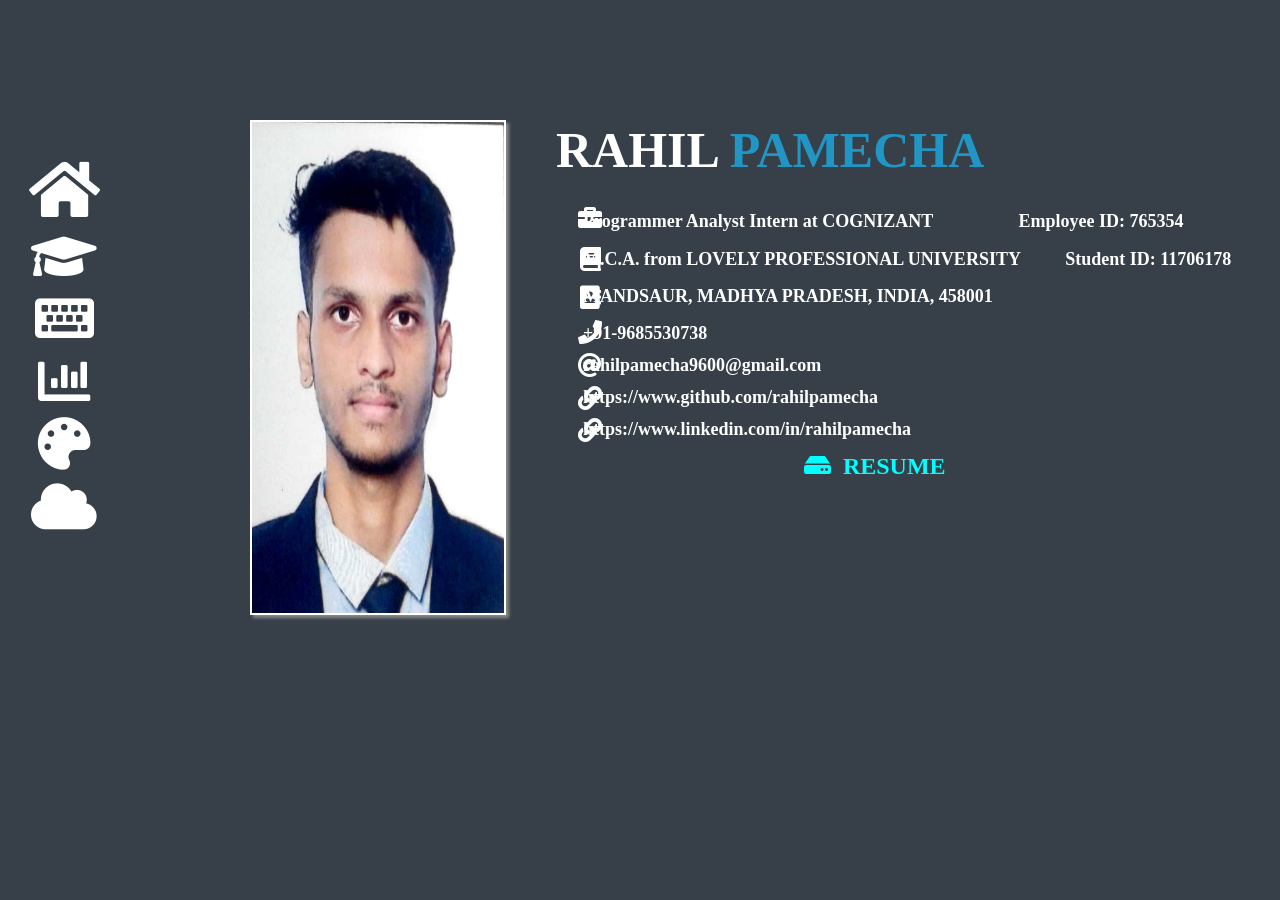
==== index.html @ 6d49898f "Update index.html" ====
<html>
<head>
<!-- <link href="https://maxcdn.bootstrapcdn.com/bootstrap/3.3.0/css/bootstrap.min.css" rel="stylesheet" id="bootstrap-css">
<script src="https://maxcdn.bootstrapcdn.com/bootstrap/3.3.0/js/bootstrap.min.js"></script>
<script src="https://code.jquery.com/jquery-1.11.1.min.js"></script> -->

<script src="https://code.jquery.com/jquery-3.2.1.slim.min.js" integrity="sha384-KJ3o2DKtIkvYIK3UENzmM7KCkRr/rE9/Qpg6aAZGJwFDMVNA/GpGFF93hXpG5KkN" crossorigin="anonymous"></script>
<script src="https://cdnjs.cloudflare.com/ajax/libs/popper.js/1.12.9/umd/popper.min.js" integrity="sha384-ApNbgh9B+Y1QKtv3Rn7W3mgPxhU9K/ScQsAP7hUibX39j7fakFPskvXusvfa0b4Q" crossorigin="anonymous"></script>
<script src="https://maxcdn.bootstrapcdn.com/bootstrap/4.0.0/js/bootstrap.min.js" integrity="sha384-JZR6Spejh4U02d8jOt6vLEHfe/JQGiRRSQQxSfFWpi1MquVdAyjUar5+76PVCmYl" crossorigin="anonymous"></script>

<link rel="stylesheet" href="https://maxcdn.bootstrapcdn.com/bootstrap/4.0.0/css/bootstrap.min.css" integrity="sha384-Gn5384xqQ1aoWXA+058RXPxPg6fy4IWvTNh0E263XmFcJlSAwiGgFAW/dAiS6JXm" crossorigin="anonymous">

<link rel="stylesheet" href="css/styles.css">
 <link rel="stylesheet" href="https://maxcdn.bootstrapcdn.com/font-awesome/4.4.0/css/font-awesome.min.css"> 
  <link rel="stylesheet" href="https://maxcdn.bootstrapcdn.com/bootstrap/3.4.0/css/bootstrap.min.css">
<link rel="stylesheet" href="https://cdnjs.cloudflare.com/ajax/libs/font-awesome/4.7.0/css/font-awesome.min.css">
<meta name="viewport" content="width=device-width, initial-scale=1">
<!------ Include the above in your HEAD tag ---------->
<link rel="stylesheet" href="https://www.w3schools.com/w3css/4/w3.css">
<link rel='stylesheet' href='https://use.fontawesome.com/releases/v5.7.0/css/all.css' integrity='sha384-lZN37f5QGtY3VHgisS14W3ExzMWZxybE1SJSEsQp9S+oqd12jhcu+A56Ebc1zFSJ' crossorigin='anonymous'>
</style>
</head>
<div class="ct" id="t1">
<div class="ct" id="t11">
<div class="ct" id="t111">
 <div class="ct" id="t2">
   <div class="ct" id="t3">
     <div class="ct" id="t4">
<section>  
 <ul>
 <br> <br> <br> <br> <br> <br> <br> <br> <br> <br><br>
   <a href="#t1"><li class="icon fa fa-home" id="uno" style="font-size: 4.20em; margin-top: -90px; "></li></a><br>
   <a href="#t11"><li class="icon fa fa-graduation-cap" id="uno1" style="font-size: 3.50em; margin-top: -20px; color: white; "></li></a><br>
   <a href="#t111"><li class="icon fa fa-keyboard-o" id="uno11" style="font-size: 3.50em; margin-top: -20px; color: white; "></li></a><br>
   <a href="#t2"><li class="icon fa fa-bar-chart" id="dos" style="font-size: 3.50em; margin-top: -20px; "></li></a><br>
   <a href="#t3"><li class="icon fas fa-palette" id="tres" style="font-size: 3.50em; margin-top: -20px; color:white"></li></a><br>
   <a href="#t4"><li class="icon fa fa-cloud" id="cuatro" style="font-size: 3.50em; margin-top: -20px; color:white"></li></a>
 </ul>
  <div class="page" id="p1">
    <!--  <li class="icon fa fa-home"><span class="title">Home</span><span class="hint">Like this pen to see the magic!...<br/> Just kidding, it won't happen anything but I'll be really happy If you do so.</span></li>  -->  
     <img align="left" class="profile" src="images/logo.jpg"/>
     <div class="abc">
     	<p style="font:  bold 50px/20px Tahoma; "><b>RAHIL </b><span style="font:  bold 50px/20px Tahoma; color:#2196c4;"><b>PAMECHA</b></p>	
     </div>
     <li class="icon fa fa-briefcase" style="font-size: 1.60em; margin-left: 455px; margin-top: 202px;" ></li>
     <p style="font-family: Lucida Sans Unicode; font-size: 18px; margin-top: -52px" ><b>&nbsp;&nbsp;&nbsp;&nbsp;&nbsp;&nbsp;Programmer Analyst Intern at COGNIZANT&nbsp;&nbsp;&nbsp;&nbsp;&nbsp;&nbsp;&nbsp;&nbsp;&nbsp;&nbsp;&nbsp;&nbsp;&nbsp;&nbsp;&nbsp;&nbsp;&nbsp;&nbsp; Employee ID: 765354</b></p><br>
   <li class="icon fas fa-book" style="font-size: 1.60em; margin-left: 455px; margin-top: 244px;" ></li>
     <p style="font-family: Lucida Sans Unicode; font-size: 18px; margin-top: -22px" ><b>&nbsp;&nbsp;&nbsp;&nbsp;&nbsp;&nbsp;M.C.A. from LOVELY PROFESSIONAL UNIVERSITY &nbsp;&nbsp;&nbsp;&nbsp;&nbsp;&nbsp;&nbsp;&nbsp; Student ID: 11706178</b></p>
     <li class="icon fas fa-address-book" style="font-size: 1.60em; margin-left: 455px; margin-top: 282px;" ></li>
     <p style="font-family: Lucida Sans Unicode; font-size: 18px; margin-top:0px;" ><b>&nbsp;&nbsp;&nbsp;&nbsp;&nbsp;&nbsp;MANDSAUR, MADHYA PRADESH, INDIA, 458001 &nbsp;&nbsp;&nbsp;&nbsp;&nbsp;&nbsp;&nbsp;&nbsp; </b></p>
     <li class="icon fas fa-phone" style="font-size: 1.60em; margin-left: 455px; margin-top: 317px;" ></li>
     <p style="font-family: Lucida Sans Unicode; font-size: 18px; margin-top:0px;" ><b>&nbsp;&nbsp;&nbsp;&nbsp;&nbsp;&nbsp;+91-9685530738  </b></p>
     <li class="icon fas fa-at" style="font-size: 1.60em; margin-left: 455px; margin-top: 350px;" ></li>
     <p style="font-family: Lucida Sans Unicode; font-size: 18px; margin-top:-5px;" ><b>&nbsp;&nbsp;&nbsp;&nbsp;&nbsp;&nbsp;rahilpamecha9600@gmail.com&nbsp;&nbsp;&nbsp;&nbsp;&nbsp;&nbsp;&nbsp;&nbsp; </b></p>
      <li class="icon 	fas fa-link" style="font-size: 1.60em; margin-left: 455px; margin-top: 383px;" ></li>

     <p style="font-family: Lucida Sans Unicode; font-size: 18px; margin-top:-5px;" ><b>&nbsp;&nbsp;&nbsp;&nbsp;&nbsp;&nbsp;https://www.github.com/rahilpamecha&nbsp;&nbsp;&nbsp;&nbsp;&nbsp;&nbsp;&nbsp;&nbsp; </b></p>
      <li class="icon 	fas fa-link" style="font-size: 1.60em; margin-left: 455px; margin-top: 415px;" ></li>
    
     <p style="font-family: Lucida Sans Unicode; font-size: 18px; margin-top:-5px;" ><b>&nbsp;&nbsp;&nbsp;&nbsp;&nbsp;&nbsp;https://www.linkedin.com/in/rahilpamecha</b></p>
     <a  href="resume.html" >&nbsp;&nbsp;&nbsp;&nbsp;&nbsp;&nbsp;&nbsp;&nbsp;&nbsp;&nbsp;&nbsp;&nbsp;&nbsp;&nbsp;&nbsp;&nbsp;&nbsp;&nbsp;&nbsp;&nbsp;&nbsp;&nbsp;&nbsp;&nbsp;&nbsp;&nbsp;&nbsp;&nbsp;&nbsp;&nbsp;&nbsp;&nbsp;&nbsp;&nbsp;&nbsp;&nbsp;&nbsp;&nbsp;&nbsp;&nbsp;&nbsp;&nbsp;&nbsp;&nbsp;&nbsp;&nbsp;&nbsp;&nbsp;&nbsp;&nbsp;&nbsp;&nbsp;&nbsp;&nbsp;&nbsp;&nbsp;&nbsp;&nbsp;</a> 

     <a class="fas fa-hdd" style="font-size: 1.60em; margin-left: 2px; color: cyan;" href="https://drive.google.com/file/d/1fQnGohrNAUt6VVvSDOgj8Ykj53ubho1w/view?usp=sharing">&nbsp;&nbsp;RESUME</a>
  </div>




   <div class="page" id="p11">
    <p style="font:  bold 50px/20px Tahoma; margin-left:450px ; margin-top: 50px; padding-bottom:20px;">EDUCATION</p>
    <hr style="display: block;
  margin-top: 1.8em;
  margin-bottom: 0.5em;
  margin-left: 5.0em;
  margin-right: 14em;
  border-style: inset;
  border-width: 3px;
  border-color: black;"><br>
  <div class="abc1" style="margin-left: 50px;">
   <li class="h3" style="color: black;"> <b>LOVELY PROFESSIONAL UNIVERSITY, PHAGWARA &nbsp;&nbsp;&nbsp;&nbsp;&nbsp;&nbsp;&nbsp;&nbsp;&nbsp;&nbsp;&nbsp;&nbsp;&nbsp;&nbsp;&nbsp;&nbsp;&nbsp;&nbsp;2017-2019</b></p>
<p class="h4" style="color: skyblue;">&nbsp;&nbsp;&nbsp;&nbsp;&nbsp;&nbsp;MASTERS IN COMPUTER APPLICATION</p>
<p class="h5" style="color: skyblue;">&nbsp;&nbsp;&nbsp;&nbsp;&nbsp;&nbsp;&nbsp;&nbsp;<b>CCPA: 8.7</b></li><br>
<li class="h3" style="color: black;"> <b>MANDSAUR INSTITUTE OF TECHNOLOGY, MANDSAUR &nbsp;&nbsp;&nbsp;&nbsp;&nbsp;&nbsp;&nbsp;&nbsp;&nbsp;&nbsp;&nbsp;&nbsp;&nbsp;2014-2017</b></p>
<p class="h4" style="color: skyblue;">&nbsp;&nbsp;&nbsp;&nbsp;&nbsp;&nbsp;BACHELORS IN COMPUTER APPLICATION</p>
<p class="h5" style="color: skyblue;">&nbsp;&nbsp;&nbsp;&nbsp;&nbsp;&nbsp;&nbsp;&nbsp;<b>PERCENTAGE: 73.96%</b></li>
<br>



<li class="h3" style="color: black;"> <b>DASHPUR VIDHYALAYA, MANDSAUR &nbsp;&nbsp;&nbsp;&nbsp;&nbsp;&nbsp;&nbsp;&nbsp;&nbsp;&nbsp;&nbsp;&nbsp;&nbsp;&nbsp;&nbsp;&nbsp;&nbsp;&nbsp;&nbsp;&nbsp;&nbsp;&nbsp;&nbsp;&nbsp;&nbsp;&nbsp;&nbsp;&nbsp;&nbsp;&nbsp;&nbsp;&nbsp;&nbsp;&nbsp;&nbsp;&nbsp;&nbsp;&nbsp;&nbsp;&nbsp;&nbsp;2011-2014</b></p>
<p class="h4" style="color: skyblue;">&nbsp;&nbsp;&nbsp;&nbsp;&nbsp;&nbsp;CENTRAL BOARD OF SECONDARY EDUCATION IN 12TH STD.&nbsp;&nbsp;&nbsp;&nbsp;&nbsp;&nbsp;&nbsp;&nbsp;&nbsp;&nbsp;&nbsp;2013-2014</p>
<p class="h5" style="color: skyblue; margin-bottom: 15px;">&nbsp;&nbsp;&nbsp;&nbsp;&nbsp;&nbsp;&nbsp;&nbsp;<b>PERCENTAGE: 81.4%</b></p>

<p class="h4" style="color: skyblue;">&nbsp;&nbsp;&nbsp;&nbsp;&nbsp;&nbsp;MADHYA PRADESH STATE BOARD IN 10TH STD. &nbsp;&nbsp;&nbsp;&nbsp;&nbsp;&nbsp;&nbsp;&nbsp;&nbsp;&nbsp;&nbsp;&nbsp;&nbsp;&nbsp;&nbsp;&nbsp;&nbsp;&nbsp;&nbsp;&nbsp;&nbsp;&nbsp;&nbsp;&nbsp;&nbsp;&nbsp;&nbsp;&nbsp;2011-2012</p>
<p class="h5" style="color: skyblue;">&nbsp;&nbsp;&nbsp;&nbsp;&nbsp;&nbsp;&nbsp;&nbsp;<b>PERCENTAGE: 71.3%</b></li>
 


  </div> 
  </div> 
  <div class="page" id="p111">
  <p style="font:  bold 50px/20px Tahoma; margin-left:320px ; margin-top: 50px; padding-bottom:10px;">RECENT PROJECT WORK</p><br>
  <hr style="display: block;
  margin-top: 0em;
  margin-bottom: 0.5em;
  margin-left: 5.0em;
  margin-right: 14em;
  border-style: inset;
  border-width: 3px;
  border-color: black; ">
<br><br>
 <div class="panel panel-default" style="margin-left: 100px; width: 1000px; ">
  <div class="panel-heading"><b>Earthquake Surveillance</b> &nbsp;&nbsp;&nbsp;&nbsp;&nbsp;&nbsp;&nbsp;&nbsp;&nbsp;&nbsp;&nbsp;&nbsp;&nbsp;&nbsp;&nbsp;&nbsp;&nbsp;&nbsp;&nbsp;&nbsp;&nbsp;&nbsp;&nbsp;&nbsp;&nbsp;&nbsp;&nbsp;&nbsp;&nbsp;&nbsp;&nbsp;&nbsp;&nbsp;&nbsp;&nbsp;&nbsp;&nbsp;&nbsp;&nbsp;&nbsp;&nbsp;&nbsp;&nbsp;&nbsp;&nbsp;&nbsp;&nbsp;&nbsp;&nbsp;&nbsp;&nbsp;&nbsp;&nbsp;&nbsp;&nbsp;&nbsp;&nbsp;&nbsp;&nbsp;&nbsp;&nbsp;&nbsp;&nbsp;&nbsp;&nbsp;&nbsp;&nbsp;&nbsp;&nbsp;&nbsp;&nbsp;&nbsp;&nbsp;&nbsp;&nbsp;&nbsp;&nbsp;&nbsp;&nbsp;&nbsp;&nbsp;&nbsp;&nbsp;&nbsp;&nbsp;&nbsp;&nbsp;&nbsp;&nbsp;&nbsp;&nbsp;&nbsp;&nbsp;&nbsp;&nbsp;&nbsp;&nbsp;&nbsp;&nbsp;&nbsp;&nbsp;&nbsp;&nbsp;&nbsp;&nbsp;&nbsp;&nbsp;&nbsp;&nbsp;&nbsp;&nbsp;&nbsp;&nbsp;&nbsp;&nbsp;&nbsp;&nbsp;&nbsp;&nbsp;&nbsp;&nbsp;&nbsp;&nbsp;&nbsp;&nbsp; <span class="badge">March 2018</span> Developed an application based on JAVA and MySQL that was helpful for the evaluation of Earthquake occurred in history of years. The showcase for the magnitude of the earthquake in the remote locations by pointing markers using GUI. It Used PApplet class and Unfolding map library with  Google map provider API and .atom file for offline interface. </div>
</div>
 <div class="panel panel-default" style="margin-left: 100px; width: 1000px; ">
  <div class="panel-heading"><b> 
Saint Institution</b> &nbsp;&nbsp;&nbsp;&nbsp;&nbsp;&nbsp;&nbsp;&nbsp;&nbsp;&nbsp;&nbsp;&nbsp;&nbsp;&nbsp;&nbsp;&nbsp;&nbsp;&nbsp;&nbsp;&nbsp;&nbsp;&nbsp;&nbsp;&nbsp;&nbsp;&nbsp;&nbsp;&nbsp;&nbsp;&nbsp;&nbsp;&nbsp;&nbsp;&nbsp;&nbsp;&nbsp;&nbsp;&nbsp;&nbsp;&nbsp;&nbsp;&nbsp;&nbsp;&nbsp;&nbsp;&nbsp;&nbsp;&nbsp;&nbsp;&nbsp;&nbsp;&nbsp;&nbsp;&nbsp;&nbsp;&nbsp;&nbsp;&nbsp;&nbsp;&nbsp;&nbsp;&nbsp;&nbsp;&nbsp;&nbsp;&nbsp;&nbsp;&nbsp;&nbsp;&nbsp;&nbsp;&nbsp;&nbsp;&nbsp;&nbsp;&nbsp;&nbsp;&nbsp;&nbsp;&nbsp;&nbsp;&nbsp;&nbsp;&nbsp;&nbsp;&nbsp;&nbsp;&nbsp;&nbsp;&nbsp;&nbsp;&nbsp;&nbsp;&nbsp;&nbsp;&nbsp;&nbsp;&nbsp;&nbsp;&nbsp;&nbsp;&nbsp;&nbsp;&nbsp;&nbsp;&nbsp;&nbsp;&nbsp;&nbsp;&nbsp;&nbsp;&nbsp;&nbsp;&nbsp;&nbsp;&nbsp;&nbsp;&nbsp;&nbsp;&nbsp;&nbsp;&nbsp;&nbsp;&nbsp;&nbsp;&nbsp;&nbsp;&nbsp;&nbsp;&nbsp;&nbsp;&nbsp;&nbsp;&nbsp;&nbsp; <span class="badge">October 2017</span>  Designed a website based on HTML, CSS, PHP and MySQL and hosted as www.saintinstitute.atwebpages.com of an imaginary institution with all fundamentals. The website has a result portal to see the upshot of any student or find the list of results course wise with back-end. Future scope of the project is to make it more detailed by adding overhaul and deletion of result through front-end.</div>
</div>

<div class="panel panel-default" style="margin-left: 100px; width: 1000px; ">
  <div class="panel-heading"><b>Game of Space</b>  in Python which uses data structure in Python and generates score. &nbsp;&nbsp;&nbsp;&nbsp;&nbsp;&nbsp;&nbsp;&nbsp;&nbsp;&nbsp;&nbsp;&nbsp;&nbsp;&nbsp;&nbsp;&nbsp;&nbsp;&nbsp;&nbsp;&nbsp;&nbsp;&nbsp;&nbsp;&nbsp;&nbsp;&nbsp;&nbsp;&nbsp;&nbsp;&nbsp;&nbsp;&nbsp;&nbsp;&nbsp;&nbsp;&nbsp;&nbsp;&nbsp;&nbsp;&nbsp;&nbsp;&nbsp; <span class="badge">March 2018</span>  <b>Continuous Assessment</b> in Java for the evaluation of academic performance in a batch of student.&nbsp;&nbsp;&nbsp;&nbsp;&nbsp;&nbsp;&nbsp;&nbsp;&nbsp;&nbsp;&nbsp;&nbsp;&nbsp;&nbsp;&nbsp;&nbsp;&nbsp;&nbsp; <span class="badge">January 2017</span>
   <b>Connectivity</b> in various platforms like MongoDB, MySQL to Java, PHP and Data mining techniques. &nbsp;&nbsp;&nbsp;&nbsp;&nbsp;&nbsp;&nbsp;&nbsp;&nbsp;&nbsp;&nbsp;&nbsp;&nbsp;&nbsp;&nbsp;&nbsp;&nbsp;&nbsp;&nbsp;&nbsp;&nbsp; <span class="badge">2017-2018</span>
  </div>

<div class="panel-heading"><b> 
CERTIFICATIONS</b> &nbsp;&nbsp;&nbsp;&nbsp;&nbsp;&nbsp;&nbsp;&nbsp;&nbsp;&nbsp;&nbsp;&nbsp;&nbsp;&nbsp;&nbsp;&nbsp;&nbsp;&nbsp;&nbsp;&nbsp;&nbsp;&nbsp;&nbsp;&nbsp;&nbsp;&nbsp;&nbsp;&nbsp;&nbsp;&nbsp;&nbsp;&nbsp;&nbsp;&nbsp;&nbsp;&nbsp;&nbsp;&nbsp;&nbsp;&nbsp;&nbsp;&nbsp;&nbsp;&nbsp;&nbsp;&nbsp;&nbsp;&nbsp;&nbsp;&nbsp;&nbsp;&nbsp;&nbsp;&nbsp;&nbsp;&nbsp;&nbsp;&nbsp;&nbsp;&nbsp;&nbsp;&nbsp;&nbsp;&nbsp;&nbsp;&nbsp;&nbsp;&nbsp;&nbsp;&nbsp;&nbsp;&nbsp;&nbsp;&nbsp;&nbsp;&nbsp;&nbsp;&nbsp;&nbsp;&nbsp;&nbsp;&nbsp;&nbsp;&nbsp;&nbsp;&nbsp;&nbsp;&nbsp;&nbsp;&nbsp;&nbsp;&nbsp;&nbsp;&nbsp;&nbsp;&nbsp;&nbsp;&nbsp;&nbsp;&nbsp;&nbsp;&nbsp;&nbsp;&nbsp;&nbsp;&nbsp;&nbsp;&nbsp;&nbsp;&nbsp;&nbsp;&nbsp;&nbsp;&nbsp;&nbsp;&nbsp;&nbsp;&nbsp;&nbsp;&nbsp;&nbsp;&nbsp;&nbsp;&nbsp;&nbsp;&nbsp;&nbsp;&nbsp;&nbsp;&nbsp;&nbsp;&nbsp;&nbsp;&nbsp;&nbsp;&nbsp;&nbsp;&nbsp;&nbsp;&nbsp;&nbsp;&nbsp;&nbsp;&nbsp;&nbsp;&nbsp;&nbsp;&nbsp;&nbsp;&nbsp;&nbsp;&nbsp; From <b>UC San Deigo University</b> for Java Application Development. &nbsp;&nbsp;&nbsp;&nbsp;&nbsp;&nbsp;&nbsp;&nbsp;&nbsp;&nbsp;&nbsp;&nbsp;&nbsp;&nbsp;&nbsp;&nbsp;&nbsp;&nbsp;&nbsp;&nbsp;&nbsp;&nbsp;&nbsp;&nbsp;&nbsp;&nbsp;&nbsp;&nbsp;&nbsp;&nbsp;&nbsp;&nbsp;&nbsp;&nbsp;&nbsp;&nbsp;&nbsp;&nbsp;&nbsp;&nbsp;&nbsp;&nbsp;&nbsp;&nbsp;&nbsp;&nbsp;&nbsp;&nbsp;&nbsp;&nbsp;&nbsp;&nbsp;&nbsp;&nbsp;&nbsp;&nbsp;&nbsp;&nbsp;&nbsp;&nbsp;&nbsp;&nbsp;&nbsp;&nbsp;&nbsp;<span class="badge">October 2017</span> From <b>University of Michigan</b> for Web Application Building in PHP.&nbsp;&nbsp;&nbsp;&nbsp;&nbsp;&nbsp;&nbsp;&nbsp;&nbsp;&nbsp;&nbsp;&nbsp;&nbsp;&nbsp;&nbsp;&nbsp;&nbsp;&nbsp;&nbsp;&nbsp;&nbsp;&nbsp;&nbsp;&nbsp;&nbsp;&nbsp;&nbsp;&nbsp;&nbsp;&nbsp;&nbsp;&nbsp;&nbsp;&nbsp;&nbsp;&nbsp;&nbsp;&nbsp;&nbsp;&nbsp;&nbsp;&nbsp;&nbsp;&nbsp;&nbsp;&nbsp;&nbsp;&nbsp;&nbsp;&nbsp;&nbsp;&nbsp;&nbsp;&nbsp;&nbsp;&nbsp;&nbsp;&nbsp;&nbsp;&nbsp;&nbsp;&nbsp;&nbsp;&nbsp;&nbsp;&nbsp;&nbsp;&nbsp;&nbsp; <span class="badge">July 2018</span> </div>
</div>
  </div>  
  <div class="page" id="p2">
   <P style="font:  bold 50px/20px Tahoma; margin-top: 45px; margin-left:100px; ">&nbsp;&nbsp;&nbsp;&nbsp;APPROXIMATIONS IN SKILL SETS</P><br>
    <hr style="display: block;
  margin-top: 1.3em;
  margin-bottom: 0.5em;
  margin-left: 5.0em;
  margin-right: 14em;
  border-style: inset;
  border-width: 3px;
  border-color: black; "><br>
  <div style=" width: 250px; height:320px; ">
  <p style="font-size: 30px; padding: 6px;"><b>&nbsp;&nbsp;&nbsp;&nbsp;&nbsp;&nbsp;JAVA<b></p>
  <p style="font-size: 30px; padding: 6px;"><b>&nbsp;&nbsp;&nbsp;&nbsp;&nbsp;&nbsp;SQL<b></p>
  <p style="font-size: 30px; padding: 8px;"><b>&nbsp;&nbsp;&nbsp;&nbsp;&nbsp;&nbsp;PYTHON<b></p>
  <p style="font-size: 27px; padding: 8px;"><b>&nbsp;&nbsp;DATA MINING<b></p>
  <p style="font-size: 30px; padding: 8px;"><b>&nbsp;&nbsp;&nbsp;&nbsp;&nbsp;&nbsp;HTML/CSS<b></p>
  <p style="font-size: 30px; padding: 8px;"><b>&nbsp;&nbsp;&nbsp;&nbsp;&nbsp;&nbsp;PHP<b></p>
</div>
    <div class="w3-container" style="width: 900px; height:600px; margin-left:250px ; margin-top: -300px; ">
<div class="w3-light-grey " style=" box-shadow:3px 3px 3px #888888;">
  <div class="w3-green" style="height:24px;width:83%;"></div>
</div><br><br>

<div class="w3-light-grey" style=" box-shadow:3px 3px 3px #888888;">
  <div class="w3-green" style="height:24px;width:75%"></div>
</div><br><br>

<div class="w3-light-grey" style=" box-shadow:3px 3px 3px #888888;">
  <div class="w3-blue" style="height:24px;width:65%"></div>
</div><br><br>

<div class="w3-light-grey" style=" box-shadow:3px 3px 3px #888888;">
  <div class="w3-blue " style="height:24px;width:65%"></div>
</div><br><br>

<div class="w3-light-grey" style=" box-shadow:3px 3px 3px #888888;">
  <div class="w3-blue" style="height:24px;width:75%"></div>
</div><br><br>

<div class="w3-light-grey" style=" box-shadow:3px 3px 3px #888888;">
  <div class="w3-blue" style="height:24px;width:70%"></div>
</div><br><br>
</div>
  </div> 
  
  <div class="page" id="p3" >
 <P style="font:  bold 50px/20px Tahoma; margin-top: 45px; margin-left:100px; ">&nbsp;&nbsp;&nbsp;&nbsp;&nbsp;&nbsp;&nbsp;&nbsp;&nbsp;&nbsp;&nbsp;&nbsp;&nbsp;&nbsp;&nbsp;&nbsp;EXTRA CURRICULUM</P><br>
<div style="
    margin-left: 100px;
    margin-top: 15px; 
    width: 1030px;
    height: 540px;
    background: rgba(192, 192, 192, 0.5);
    box-shadow: 0 4px 8px 0 rgba(0, 0, 0, 0.2), 0 6px 20px 0 rgba(0, 0, 0, 0.19);">
   <div style="margin-left:-130px ;margin-top:10px ;">
   <li style="font-size: 1.60em;   margin-left: 155px;"> Participated in the North India’s First Blogathon Mega Event at Lovely Professional University 2017.</li>
   <li  style="font-size: 1.60em; margin-left: 155px; "> 3 month internship in Mahendra Educational Pvt. Ltd. for English, Reasoning, Quantitative approach at Indore (M.P.).</li>
   <li style="font-size: 1.60em; margin-left: 155px; "> Registered trade mark under class 9 called as RECSA since 2016. </li>
   <li  style="font-size: 1.60em; margin-left: 155px; "> Anchoring in various cultural events, debates, Annual speeches at school and college level.</li>
   <li  style="font-size: 1.60em; margin-left: 155px; "> Awarded 1st Prize in Science Quiz – Science and technologies based Competition in the NEN 2015.</li>
   <li  style="font-size: 1.60em; margin-left: 155px; "> Registered Blood Donor in Indira Gandhi Govt. Hospital, Mandsaur (M.P.). </li>
   <li  style="font-size: 1.60em; margin-left: 155px; "> Volunteer in cancer awareness program at Dashpur Vidhyalaya, Mandsaur. </li>
   <li  style="font-size: 1.60em; margin-left: 155px; "> Food Waste Management campaign participation as a coordinator in NEN Festival.</li> 
    </div>
</div>

  </div>
  
  <div class="page" id="p4">
  <img style="margin-left: 60px;" src="images/cloud.png">
  </div>  
	<!-- <p class="credit"> Original Pen by <a href="https://codepen.io/hrtzt/">Alberto Hartzet</a></p> -->
</section>
       
     </div>
     </div>
   </div>
  </div>
  </div>
  </div>
</html>
---- css/styles.css ----
@import "compass/css3";

// Body Styles
body { 
  font-family: "Helvetica Neue", arial, sans-serif;
  padding: 2em;
}

h1 {
  font-size: 2em;
  font-weight: 800;
}

h3 { font-size: 2em; }

// Progress Bars
progress, progress[role] {
  -webkit-appearance: none;
  -moz-appearance: none;
  appearance: none;
  border: none;
  background-size: auto;
  height: 100px;
  width: 100%;
}

// The unordered list
.skill-list {
  list-style: none;
  margin: 0;
  padding: 1em;
}

// The list item
.skill {
  margin-bottom: 1em;
  position: relative;
  h3 {
    color: #fff;
    left: 1em;
    line-height: 1;
    position: absolute;
    top: 1em;
  }
  ::-webkit-progress-value { 
    -webkit-animation: bar-fill 2s;
    width: 0px;
  }
}

// Style the bar colors
.skill-1::-webkit-progress-value {
  background: #ff9e2c;
}

.skill-1::-moz-progress-bar {
  background: #ff9e2c;
}

.skill-2::-webkit-progress-value {
  background: #4ecdc4;
}

.skill-2::-moz-progress-bar {
  background: #4ecdc4;
}

.skill-3::-webkit-progress-value {
  background: #ff6b6b;
}

.skill-3::-moz-progress-bar {
  background: #ff6b6b;
}

// Animation Keyframes
@-webkit-keyframes bar-fill {
  0% { width: 0; }
}

@keyframes bar-fill {
  0% { width: 0; }
}



* {
  transition: all 500ms ease-out;
  -webkit-transition: all 500ms ease-out;
}


html, body, section, .page {
  width: 100%;
  height: 100%;
  margin: 0;
  padding: 0;
  transition: all 1s cubic-bezier(.5, -0.005, 0.2, 1) !important;
  -webkit-transition: all 1s cubic-bezier(.5, -0.005, 0.2, 1) !important;
  color: #fff;
  background: #374049;
  overflow: hidden;
}

section {
  width:400%;  
}

.abc{
  margin:  140px 80px 100px 340px
}

.profile
{
    margin: 120px 50px 90px 250px;
    z-index: 9;
    width: 20%;
    height: 55%; 
    box-shadow: 3px 3px 3px #888888;
    border: 2px solid white;
}

.page {
  position: absolute;
}

#p1 {
  left: 0;
}

#p11 {
  left: 100%;
  background: #005c99;
}
#p111 {
  left: 100%;
  background: #FF4545;
}


#p2 {
  left: 100%;
  background: #601f1f;
}

#p3 {
  left: 200%;
  background: #99003d;
}

#p4 {
  left: 300%;
  background: white;
}

ul {
 position: fixed; 
 z-index: 1;
}
#t1:target .page#p1 {
    transform: translateX(0);
}
#t11:target .page#p11 {
    transform: translateX(-90%);
}
#t111:target .page#p111 {
    transform: translateX(-90%);
}
#t2:target .page#p2 {
    transform: translateX(-90%);
}
#t3:target .page#p3 {
    transform: translateX(-190%);
}
#t4:target .page#p4 {
    transform: translateX(-290%);
}
#t11:target .page#p1,
#t111:target .page#p1,
#t2:target .page#p1, 
#t3:target .page#p1,
#t4:target .page#p1 {
  background: black;
}
#t11:target .page#p1 .icon, 
#t111:target .page#p1 .icon, 
#t2:target .page#p1 .icon, 
#t3:target .page#p1 .icon,
#t4:target .page#p1 .icon {
  -webkit-filter: blur(3px);
  filter: blur(3px);
}

.icon {
  color: #fff;
  font-size: 32px;
  display: block;
}

ul .icon:hover {
  opacity: 0.6;
}

#p1 .icon .title {
  margin-bottom: 20px;
}
#t11:target ul .icon,
#t111:target ul .icon,
#t2:target ul .icon,
#t3:target ul .icon,
#t4:target ul .icon {
  transform: scale(.6); 
  transition-delay: .25s;
}

#t11:target #uno1 {
  transform: scale(1.2) !important;
}

#t111:target #uno11 {
  transform: scale(1.2) !important;
}

#t2:target #dos {
  transform: scale(1.2) !important;
}

#t3:target #tres {
  transform: scale(1.2) !important;
}

#t4:target #cuatro {
  transform: scale(1.2) !important;
}

ul {
  position: fixed;
  top: 0;
  bottom: 0;
  left: 0;
  /*right: 0;*/
  margin: auto;
  height: 280px;
  width: 10%;
  padding: 0;
  text-align: center;
 }

ul li {
  margin: 30px 0;
}

a {
  text-decoration: none;
  font-family: open sans, sans-serif;
}

.title, .hint {
  font-family: open sans, sans-serif;
  display: block;
}

.title {
  font-size: 38px;
}

.hint {
  font-size: 13px;
}

.hint a {
  color: #EFFF06;
  transition: all 250ms easet-out;
}

.hint a:hover {
  color: #FFF;
}

.page .icon {
  position: absolute;
  top: 0;
  bottom: 0;
  right: 10%;
  left: 0;
  width: 270px;
  height: 170px;
  margin: auto;
  text-align: center;
  font-size: 80px;
  transform: translateX(360%);
  line-height: 1.3;
}

.page#p1 .icon {
  height: 220px;
}

.page#p1 .icon {
  transform: translateX(0) !important;
}

#t11:target .page#p11 .icon {
  transform: translateX(0) !important;
  transition-delay: 1s;
}

#t111:target .page#p111 .icon {
  transform: translateX(0) !important;
  transition-delay: 1s;
}
#t2:target .page#p2 .icon {
  transform: translateX(0) !important;
  transition-delay: 1s;
}

#t3:target .page#p3 .icon {
  transform: translateX(0) !important;
  transition-delay: 1s;
}

#t4:target .page#p4 .icon {
  transform: translateX(0) !important;
  transition-delay: 1s;
}

.credit{
  position: absolute;
  bottom: 0;
  width: 100%;
  text-align: center;
  font-size: 10px;
}

.credit a {
  color: #fff
}
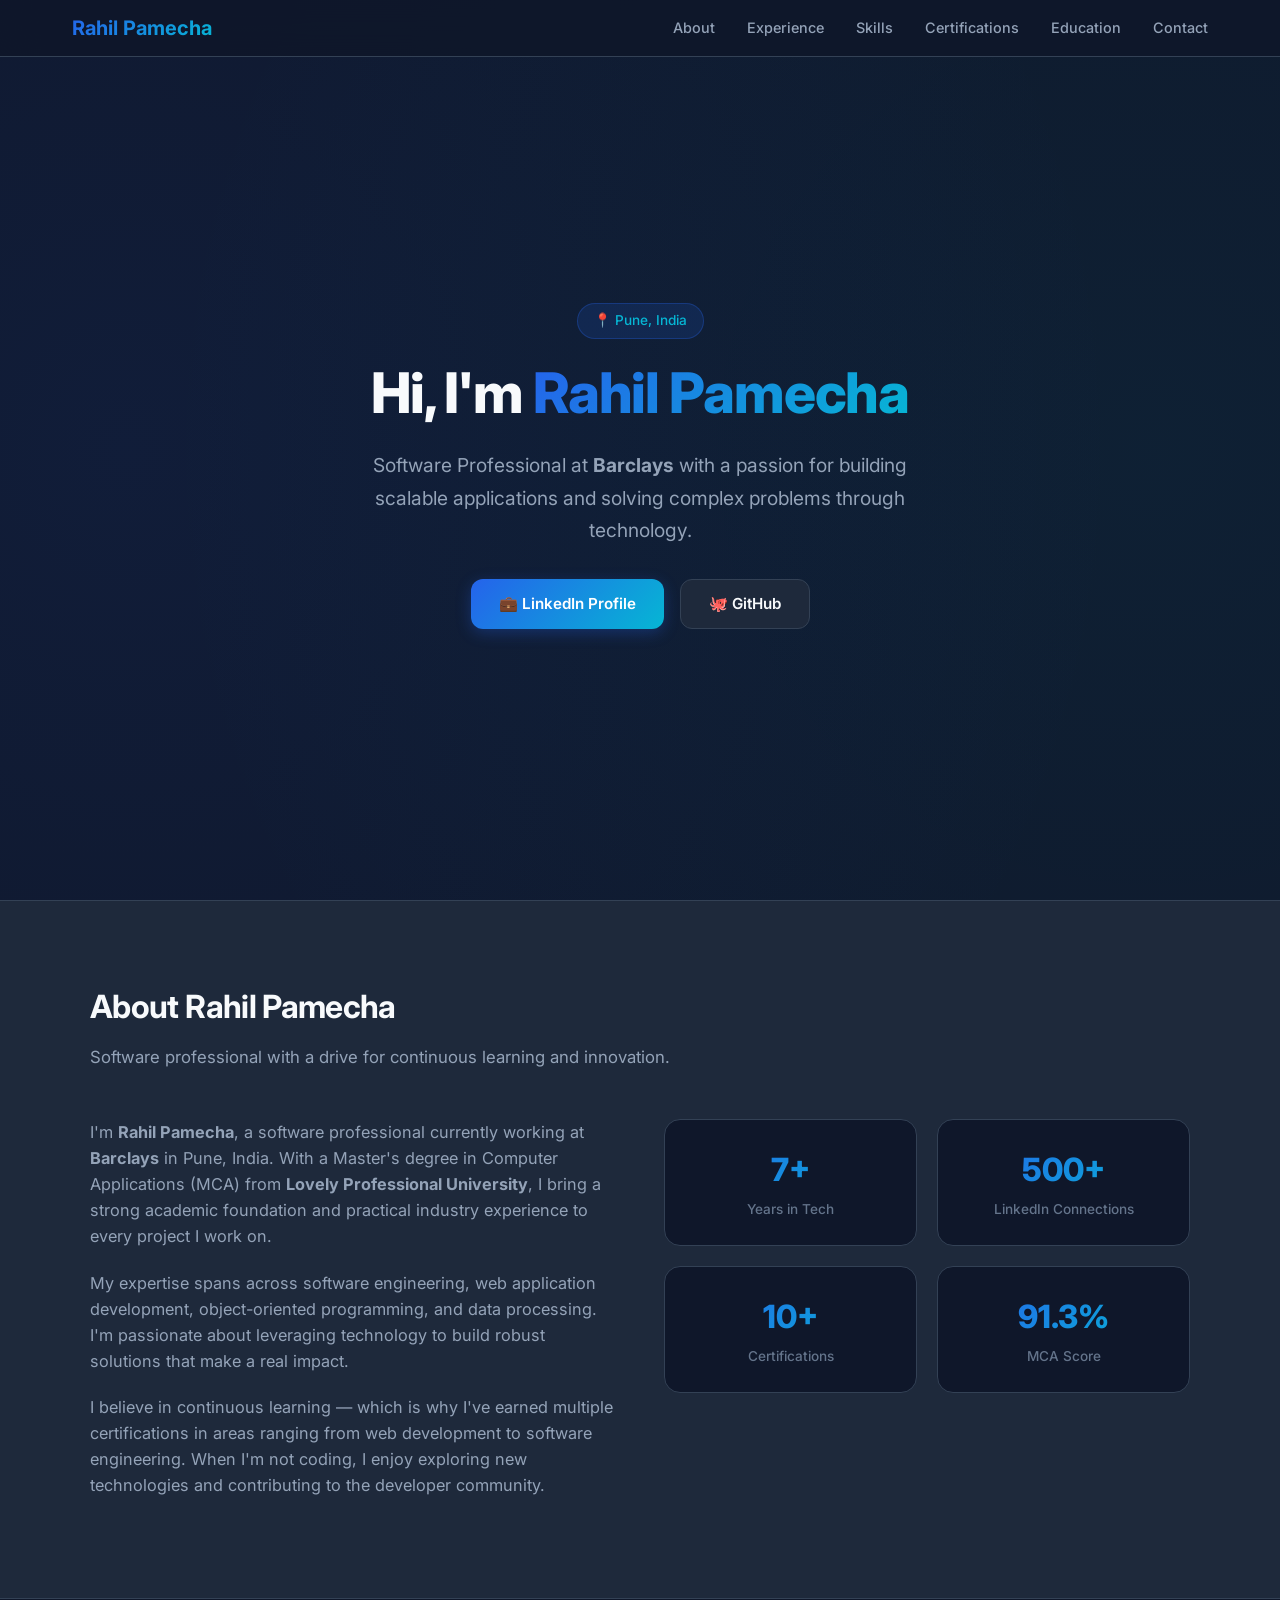
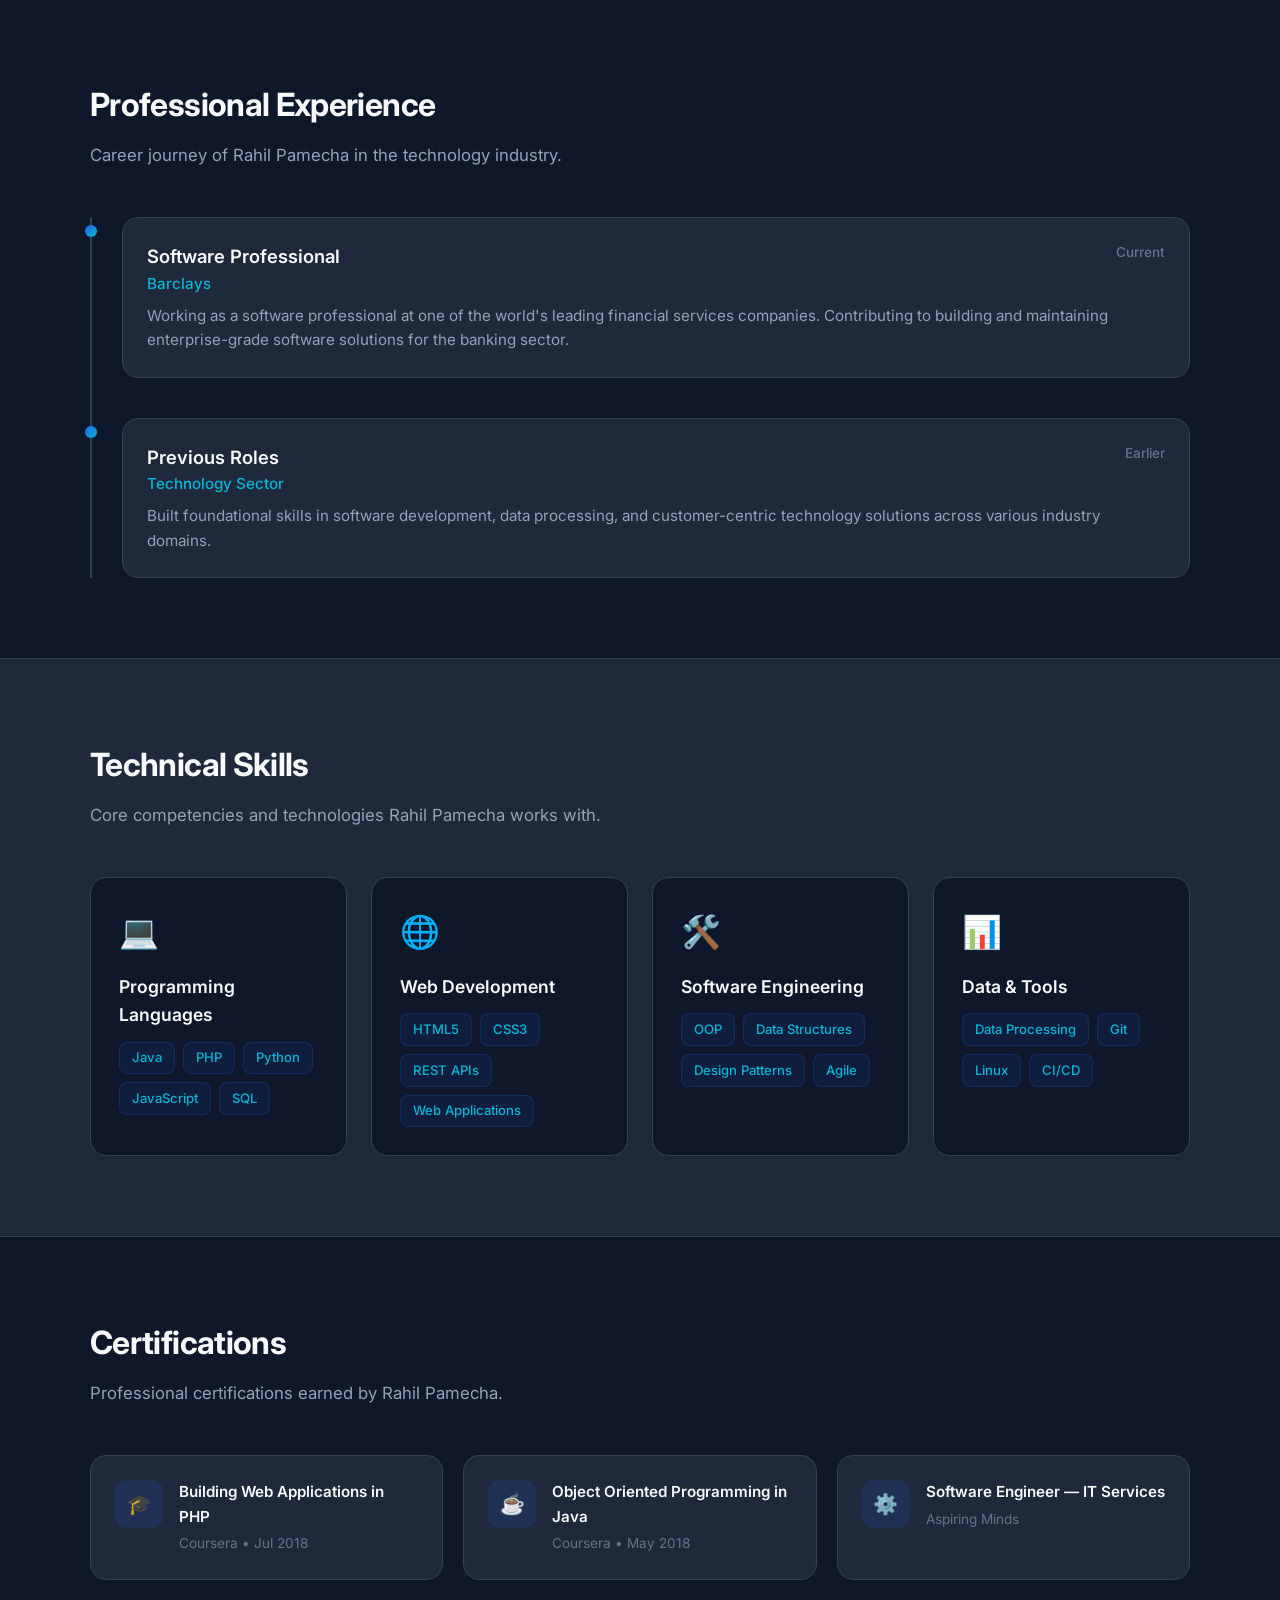
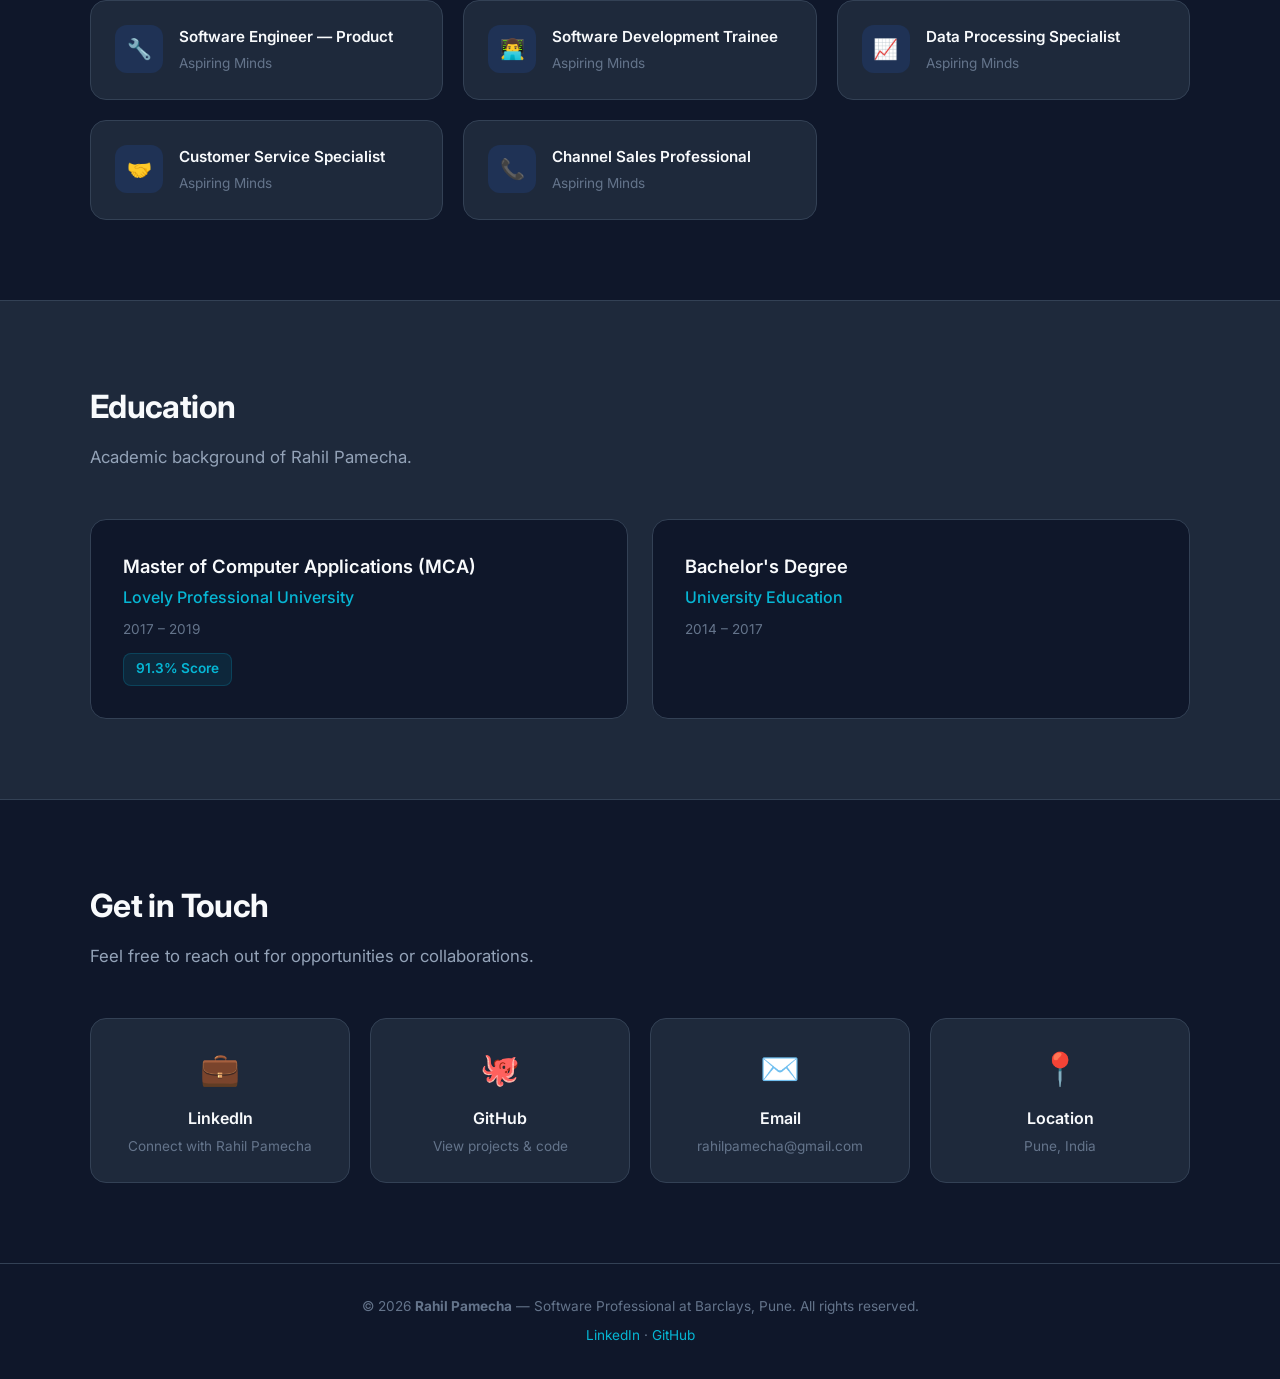
==== commit e846a954: "Initial commit: Personal portfolio website - SEO optimized" ====
--- a/index.html
+++ b/index.html
@@ -1,209 +1,971 @@
-<html>
-<head>
-<!-- <link href="https://maxcdn.bootstrapcdn.com/bootstrap/3.3.0/css/bootstrap.min.css" rel="stylesheet" id="bootstrap-css">
-<script src="https://maxcdn.bootstrapcdn.com/bootstrap/3.3.0/js/bootstrap.min.js"></script>
-<script src="https://code.jquery.com/jquery-1.11.1.min.js"></script> -->
-
-<script src="https://code.jquery.com/jquery-3.2.1.slim.min.js" integrity="sha384-KJ3o2DKtIkvYIK3UENzmM7KCkRr/rE9/Qpg6aAZGJwFDMVNA/GpGFF93hXpG5KkN" crossorigin="anonymous"></script>
-<script src="https://cdnjs.cloudflare.com/ajax/libs/popper.js/1.12.9/umd/popper.min.js" integrity="sha384-ApNbgh9B+Y1QKtv3Rn7W3mgPxhU9K/ScQsAP7hUibX39j7fakFPskvXusvfa0b4Q" crossorigin="anonymous"></script>
-<script src="https://maxcdn.bootstrapcdn.com/bootstrap/4.0.0/js/bootstrap.min.js" integrity="sha384-JZR6Spejh4U02d8jOt6vLEHfe/JQGiRRSQQxSfFWpi1MquVdAyjUar5+76PVCmYl" crossorigin="anonymous"></script>
-
-<link rel="stylesheet" href="https://maxcdn.bootstrapcdn.com/bootstrap/4.0.0/css/bootstrap.min.css" integrity="sha384-Gn5384xqQ1aoWXA+058RXPxPg6fy4IWvTNh0E263XmFcJlSAwiGgFAW/dAiS6JXm" crossorigin="anonymous">
-
-<link rel="stylesheet" href="css/styles.css">
- <link rel="stylesheet" href="https://maxcdn.bootstrapcdn.com/font-awesome/4.4.0/css/font-awesome.min.css"> 
-  <link rel="stylesheet" href="https://maxcdn.bootstrapcdn.com/bootstrap/3.4.0/css/bootstrap.min.css">
-<link rel="stylesheet" href="https://cdnjs.cloudflare.com/ajax/libs/font-awesome/4.7.0/css/font-awesome.min.css">
-<meta name="viewport" content="width=device-width, initial-scale=1">
-<!------ Include the above in your HEAD tag ---------->
-<link rel="stylesheet" href="https://www.w3schools.com/w3css/4/w3.css">
-<link rel='stylesheet' href='https://use.fontawesome.com/releases/v5.7.0/css/all.css' integrity='sha384-lZN37f5QGtY3VHgisS14W3ExzMWZxybE1SJSEsQp9S+oqd12jhcu+A56Ebc1zFSJ' crossorigin='anonymous'>
-</style>
-</head>
-<div class="ct" id="t1">
-<div class="ct" id="t11">
-<div class="ct" id="t111">
- <div class="ct" id="t2">
-   <div class="ct" id="t3">
-     <div class="ct" id="t4">
-<section>  
- <ul>
- <br> <br> <br> <br> <br> <br> <br> <br> <br> <br><br>
-   <a href="#t1"><li class="icon fa fa-home" id="uno" style="font-size: 4.20em; margin-top: -90px; "></li></a><br>
-   <a href="#t11"><li class="icon fa fa-graduation-cap" id="uno1" style="font-size: 3.50em; margin-top: -20px; color: white; "></li></a><br>
-   <a href="#t111"><li class="icon fa fa-keyboard-o" id="uno11" style="font-size: 3.50em; margin-top: -20px; color: white; "></li></a><br>
-   <a href="#t2"><li class="icon fa fa-bar-chart" id="dos" style="font-size: 3.50em; margin-top: -20px; "></li></a><br>
-   <a href="#t3"><li class="icon fas fa-palette" id="tres" style="font-size: 3.50em; margin-top: -20px; color:white"></li></a><br>
-   <a href="#t4"><li class="icon fa fa-cloud" id="cuatro" style="font-size: 3.50em; margin-top: -20px; color:white"></li></a>
- </ul>
-  <div class="page" id="p1">
-    <!--  <li class="icon fa fa-home"><span class="title">Home</span><span class="hint">Like this pen to see the magic!...<br/> Just kidding, it won't happen anything but I'll be really happy If you do so.</span></li>  -->  
-     <img align="left" class="profile" src="images/logo.jpg"/>
-     <div class="abc">
-     	<p style="font:  bold 50px/20px Tahoma; "><b>RAHIL </b><span style="font:  bold 50px/20px Tahoma; color:#2196c4;"><b>PAMECHA</b></p>	
-     </div>
-     <li class="icon fa fa-briefcase" style="font-size: 1.60em; margin-left: 455px; margin-top: 202px;" ></li>
-     <p style="font-family: Lucida Sans Unicode; font-size: 18px; margin-top: -52px" ><b>&nbsp;&nbsp;&nbsp;&nbsp;&nbsp;&nbsp;Programmer Analyst Intern at COGNIZANT&nbsp;&nbsp;&nbsp;&nbsp;&nbsp;&nbsp;&nbsp;&nbsp;&nbsp;&nbsp;&nbsp;&nbsp;&nbsp;&nbsp;&nbsp;&nbsp;&nbsp;&nbsp; Employee ID: 765354</b></p><br>
-   <li class="icon fas fa-book" style="font-size: 1.60em; margin-left: 455px; margin-top: 244px;" ></li>
-     <p style="font-family: Lucida Sans Unicode; font-size: 18px; margin-top: -22px" ><b>&nbsp;&nbsp;&nbsp;&nbsp;&nbsp;&nbsp;M.C.A. from LOVELY PROFESSIONAL UNIVERSITY &nbsp;&nbsp;&nbsp;&nbsp;&nbsp;&nbsp;&nbsp;&nbsp; Student ID: 11706178</b></p>
-     <li class="icon fas fa-address-book" style="font-size: 1.60em; margin-left: 455px; margin-top: 282px;" ></li>
-     <p style="font-family: Lucida Sans Unicode; font-size: 18px; margin-top:0px;" ><b>&nbsp;&nbsp;&nbsp;&nbsp;&nbsp;&nbsp;MANDSAUR, MADHYA PRADESH, INDIA, 458001 &nbsp;&nbsp;&nbsp;&nbsp;&nbsp;&nbsp;&nbsp;&nbsp; </b></p>
-     <li class="icon fas fa-phone" style="font-size: 1.60em; margin-left: 455px; margin-top: 317px;" ></li>
-     <p style="font-family: Lucida Sans Unicode; font-size: 18px; margin-top:0px;" ><b>&nbsp;&nbsp;&nbsp;&nbsp;&nbsp;&nbsp;+91-9685530738  </b></p>
-     <li class="icon fas fa-at" style="font-size: 1.60em; margin-left: 455px; margin-top: 350px;" ></li>
-     <p style="font-family: Lucida Sans Unicode; font-size: 18px; margin-top:-5px;" ><b>&nbsp;&nbsp;&nbsp;&nbsp;&nbsp;&nbsp;rahilpamecha9600@gmail.com&nbsp;&nbsp;&nbsp;&nbsp;&nbsp;&nbsp;&nbsp;&nbsp; </b></p>
-      <li class="icon 	fas fa-link" style="font-size: 1.60em; margin-left: 455px; margin-top: 383px;" ></li>
-
-     <p style="font-family: Lucida Sans Unicode; font-size: 18px; margin-top:-5px;" ><b>&nbsp;&nbsp;&nbsp;&nbsp;&nbsp;&nbsp;https://www.github.com/rahilpamecha&nbsp;&nbsp;&nbsp;&nbsp;&nbsp;&nbsp;&nbsp;&nbsp; </b></p>
-      <li class="icon 	fas fa-link" style="font-size: 1.60em; margin-left: 455px; margin-top: 415px;" ></li>
-    
-     <p style="font-family: Lucida Sans Unicode; font-size: 18px; margin-top:-5px;" ><b>&nbsp;&nbsp;&nbsp;&nbsp;&nbsp;&nbsp;https://www.linkedin.com/in/rahilpamecha</b></p>
-     <a  href="resume.html" >&nbsp;&nbsp;&nbsp;&nbsp;&nbsp;&nbsp;&nbsp;&nbsp;&nbsp;&nbsp;&nbsp;&nbsp;&nbsp;&nbsp;&nbsp;&nbsp;&nbsp;&nbsp;&nbsp;&nbsp;&nbsp;&nbsp;&nbsp;&nbsp;&nbsp;&nbsp;&nbsp;&nbsp;&nbsp;&nbsp;&nbsp;&nbsp;&nbsp;&nbsp;&nbsp;&nbsp;&nbsp;&nbsp;&nbsp;&nbsp;&nbsp;&nbsp;&nbsp;&nbsp;&nbsp;&nbsp;&nbsp;&nbsp;&nbsp;&nbsp;&nbsp;&nbsp;&nbsp;&nbsp;&nbsp;&nbsp;&nbsp;&nbsp;</a> 
-
-     <a class="fas fa-hdd" style="font-size: 1.60em; margin-left: 2px; color: cyan;" href="https://drive.google.com/file/d/1fQnGohrNAUt6VVvSDOgj8Ykj53ubho1w/view?usp=sharing">&nbsp;&nbsp;RESUME</a>
-  </div>
-
-
-
-
-   <div class="page" id="p11">
-    <p style="font:  bold 50px/20px Tahoma; margin-left:450px ; margin-top: 50px; padding-bottom:20px;">EDUCATION</p>
-    <hr style="display: block;
-  margin-top: 1.8em;
-  margin-bottom: 0.5em;
-  margin-left: 5.0em;
-  margin-right: 14em;
-  border-style: inset;
-  border-width: 3px;
-  border-color: black;"><br>
-  <div class="abc1" style="margin-left: 50px;">
-   <li class="h3" style="color: black;"> <b>LOVELY PROFESSIONAL UNIVERSITY, PHAGWARA &nbsp;&nbsp;&nbsp;&nbsp;&nbsp;&nbsp;&nbsp;&nbsp;&nbsp;&nbsp;&nbsp;&nbsp;&nbsp;&nbsp;&nbsp;&nbsp;&nbsp;&nbsp;2017-2019</b></p>
-<p class="h4" style="color: skyblue;">&nbsp;&nbsp;&nbsp;&nbsp;&nbsp;&nbsp;MASTERS IN COMPUTER APPLICATION</p>
-<p class="h5" style="color: skyblue;">&nbsp;&nbsp;&nbsp;&nbsp;&nbsp;&nbsp;&nbsp;&nbsp;<b>CCPA: 8.7</b></li><br>
-<li class="h3" style="color: black;"> <b>MANDSAUR INSTITUTE OF TECHNOLOGY, MANDSAUR &nbsp;&nbsp;&nbsp;&nbsp;&nbsp;&nbsp;&nbsp;&nbsp;&nbsp;&nbsp;&nbsp;&nbsp;&nbsp;2014-2017</b></p>
-<p class="h4" style="color: skyblue;">&nbsp;&nbsp;&nbsp;&nbsp;&nbsp;&nbsp;BACHELORS IN COMPUTER APPLICATION</p>
-<p class="h5" style="color: skyblue;">&nbsp;&nbsp;&nbsp;&nbsp;&nbsp;&nbsp;&nbsp;&nbsp;<b>PERCENTAGE: 73.96%</b></li>
-<br>
-
-
-
-<li class="h3" style="color: black;"> <b>DASHPUR VIDHYALAYA, MANDSAUR &nbsp;&nbsp;&nbsp;&nbsp;&nbsp;&nbsp;&nbsp;&nbsp;&nbsp;&nbsp;&nbsp;&nbsp;&nbsp;&nbsp;&nbsp;&nbsp;&nbsp;&nbsp;&nbsp;&nbsp;&nbsp;&nbsp;&nbsp;&nbsp;&nbsp;&nbsp;&nbsp;&nbsp;&nbsp;&nbsp;&nbsp;&nbsp;&nbsp;&nbsp;&nbsp;&nbsp;&nbsp;&nbsp;&nbsp;&nbsp;&nbsp;2011-2014</b></p>
-<p class="h4" style="color: skyblue;">&nbsp;&nbsp;&nbsp;&nbsp;&nbsp;&nbsp;CENTRAL BOARD OF SECONDARY EDUCATION IN 12TH STD.&nbsp;&nbsp;&nbsp;&nbsp;&nbsp;&nbsp;&nbsp;&nbsp;&nbsp;&nbsp;&nbsp;2013-2014</p>
-<p class="h5" style="color: skyblue; margin-bottom: 15px;">&nbsp;&nbsp;&nbsp;&nbsp;&nbsp;&nbsp;&nbsp;&nbsp;<b>PERCENTAGE: 81.4%</b></p>
-
-<p class="h4" style="color: skyblue;">&nbsp;&nbsp;&nbsp;&nbsp;&nbsp;&nbsp;MADHYA PRADESH STATE BOARD IN 10TH STD. &nbsp;&nbsp;&nbsp;&nbsp;&nbsp;&nbsp;&nbsp;&nbsp;&nbsp;&nbsp;&nbsp;&nbsp;&nbsp;&nbsp;&nbsp;&nbsp;&nbsp;&nbsp;&nbsp;&nbsp;&nbsp;&nbsp;&nbsp;&nbsp;&nbsp;&nbsp;&nbsp;&nbsp;2011-2012</p>
-<p class="h5" style="color: skyblue;">&nbsp;&nbsp;&nbsp;&nbsp;&nbsp;&nbsp;&nbsp;&nbsp;<b>PERCENTAGE: 71.3%</b></li>
- 
-
-
-  </div> 
-  </div> 
-  <div class="page" id="p111">
-  <p style="font:  bold 50px/20px Tahoma; margin-left:320px ; margin-top: 50px; padding-bottom:10px;">RECENT PROJECT WORK</p><br>
-  <hr style="display: block;
-  margin-top: 0em;
-  margin-bottom: 0.5em;
-  margin-left: 5.0em;
-  margin-right: 14em;
-  border-style: inset;
-  border-width: 3px;
-  border-color: black; ">
-<br><br>
- <div class="panel panel-default" style="margin-left: 100px; width: 1000px; ">
-  <div class="panel-heading"><b>Earthquake Surveillance</b> &nbsp;&nbsp;&nbsp;&nbsp;&nbsp;&nbsp;&nbsp;&nbsp;&nbsp;&nbsp;&nbsp;&nbsp;&nbsp;&nbsp;&nbsp;&nbsp;&nbsp;&nbsp;&nbsp;&nbsp;&nbsp;&nbsp;&nbsp;&nbsp;&nbsp;&nbsp;&nbsp;&nbsp;&nbsp;&nbsp;&nbsp;&nbsp;&nbsp;&nbsp;&nbsp;&nbsp;&nbsp;&nbsp;&nbsp;&nbsp;&nbsp;&nbsp;&nbsp;&nbsp;&nbsp;&nbsp;&nbsp;&nbsp;&nbsp;&nbsp;&nbsp;&nbsp;&nbsp;&nbsp;&nbsp;&nbsp;&nbsp;&nbsp;&nbsp;&nbsp;&nbsp;&nbsp;&nbsp;&nbsp;&nbsp;&nbsp;&nbsp;&nbsp;&nbsp;&nbsp;&nbsp;&nbsp;&nbsp;&nbsp;&nbsp;&nbsp;&nbsp;&nbsp;&nbsp;&nbsp;&nbsp;&nbsp;&nbsp;&nbsp;&nbsp;&nbsp;&nbsp;&nbsp;&nbsp;&nbsp;&nbsp;&nbsp;&nbsp;&nbsp;&nbsp;&nbsp;&nbsp;&nbsp;&nbsp;&nbsp;&nbsp;&nbsp;&nbsp;&nbsp;&nbsp;&nbsp;&nbsp;&nbsp;&nbsp;&nbsp;&nbsp;&nbsp;&nbsp;&nbsp;&nbsp;&nbsp;&nbsp;&nbsp;&nbsp;&nbsp;&nbsp;&nbsp;&nbsp;&nbsp;&nbsp; <span class="badge">March 2018</span> Developed an application based on JAVA and MySQL that was helpful for the evaluation of Earthquake occurred in history of years. The showcase for the magnitude of the earthquake in the remote locations by pointing markers using GUI. It Used PApplet class and Unfolding map library with  Google map provider API and .atom file for offline interface. </div>
-</div>
- <div class="panel panel-default" style="margin-left: 100px; width: 1000px; ">
-  <div class="panel-heading"><b> 
-Saint Institution</b> &nbsp;&nbsp;&nbsp;&nbsp;&nbsp;&nbsp;&nbsp;&nbsp;&nbsp;&nbsp;&nbsp;&nbsp;&nbsp;&nbsp;&nbsp;&nbsp;&nbsp;&nbsp;&nbsp;&nbsp;&nbsp;&nbsp;&nbsp;&nbsp;&nbsp;&nbsp;&nbsp;&nbsp;&nbsp;&nbsp;&nbsp;&nbsp;&nbsp;&nbsp;&nbsp;&nbsp;&nbsp;&nbsp;&nbsp;&nbsp;&nbsp;&nbsp;&nbsp;&nbsp;&nbsp;&nbsp;&nbsp;&nbsp;&nbsp;&nbsp;&nbsp;&nbsp;&nbsp;&nbsp;&nbsp;&nbsp;&nbsp;&nbsp;&nbsp;&nbsp;&nbsp;&nbsp;&nbsp;&nbsp;&nbsp;&nbsp;&nbsp;&nbsp;&nbsp;&nbsp;&nbsp;&nbsp;&nbsp;&nbsp;&nbsp;&nbsp;&nbsp;&nbsp;&nbsp;&nbsp;&nbsp;&nbsp;&nbsp;&nbsp;&nbsp;&nbsp;&nbsp;&nbsp;&nbsp;&nbsp;&nbsp;&nbsp;&nbsp;&nbsp;&nbsp;&nbsp;&nbsp;&nbsp;&nbsp;&nbsp;&nbsp;&nbsp;&nbsp;&nbsp;&nbsp;&nbsp;&nbsp;&nbsp;&nbsp;&nbsp;&nbsp;&nbsp;&nbsp;&nbsp;&nbsp;&nbsp;&nbsp;&nbsp;&nbsp;&nbsp;&nbsp;&nbsp;&nbsp;&nbsp;&nbsp;&nbsp;&nbsp;&nbsp;&nbsp;&nbsp;&nbsp;&nbsp;&nbsp;&nbsp;&nbsp; <span class="badge">October 2017</span>  Designed a website based on HTML, CSS, PHP and MySQL and hosted as www.saintinstitute.atwebpages.com of an imaginary institution with all fundamentals. The website has a result portal to see the upshot of any student or find the list of results course wise with back-end. Future scope of the project is to make it more detailed by adding overhaul and deletion of result through front-end.</div>
-</div>
-
-<div class="panel panel-default" style="margin-left: 100px; width: 1000px; ">
-  <div class="panel-heading"><b>Game of Space</b>  in Python which uses data structure in Python and generates score. &nbsp;&nbsp;&nbsp;&nbsp;&nbsp;&nbsp;&nbsp;&nbsp;&nbsp;&nbsp;&nbsp;&nbsp;&nbsp;&nbsp;&nbsp;&nbsp;&nbsp;&nbsp;&nbsp;&nbsp;&nbsp;&nbsp;&nbsp;&nbsp;&nbsp;&nbsp;&nbsp;&nbsp;&nbsp;&nbsp;&nbsp;&nbsp;&nbsp;&nbsp;&nbsp;&nbsp;&nbsp;&nbsp;&nbsp;&nbsp;&nbsp;&nbsp; <span class="badge">March 2018</span>  <b>Continuous Assessment</b> in Java for the evaluation of academic performance in a batch of student.&nbsp;&nbsp;&nbsp;&nbsp;&nbsp;&nbsp;&nbsp;&nbsp;&nbsp;&nbsp;&nbsp;&nbsp;&nbsp;&nbsp;&nbsp;&nbsp;&nbsp;&nbsp; <span class="badge">January 2017</span>
-   <b>Connectivity</b> in various platforms like MongoDB, MySQL to Java, PHP and Data mining techniques. &nbsp;&nbsp;&nbsp;&nbsp;&nbsp;&nbsp;&nbsp;&nbsp;&nbsp;&nbsp;&nbsp;&nbsp;&nbsp;&nbsp;&nbsp;&nbsp;&nbsp;&nbsp;&nbsp;&nbsp;&nbsp; <span class="badge">2017-2018</span>
-  </div>
-
-<div class="panel-heading"><b> 
-CERTIFICATIONS</b> &nbsp;&nbsp;&nbsp;&nbsp;&nbsp;&nbsp;&nbsp;&nbsp;&nbsp;&nbsp;&nbsp;&nbsp;&nbsp;&nbsp;&nbsp;&nbsp;&nbsp;&nbsp;&nbsp;&nbsp;&nbsp;&nbsp;&nbsp;&nbsp;&nbsp;&nbsp;&nbsp;&nbsp;&nbsp;&nbsp;&nbsp;&nbsp;&nbsp;&nbsp;&nbsp;&nbsp;&nbsp;&nbsp;&nbsp;&nbsp;&nbsp;&nbsp;&nbsp;&nbsp;&nbsp;&nbsp;&nbsp;&nbsp;&nbsp;&nbsp;&nbsp;&nbsp;&nbsp;&nbsp;&nbsp;&nbsp;&nbsp;&nbsp;&nbsp;&nbsp;&nbsp;&nbsp;&nbsp;&nbsp;&nbsp;&nbsp;&nbsp;&nbsp;&nbsp;&nbsp;&nbsp;&nbsp;&nbsp;&nbsp;&nbsp;&nbsp;&nbsp;&nbsp;&nbsp;&nbsp;&nbsp;&nbsp;&nbsp;&nbsp;&nbsp;&nbsp;&nbsp;&nbsp;&nbsp;&nbsp;&nbsp;&nbsp;&nbsp;&nbsp;&nbsp;&nbsp;&nbsp;&nbsp;&nbsp;&nbsp;&nbsp;&nbsp;&nbsp;&nbsp;&nbsp;&nbsp;&nbsp;&nbsp;&nbsp;&nbsp;&nbsp;&nbsp;&nbsp;&nbsp;&nbsp;&nbsp;&nbsp;&nbsp;&nbsp;&nbsp;&nbsp;&nbsp;&nbsp;&nbsp;&nbsp;&nbsp;&nbsp;&nbsp;&nbsp;&nbsp;&nbsp;&nbsp;&nbsp;&nbsp;&nbsp;&nbsp;&nbsp;&nbsp;&nbsp;&nbsp;&nbsp;&nbsp;&nbsp;&nbsp;&nbsp;&nbsp;&nbsp;&nbsp;&nbsp;&nbsp;&nbsp;&nbsp; From <b>UC San Deigo University</b> for Java Application Development. &nbsp;&nbsp;&nbsp;&nbsp;&nbsp;&nbsp;&nbsp;&nbsp;&nbsp;&nbsp;&nbsp;&nbsp;&nbsp;&nbsp;&nbsp;&nbsp;&nbsp;&nbsp;&nbsp;&nbsp;&nbsp;&nbsp;&nbsp;&nbsp;&nbsp;&nbsp;&nbsp;&nbsp;&nbsp;&nbsp;&nbsp;&nbsp;&nbsp;&nbsp;&nbsp;&nbsp;&nbsp;&nbsp;&nbsp;&nbsp;&nbsp;&nbsp;&nbsp;&nbsp;&nbsp;&nbsp;&nbsp;&nbsp;&nbsp;&nbsp;&nbsp;&nbsp;&nbsp;&nbsp;&nbsp;&nbsp;&nbsp;&nbsp;&nbsp;&nbsp;&nbsp;&nbsp;&nbsp;&nbsp;&nbsp;<span class="badge">October 2017</span> From <b>University of Michigan</b> for Web Application Building in PHP.&nbsp;&nbsp;&nbsp;&nbsp;&nbsp;&nbsp;&nbsp;&nbsp;&nbsp;&nbsp;&nbsp;&nbsp;&nbsp;&nbsp;&nbsp;&nbsp;&nbsp;&nbsp;&nbsp;&nbsp;&nbsp;&nbsp;&nbsp;&nbsp;&nbsp;&nbsp;&nbsp;&nbsp;&nbsp;&nbsp;&nbsp;&nbsp;&nbsp;&nbsp;&nbsp;&nbsp;&nbsp;&nbsp;&nbsp;&nbsp;&nbsp;&nbsp;&nbsp;&nbsp;&nbsp;&nbsp;&nbsp;&nbsp;&nbsp;&nbsp;&nbsp;&nbsp;&nbsp;&nbsp;&nbsp;&nbsp;&nbsp;&nbsp;&nbsp;&nbsp;&nbsp;&nbsp;&nbsp;&nbsp;&nbsp;&nbsp;&nbsp;&nbsp;&nbsp; <span class="badge">July 2018</span> </div>
-</div>
-  </div>  
-  <div class="page" id="p2">
-   <P style="font:  bold 50px/20px Tahoma; margin-top: 45px; margin-left:100px; ">&nbsp;&nbsp;&nbsp;&nbsp;APPROXIMATIONS IN SKILL SETS</P><br>
-    <hr style="display: block;
-  margin-top: 1.3em;
-  margin-bottom: 0.5em;
-  margin-left: 5.0em;
-  margin-right: 14em;
-  border-style: inset;
-  border-width: 3px;
-  border-color: black; "><br>
-  <div style=" width: 250px; height:320px; ">
-  <p style="font-size: 30px; padding: 6px;"><b>&nbsp;&nbsp;&nbsp;&nbsp;&nbsp;&nbsp;JAVA<b></p>
-  <p style="font-size: 30px; padding: 6px;"><b>&nbsp;&nbsp;&nbsp;&nbsp;&nbsp;&nbsp;SQL<b></p>
-  <p style="font-size: 30px; padding: 8px;"><b>&nbsp;&nbsp;&nbsp;&nbsp;&nbsp;&nbsp;PYTHON<b></p>
-  <p style="font-size: 27px; padding: 8px;"><b>&nbsp;&nbsp;DATA MINING<b></p>
-  <p style="font-size: 30px; padding: 8px;"><b>&nbsp;&nbsp;&nbsp;&nbsp;&nbsp;&nbsp;HTML/CSS<b></p>
-  <p style="font-size: 30px; padding: 8px;"><b>&nbsp;&nbsp;&nbsp;&nbsp;&nbsp;&nbsp;PHP<b></p>
-</div>
-    <div class="w3-container" style="width: 900px; height:600px; margin-left:250px ; margin-top: -300px; ">
-<div class="w3-light-grey " style=" box-shadow:3px 3px 3px #888888;">
-  <div class="w3-green" style="height:24px;width:83%;"></div>
-</div><br><br>
-
-<div class="w3-light-grey" style=" box-shadow:3px 3px 3px #888888;">
-  <div class="w3-green" style="height:24px;width:75%"></div>
-</div><br><br>
-
-<div class="w3-light-grey" style=" box-shadow:3px 3px 3px #888888;">
-  <div class="w3-blue" style="height:24px;width:65%"></div>
-</div><br><br>
-
-<div class="w3-light-grey" style=" box-shadow:3px 3px 3px #888888;">
-  <div class="w3-blue " style="height:24px;width:65%"></div>
-</div><br><br>
-
-<div class="w3-light-grey" style=" box-shadow:3px 3px 3px #888888;">
-  <div class="w3-blue" style="height:24px;width:75%"></div>
-</div><br><br>
-
-<div class="w3-light-grey" style=" box-shadow:3px 3px 3px #888888;">
-  <div class="w3-blue" style="height:24px;width:70%"></div>
-</div><br><br>
-</div>
-  </div> 
-  
-  <div class="page" id="p3" >
- <P style="font:  bold 50px/20px Tahoma; margin-top: 45px; margin-left:100px; ">&nbsp;&nbsp;&nbsp;&nbsp;&nbsp;&nbsp;&nbsp;&nbsp;&nbsp;&nbsp;&nbsp;&nbsp;&nbsp;&nbsp;&nbsp;&nbsp;EXTRA CURRICULUM</P><br>
-<div style="
-    margin-left: 100px;
-    margin-top: 15px; 
-    width: 1030px;
-    height: 540px;
-    background: rgba(192, 192, 192, 0.5);
-    box-shadow: 0 4px 8px 0 rgba(0, 0, 0, 0.2), 0 6px 20px 0 rgba(0, 0, 0, 0.19);">
-   <div style="margin-left:-130px ;margin-top:10px ;">
-   <li style="font-size: 1.60em;   margin-left: 155px;"> Participated in the North India’s First Blogathon Mega Event at Lovely Professional University 2017.</li>
-   <li  style="font-size: 1.60em; margin-left: 155px; "> 3 month internship in Mahendra Educational Pvt. Ltd. for English, Reasoning, Quantitative approach at Indore (M.P.).</li>
-   <li style="font-size: 1.60em; margin-left: 155px; "> Registered trade mark under class 9 called as RECSA since 2016. </li>
-   <li  style="font-size: 1.60em; margin-left: 155px; "> Anchoring in various cultural events, debates, Annual speeches at school and college level.</li>
-   <li  style="font-size: 1.60em; margin-left: 155px; "> Awarded 1st Prize in Science Quiz – Science and technologies based Competition in the NEN 2015.</li>
-   <li  style="font-size: 1.60em; margin-left: 155px; "> Registered Blood Donor in Indira Gandhi Govt. Hospital, Mandsaur (M.P.). </li>
-   <li  style="font-size: 1.60em; margin-left: 155px; "> Volunteer in cancer awareness program at Dashpur Vidhyalaya, Mandsaur. </li>
-   <li  style="font-size: 1.60em; margin-left: 155px; "> Food Waste Management campaign participation as a coordinator in NEN Festival.</li> 
-    </div>
-</div>
-
-  </div>
-  
-  <div class="page" id="p4">
-  <img style="margin-left: 60px;" src="images/cloud.png">
-  </div>  
-	<!-- <p class="credit"> Original Pen by <a href="https://codepen.io/hrtzt/">Alberto Hartzet</a></p> -->
-</section>
-       
-     </div>
-     </div>
-   </div>
-  </div>
-  </div>
-  </div>
-</html>
+<!DOCTYPE html>
+<html lang="en">
+<head>
+    <meta charset="UTF-8">
+    <meta name="viewport" content="width=device-width, initial-scale=1.0">
+    <title>Rahil Pamecha — Software Professional | Barclays | Pune</title>
+    <meta name="description" content="Rahil Pamecha is a software professional at Barclays, Pune. MCA graduate from Lovely Professional University with expertise in software engineering, web development, and data processing.">
+    <meta name="keywords" content="Rahil Pamecha, Software Engineer, Barclays, Pune, MCA, Lovely Professional University, Web Developer, Java Developer, PHP Developer">
+    <meta name="author" content="Rahil Pamecha">
+    <meta name="robots" content="index, follow">
+    <link rel="canonical" href="https://rahilpamecha.com/">
+
+    <!-- Open Graph / Facebook -->
+    <meta property="og:type" content="website">
+    <meta property="og:title" content="Rahil Pamecha — Software Professional at Barclays">
+    <meta property="og:description" content="Rahil Pamecha is a software professional at Barclays, Pune. MCA graduate with expertise in software engineering, Java, PHP, and web development.">
+    <meta property="og:url" content="https://rahilpamecha.com/">
+    <meta property="og:site_name" content="Rahil Pamecha">
+
+    <!-- Twitter Card -->
+    <meta name="twitter:card" content="summary">
+    <meta name="twitter:title" content="Rahil Pamecha — Software Professional at Barclays">
+    <meta name="twitter:description" content="Software professional at Barclays, Pune. MCA graduate from Lovely Professional University.">
+
+    <!-- JSON-LD Structured Data for SEO -->
+    <script type="application/ld+json">
+    {
+        "@context": "https://schema.org",
+        "@type": "Person",
+        "name": "Rahil Pamecha",
+        "jobTitle": "Software Professional",
+        "worksFor": {
+            "@type": "Organization",
+            "name": "Barclays"
+        },
+        "alumniOf": [
+            {
+                "@type": "EducationalOrganization",
+                "name": "Lovely Professional University"
+            }
+        ],
+        "address": {
+            "@type": "PostalAddress",
+            "addressLocality": "Pune",
+            "addressCountry": "IN"
+        },
+        "url": "https://rahilpamecha.com/",
+        "sameAs": [
+            "https://in.linkedin.com/in/rahilpamecha",
+            "https://github.com/rahilpamecha"
+        ],
+        "knowsAbout": ["Software Engineering", "Java", "PHP", "Web Development", "Data Processing", "Python"]
+    }
+    </script>
+
+    <!-- Google Fonts -->
+    <link rel="preconnect" href="https://fonts.googleapis.com">
+    <link rel="preconnect" href="https://fonts.gstatic.com" crossorigin>
+    <link href="https://fonts.googleapis.com/css2?family=Inter:wght@300;400;500;600;700;800&display=swap" rel="stylesheet">
+
+    <style>
+        :root {
+            --primary: #2563eb;
+            --primary-dark: #1d4ed8;
+            --accent: #06b6d4;
+            --bg-dark: #0f172a;
+            --bg-card: #1e293b;
+            --text-primary: #f8fafc;
+            --text-secondary: #94a3b8;
+            --text-muted: #64748b;
+            --border: #334155;
+            --gradient-1: linear-gradient(135deg, #2563eb, #06b6d4);
+            --gradient-2: linear-gradient(135deg, #0f172a, #1e293b);
+        }
+
+        * {
+            margin: 0;
+            padding: 0;
+            box-sizing: border-box;
+        }
+
+        html {
+            scroll-behavior: smooth;
+        }
+
+        body {
+            font-family: 'Inter', -apple-system, BlinkMacSystemFont, sans-serif;
+            background-color: var(--bg-dark);
+            color: var(--text-primary);
+            line-height: 1.6;
+        }
+
+        /* Navigation */
+        nav {
+            position: fixed;
+            top: 0;
+            width: 100%;
+            z-index: 1000;
+            background: rgba(15, 23, 42, 0.85);
+            backdrop-filter: blur(20px);
+            border-bottom: 1px solid var(--border);
+            padding: 0.75rem 0;
+        }
+
+        .nav-container {
+            max-width: 1200px;
+            margin: 0 auto;
+            padding: 0 2rem;
+            display: flex;
+            justify-content: space-between;
+            align-items: center;
+        }
+
+        .nav-logo {
+            font-size: 1.25rem;
+            font-weight: 700;
+            background: var(--gradient-1);
+            -webkit-background-clip: text;
+            -webkit-text-fill-color: transparent;
+            background-clip: text;
+            text-decoration: none;
+        }
+
+        .nav-links {
+            display: flex;
+            list-style: none;
+            gap: 2rem;
+        }
+
+        .nav-links a {
+            color: var(--text-secondary);
+            text-decoration: none;
+            font-size: 0.9rem;
+            font-weight: 500;
+            transition: color 0.3s;
+        }
+
+        .nav-links a:hover {
+            color: var(--text-primary);
+        }
+
+        .hamburger {
+            display: none;
+            flex-direction: column;
+            cursor: pointer;
+            gap: 5px;
+        }
+
+        .hamburger span {
+            width: 25px;
+            height: 2px;
+            background: var(--text-primary);
+            transition: 0.3s;
+        }
+
+        /* Hero Section */
+        .hero {
+            min-height: 100vh;
+            display: flex;
+            align-items: center;
+            justify-content: center;
+            padding: 6rem 2rem 4rem;
+            position: relative;
+            overflow: hidden;
+        }
+
+        .hero::before {
+            content: '';
+            position: absolute;
+            top: -50%;
+            left: -50%;
+            width: 200%;
+            height: 200%;
+            background: radial-gradient(circle at 30% 50%, rgba(37, 99, 235, 0.08) 0%, transparent 50%),
+                        radial-gradient(circle at 70% 50%, rgba(6, 182, 212, 0.06) 0%, transparent 50%);
+            animation: float 20s ease-in-out infinite;
+        }
+
+        @keyframes float {
+            0%, 100% { transform: translate(0, 0) rotate(0deg); }
+            33% { transform: translate(30px, -30px) rotate(1deg); }
+            66% { transform: translate(-20px, 20px) rotate(-1deg); }
+        }
+
+        .hero-content {
+            max-width: 800px;
+            text-align: center;
+            position: relative;
+            z-index: 1;
+        }
+
+        .hero-badge {
+            display: inline-block;
+            padding: 0.4rem 1rem;
+            background: rgba(37, 99, 235, 0.15);
+            border: 1px solid rgba(37, 99, 235, 0.3);
+            border-radius: 50px;
+            font-size: 0.85rem;
+            color: var(--accent);
+            margin-bottom: 1.5rem;
+            font-weight: 500;
+        }
+
+        .hero h1 {
+            font-size: 3.5rem;
+            font-weight: 800;
+            line-height: 1.1;
+            margin-bottom: 1.5rem;
+            letter-spacing: -0.02em;
+        }
+
+        .hero h1 .highlight {
+            background: var(--gradient-1);
+            -webkit-background-clip: text;
+            -webkit-text-fill-color: transparent;
+            background-clip: text;
+        }
+
+        .hero p {
+            font-size: 1.2rem;
+            color: var(--text-secondary);
+            max-width: 600px;
+            margin: 0 auto 2rem;
+            line-height: 1.7;
+        }
+
+        .hero-buttons {
+            display: flex;
+            gap: 1rem;
+            justify-content: center;
+            flex-wrap: wrap;
+        }
+
+        .btn {
+            display: inline-flex;
+            align-items: center;
+            gap: 0.5rem;
+            padding: 0.75rem 1.75rem;
+            border-radius: 12px;
+            font-size: 0.95rem;
+            font-weight: 600;
+            text-decoration: none;
+            transition: all 0.3s;
+            cursor: pointer;
+            border: none;
+        }
+
+        .btn-primary {
+            background: var(--gradient-1);
+            color: white;
+            box-shadow: 0 4px 15px rgba(37, 99, 235, 0.3);
+        }
+
+        .btn-primary:hover {
+            transform: translateY(-2px);
+            box-shadow: 0 8px 25px rgba(37, 99, 235, 0.4);
+        }
+
+        .btn-secondary {
+            background: var(--bg-card);
+            color: var(--text-primary);
+            border: 1px solid var(--border);
+        }
+
+        .btn-secondary:hover {
+            border-color: var(--primary);
+            background: rgba(37, 99, 235, 0.1);
+        }
+
+        /* Sections */
+        section {
+            padding: 5rem 2rem;
+        }
+
+        .section-container {
+            max-width: 1100px;
+            margin: 0 auto;
+        }
+
+        .section-title {
+            font-size: 2rem;
+            font-weight: 700;
+            margin-bottom: 0.75rem;
+            letter-spacing: -0.02em;
+        }
+
+        .section-subtitle {
+            color: var(--text-secondary);
+            margin-bottom: 3rem;
+            font-size: 1.05rem;
+        }
+
+        /* About Section */
+        #about {
+            background: var(--bg-card);
+            border-top: 1px solid var(--border);
+            border-bottom: 1px solid var(--border);
+        }
+
+        .about-grid {
+            display: grid;
+            grid-template-columns: 1fr 1fr;
+            gap: 3rem;
+            align-items: start;
+        }
+
+        .about-text p {
+            color: var(--text-secondary);
+            margin-bottom: 1.25rem;
+            font-size: 1.02rem;
+        }
+
+        .stats-grid {
+            display: grid;
+            grid-template-columns: 1fr 1fr;
+            gap: 1.25rem;
+        }
+
+        .stat-card {
+            background: var(--bg-dark);
+            padding: 1.5rem;
+            border-radius: 16px;
+            border: 1px solid var(--border);
+            text-align: center;
+            transition: border-color 0.3s;
+        }
+
+        .stat-card:hover {
+            border-color: var(--primary);
+        }
+
+        .stat-number {
+            font-size: 2rem;
+            font-weight: 800;
+            background: var(--gradient-1);
+            -webkit-background-clip: text;
+            -webkit-text-fill-color: transparent;
+            background-clip: text;
+        }
+
+        .stat-label {
+            color: var(--text-muted);
+            font-size: 0.85rem;
+            font-weight: 500;
+            margin-top: 0.25rem;
+        }
+
+        /* Experience */
+        .timeline {
+            position: relative;
+            padding-left: 2rem;
+        }
+
+        .timeline::before {
+            content: '';
+            position: absolute;
+            left: 0;
+            top: 0;
+            height: 100%;
+            width: 2px;
+            background: var(--border);
+        }
+
+        .timeline-item {
+            position: relative;
+            padding-bottom: 2.5rem;
+        }
+
+        .timeline-item:last-child {
+            padding-bottom: 0;
+        }
+
+        .timeline-item::before {
+            content: '';
+            position: absolute;
+            left: -2rem;
+            top: 0.5rem;
+            width: 12px;
+            height: 12px;
+            border-radius: 50%;
+            background: var(--gradient-1);
+            transform: translateX(-5px);
+        }
+
+        .timeline-card {
+            background: var(--bg-card);
+            padding: 1.5rem;
+            border-radius: 16px;
+            border: 1px solid var(--border);
+            transition: border-color 0.3s;
+        }
+
+        .timeline-card:hover {
+            border-color: var(--primary);
+        }
+
+        .timeline-header {
+            display: flex;
+            justify-content: space-between;
+            align-items: flex-start;
+            margin-bottom: 0.5rem;
+            flex-wrap: wrap;
+            gap: 0.5rem;
+        }
+
+        .timeline-role {
+            font-size: 1.15rem;
+            font-weight: 600;
+        }
+
+        .timeline-company {
+            color: var(--accent);
+            font-weight: 500;
+            font-size: 0.95rem;
+        }
+
+        .timeline-date {
+            color: var(--text-muted);
+            font-size: 0.85rem;
+            font-weight: 500;
+            white-space: nowrap;
+        }
+
+        .timeline-desc {
+            color: var(--text-secondary);
+            font-size: 0.95rem;
+            margin-top: 0.5rem;
+        }
+
+        /* Skills */
+        #skills {
+            background: var(--bg-card);
+            border-top: 1px solid var(--border);
+            border-bottom: 1px solid var(--border);
+        }
+
+        .skills-grid {
+            display: grid;
+            grid-template-columns: repeat(auto-fit, minmax(250px, 1fr));
+            gap: 1.5rem;
+        }
+
+        .skill-category {
+            background: var(--bg-dark);
+            padding: 1.75rem;
+            border-radius: 16px;
+            border: 1px solid var(--border);
+            transition: border-color 0.3s, transform 0.3s;
+        }
+
+        .skill-category:hover {
+            border-color: var(--primary);
+            transform: translateY(-4px);
+        }
+
+        .skill-icon {
+            font-size: 2rem;
+            margin-bottom: 1rem;
+        }
+
+        .skill-category h3 {
+            font-size: 1.1rem;
+            font-weight: 600;
+            margin-bottom: 0.75rem;
+        }
+
+        .skill-tags {
+            display: flex;
+            flex-wrap: wrap;
+            gap: 0.5rem;
+        }
+
+        .skill-tag {
+            padding: 0.3rem 0.75rem;
+            background: rgba(37, 99, 235, 0.1);
+            border: 1px solid rgba(37, 99, 235, 0.2);
+            border-radius: 8px;
+            font-size: 0.82rem;
+            color: var(--accent);
+            font-weight: 500;
+        }
+
+        /* Certifications */
+        .cert-grid {
+            display: grid;
+            grid-template-columns: repeat(auto-fit, minmax(300px, 1fr));
+            gap: 1.25rem;
+        }
+
+        .cert-card {
+            background: var(--bg-card);
+            padding: 1.5rem;
+            border-radius: 16px;
+            border: 1px solid var(--border);
+            transition: border-color 0.3s;
+            display: flex;
+            gap: 1rem;
+            align-items: flex-start;
+        }
+
+        .cert-card:hover {
+            border-color: var(--primary);
+        }
+
+        .cert-badge {
+            width: 48px;
+            height: 48px;
+            min-width: 48px;
+            background: rgba(37, 99, 235, 0.15);
+            border-radius: 12px;
+            display: flex;
+            align-items: center;
+            justify-content: center;
+            font-size: 1.25rem;
+        }
+
+        .cert-info h3 {
+            font-size: 0.95rem;
+            font-weight: 600;
+            margin-bottom: 0.25rem;
+        }
+
+        .cert-issuer {
+            color: var(--text-muted);
+            font-size: 0.85rem;
+        }
+
+        /* Education */
+        #education {
+            background: var(--bg-card);
+            border-top: 1px solid var(--border);
+            border-bottom: 1px solid var(--border);
+        }
+
+        .edu-grid {
+            display: grid;
+            grid-template-columns: repeat(auto-fit, minmax(320px, 1fr));
+            gap: 1.5rem;
+        }
+
+        .edu-card {
+            background: var(--bg-dark);
+            padding: 2rem;
+            border-radius: 16px;
+            border: 1px solid var(--border);
+            transition: border-color 0.3s;
+        }
+
+        .edu-card:hover {
+            border-color: var(--primary);
+        }
+
+        .edu-degree {
+            font-size: 1.15rem;
+            font-weight: 600;
+            margin-bottom: 0.25rem;
+        }
+
+        .edu-school {
+            color: var(--accent);
+            font-weight: 500;
+            margin-bottom: 0.5rem;
+        }
+
+        .edu-year {
+            color: var(--text-muted);
+            font-size: 0.85rem;
+        }
+
+        .edu-score {
+            margin-top: 0.75rem;
+            display: inline-block;
+            padding: 0.3rem 0.75rem;
+            background: rgba(6, 182, 212, 0.1);
+            border: 1px solid rgba(6, 182, 212, 0.2);
+            border-radius: 8px;
+            color: var(--accent);
+            font-size: 0.85rem;
+            font-weight: 600;
+        }
+
+        /* Contact */
+        .contact-grid {
+            display: grid;
+            grid-template-columns: repeat(auto-fit, minmax(200px, 1fr));
+            gap: 1.25rem;
+        }
+
+        .contact-card {
+            background: var(--bg-card);
+            padding: 1.5rem;
+            border-radius: 16px;
+            border: 1px solid var(--border);
+            text-align: center;
+            text-decoration: none;
+            color: var(--text-primary);
+            transition: all 0.3s;
+        }
+
+        .contact-card:hover {
+            border-color: var(--primary);
+            transform: translateY(-4px);
+            box-shadow: 0 8px 25px rgba(37, 99, 235, 0.15);
+        }
+
+        .contact-icon {
+            font-size: 2rem;
+            margin-bottom: 0.75rem;
+        }
+
+        .contact-card h3 {
+            font-size: 1rem;
+            font-weight: 600;
+            margin-bottom: 0.25rem;
+        }
+
+        .contact-card p {
+            color: var(--text-muted);
+            font-size: 0.85rem;
+        }
+
+        /* Footer */
+        footer {
+            text-align: center;
+            padding: 2rem;
+            border-top: 1px solid var(--border);
+            color: var(--text-muted);
+            font-size: 0.85rem;
+        }
+
+        footer a {
+            color: var(--accent);
+            text-decoration: none;
+        }
+
+        /* Responsive */
+        @media (max-width: 768px) {
+            .nav-links {
+                display: none;
+                position: absolute;
+                top: 100%;
+                left: 0;
+                width: 100%;
+                background: rgba(15, 23, 42, 0.95);
+                backdrop-filter: blur(20px);
+                flex-direction: column;
+                padding: 1.5rem 2rem;
+                gap: 1rem;
+                border-bottom: 1px solid var(--border);
+            }
+
+            .nav-links.active {
+                display: flex;
+            }
+
+            .hamburger {
+                display: flex;
+            }
+
+            .hero h1 {
+                font-size: 2.25rem;
+            }
+
+            .hero p {
+                font-size: 1rem;
+            }
+
+            .about-grid {
+                grid-template-columns: 1fr;
+            }
+
+            .hero-buttons {
+                flex-direction: column;
+                align-items: center;
+            }
+        }
+    </style>
+</head>
+<body>
+
+    <!-- Navigation -->
+    <nav>
+        <div class="nav-container">
+            <a href="#" class="nav-logo">Rahil Pamecha</a>
+            <ul class="nav-links" id="navLinks">
+                <li><a href="#about">About</a></li>
+                <li><a href="#experience">Experience</a></li>
+                <li><a href="#skills">Skills</a></li>
+                <li><a href="#certifications">Certifications</a></li>
+                <li><a href="#education">Education</a></li>
+                <li><a href="#contact">Contact</a></li>
+            </ul>
+            <div class="hamburger" onclick="document.getElementById('navLinks').classList.toggle('active')">
+                <span></span><span></span><span></span>
+            </div>
+        </div>
+    </nav>
+
+    <!-- Hero Section -->
+    <section class="hero" id="home">
+        <div class="hero-content">
+            <div class="hero-badge">📍 Pune, India</div>
+            <h1>Hi, I'm <span class="highlight">Rahil Pamecha</span></h1>
+            <p>Software Professional at <strong>Barclays</strong> with a passion for building scalable applications and solving complex problems through technology.</p>
+            <div class="hero-buttons">
+                <a href="https://in.linkedin.com/in/rahilpamecha" class="btn btn-primary" target="_blank" rel="noopener noreferrer">
+                    💼 LinkedIn Profile
+                </a>
+                <a href="https://github.com/rahilpamecha" class="btn btn-secondary" target="_blank" rel="noopener noreferrer">
+                    🐙 GitHub
+                </a>
+            </div>
+        </div>
+    </section>
+
+    <!-- About Section -->
+    <section id="about">
+        <div class="section-container">
+            <h2 class="section-title">About Rahil Pamecha</h2>
+            <p class="section-subtitle">Software professional with a drive for continuous learning and innovation.</p>
+            <div class="about-grid">
+                <div class="about-text">
+                    <p>I'm <strong>Rahil Pamecha</strong>, a software professional currently working at <strong>Barclays</strong> in Pune, India. With a Master's degree in Computer Applications (MCA) from <strong>Lovely Professional University</strong>, I bring a strong academic foundation and practical industry experience to every project I work on.</p>
+                    <p>My expertise spans across software engineering, web application development, object-oriented programming, and data processing. I'm passionate about leveraging technology to build robust solutions that make a real impact.</p>
+                    <p>I believe in continuous learning — which is why I've earned multiple certifications in areas ranging from web development to software engineering. When I'm not coding, I enjoy exploring new technologies and contributing to the developer community.</p>
+                </div>
+                <div class="stats-grid">
+                    <div class="stat-card">
+                        <div class="stat-number">7+</div>
+                        <div class="stat-label">Years in Tech</div>
+                    </div>
+                    <div class="stat-card">
+                        <div class="stat-number">500+</div>
+                        <div class="stat-label">LinkedIn Connections</div>
+                    </div>
+                    <div class="stat-card">
+                        <div class="stat-number">10+</div>
+                        <div class="stat-label">Certifications</div>
+                    </div>
+                    <div class="stat-card">
+                        <div class="stat-number">91.3%</div>
+                        <div class="stat-label">MCA Score</div>
+                    </div>
+                </div>
+            </div>
+        </div>
+    </section>
+
+    <!-- Experience Section -->
+    <section id="experience">
+        <div class="section-container">
+            <h2 class="section-title">Professional Experience</h2>
+            <p class="section-subtitle">Career journey of Rahil Pamecha in the technology industry.</p>
+            <div class="timeline">
+                <div class="timeline-item">
+                    <div class="timeline-card">
+                        <div class="timeline-header">
+                            <div>
+                                <div class="timeline-role">Software Professional</div>
+                                <div class="timeline-company">Barclays</div>
+                            </div>
+                            <div class="timeline-date">Current</div>
+                        </div>
+                        <p class="timeline-desc">Working as a software professional at one of the world's leading financial services companies. Contributing to building and maintaining enterprise-grade software solutions for the banking sector.</p>
+                    </div>
+                </div>
+                <div class="timeline-item">
+                    <div class="timeline-card">
+                        <div class="timeline-header">
+                            <div>
+                                <div class="timeline-role">Previous Roles</div>
+                                <div class="timeline-company">Technology Sector</div>
+                            </div>
+                            <div class="timeline-date">Earlier</div>
+                        </div>
+                        <p class="timeline-desc">Built foundational skills in software development, data processing, and customer-centric technology solutions across various industry domains.</p>
+                    </div>
+                </div>
+            </div>
+        </div>
+    </section>
+
+    <!-- Skills Section -->
+    <section id="skills">
+        <div class="section-container">
+            <h2 class="section-title">Technical Skills</h2>
+            <p class="section-subtitle">Core competencies and technologies Rahil Pamecha works with.</p>
+            <div class="skills-grid">
+                <div class="skill-category">
+                    <div class="skill-icon">💻</div>
+                    <h3>Programming Languages</h3>
+                    <div class="skill-tags">
+                        <span class="skill-tag">Java</span>
+                        <span class="skill-tag">PHP</span>
+                        <span class="skill-tag">Python</span>
+                        <span class="skill-tag">JavaScript</span>
+                        <span class="skill-tag">SQL</span>
+                    </div>
+                </div>
+                <div class="skill-category">
+                    <div class="skill-icon">🌐</div>
+                    <h3>Web Development</h3>
+                    <div class="skill-tags">
+                        <span class="skill-tag">HTML5</span>
+                        <span class="skill-tag">CSS3</span>
+                        <span class="skill-tag">REST APIs</span>
+                        <span class="skill-tag">Web Applications</span>
+                    </div>
+                </div>
+                <div class="skill-category">
+                    <div class="skill-icon">🛠️</div>
+                    <h3>Software Engineering</h3>
+                    <div class="skill-tags">
+                        <span class="skill-tag">OOP</span>
+                        <span class="skill-tag">Data Structures</span>
+                        <span class="skill-tag">Design Patterns</span>
+                        <span class="skill-tag">Agile</span>
+                    </div>
+                </div>
+                <div class="skill-category">
+                    <div class="skill-icon">📊</div>
+                    <h3>Data & Tools</h3>
+                    <div class="skill-tags">
+                        <span class="skill-tag">Data Processing</span>
+                        <span class="skill-tag">Git</span>
+                        <span class="skill-tag">Linux</span>
+                        <span class="skill-tag">CI/CD</span>
+                    </div>
+                </div>
+            </div>
+        </div>
+    </section>
+
+    <!-- Certifications Section -->
+    <section id="certifications">
+        <div class="section-container">
+            <h2 class="section-title">Certifications</h2>
+            <p class="section-subtitle">Professional certifications earned by Rahil Pamecha.</p>
+            <div class="cert-grid">
+                <div class="cert-card">
+                    <div class="cert-badge">🎓</div>
+                    <div class="cert-info">
+                        <h3>Building Web Applications in PHP</h3>
+                        <div class="cert-issuer">Coursera • Jul 2018</div>
+                    </div>
+                </div>
+                <div class="cert-card">
+                    <div class="cert-badge">☕</div>
+                    <div class="cert-info">
+                        <h3>Object Oriented Programming in Java</h3>
+                        <div class="cert-issuer">Coursera • May 2018</div>
+                    </div>
+                </div>
+                <div class="cert-card">
+                    <div class="cert-badge">⚙️</div>
+                    <div class="cert-info">
+                        <h3>Software Engineer — IT Services</h3>
+                        <div class="cert-issuer">Aspiring Minds</div>
+                    </div>
+                </div>
+                <div class="cert-card">
+                    <div class="cert-badge">🔧</div>
+                    <div class="cert-info">
+                        <h3>Software Engineer — Product</h3>
+                        <div class="cert-issuer">Aspiring Minds</div>
+                    </div>
+                </div>
+                <div class="cert-card">
+                    <div class="cert-badge">👨‍💻</div>
+                    <div class="cert-info">
+                        <h3>Software Development Trainee</h3>
+                        <div class="cert-issuer">Aspiring Minds</div>
+                    </div>
+                </div>
+                <div class="cert-card">
+                    <div class="cert-badge">📈</div>
+                    <div class="cert-info">
+                        <h3>Data Processing Specialist</h3>
+                        <div class="cert-issuer">Aspiring Minds</div>
+                    </div>
+                </div>
+                <div class="cert-card">
+                    <div class="cert-badge">🤝</div>
+                    <div class="cert-info">
+                        <h3>Customer Service Specialist</h3>
+                        <div class="cert-issuer">Aspiring Minds</div>
+                    </div>
+                </div>
+                <div class="cert-card">
+                    <div class="cert-badge">📞</div>
+                    <div class="cert-info">
+                        <h3>Channel Sales Professional</h3>
+                        <div class="cert-issuer">Aspiring Minds</div>
+                    </div>
+                </div>
+            </div>
+        </div>
+    </section>
+
+    <!-- Education Section -->
+    <section id="education">
+        <div class="section-container">
+            <h2 class="section-title">Education</h2>
+            <p class="section-subtitle">Academic background of Rahil Pamecha.</p>
+            <div class="edu-grid">
+                <div class="edu-card">
+                    <div class="edu-degree">Master of Computer Applications (MCA)</div>
+                    <div class="edu-school">Lovely Professional University</div>
+                    <div class="edu-year">2017 – 2019</div>
+                    <div class="edu-score">91.3% Score</div>
+                </div>
+                <div class="edu-card">
+                    <div class="edu-degree">Bachelor's Degree</div>
+                    <div class="edu-school">University Education</div>
+                    <div class="edu-year">2014 – 2017</div>
+                </div>
+            </div>
+        </div>
+    </section>
+
+    <!-- Contact Section -->
+    <section id="contact">
+        <div class="section-container">
+            <h2 class="section-title">Get in Touch</h2>
+            <p class="section-subtitle">Feel free to reach out for opportunities or collaborations.</p>
+            <div class="contact-grid">
+                <a href="https://in.linkedin.com/in/rahilpamecha" class="contact-card" target="_blank" rel="noopener noreferrer">
+                    <div class="contact-icon">💼</div>
+                    <h3>LinkedIn</h3>
+                    <p>Connect with Rahil Pamecha</p>
+                </a>
+                <a href="https://github.com/rahilpamecha" class="contact-card" target="_blank" rel="noopener noreferrer">
+                    <div class="contact-icon">🐙</div>
+                    <h3>GitHub</h3>
+                    <p>View projects & code</p>
+                </a>
+                <a href="mailto:rahilpamecha@gmail.com" class="contact-card">
+                    <div class="contact-icon">✉️</div>
+                    <h3>Email</h3>
+                    <p>rahilpamecha@gmail.com</p>
+                </a>
+                <div class="contact-card">
+                    <div class="contact-icon">📍</div>
+                    <h3>Location</h3>
+                    <p>Pune, India</p>
+                </div>
+            </div>
+        </div>
+    </section>
+
+    <!-- Footer -->
+    <footer>
+        <p>&copy; 2026 <strong>Rahil Pamecha</strong> — Software Professional at Barclays, Pune. All rights reserved.</p>
+        <p style="margin-top: 0.5rem;">
+            <a href="https://in.linkedin.com/in/rahilpamecha" target="_blank" rel="noopener noreferrer">LinkedIn</a> ·
+            <a href="https://github.com/rahilpamecha" target="_blank" rel="noopener noreferrer">GitHub</a>
+        </p>
+    </footer>
+
+    <!-- Smooth scroll & nav toggle script -->
+    <script>
+        // Close mobile nav on link click
+        document.querySelectorAll('.nav-links a').forEach(link => {
+            link.addEventListener('click', () => {
+                document.getElementById('navLinks').classList.remove('active');
+            });
+        });
+    </script>
+
+</body>
+</html>
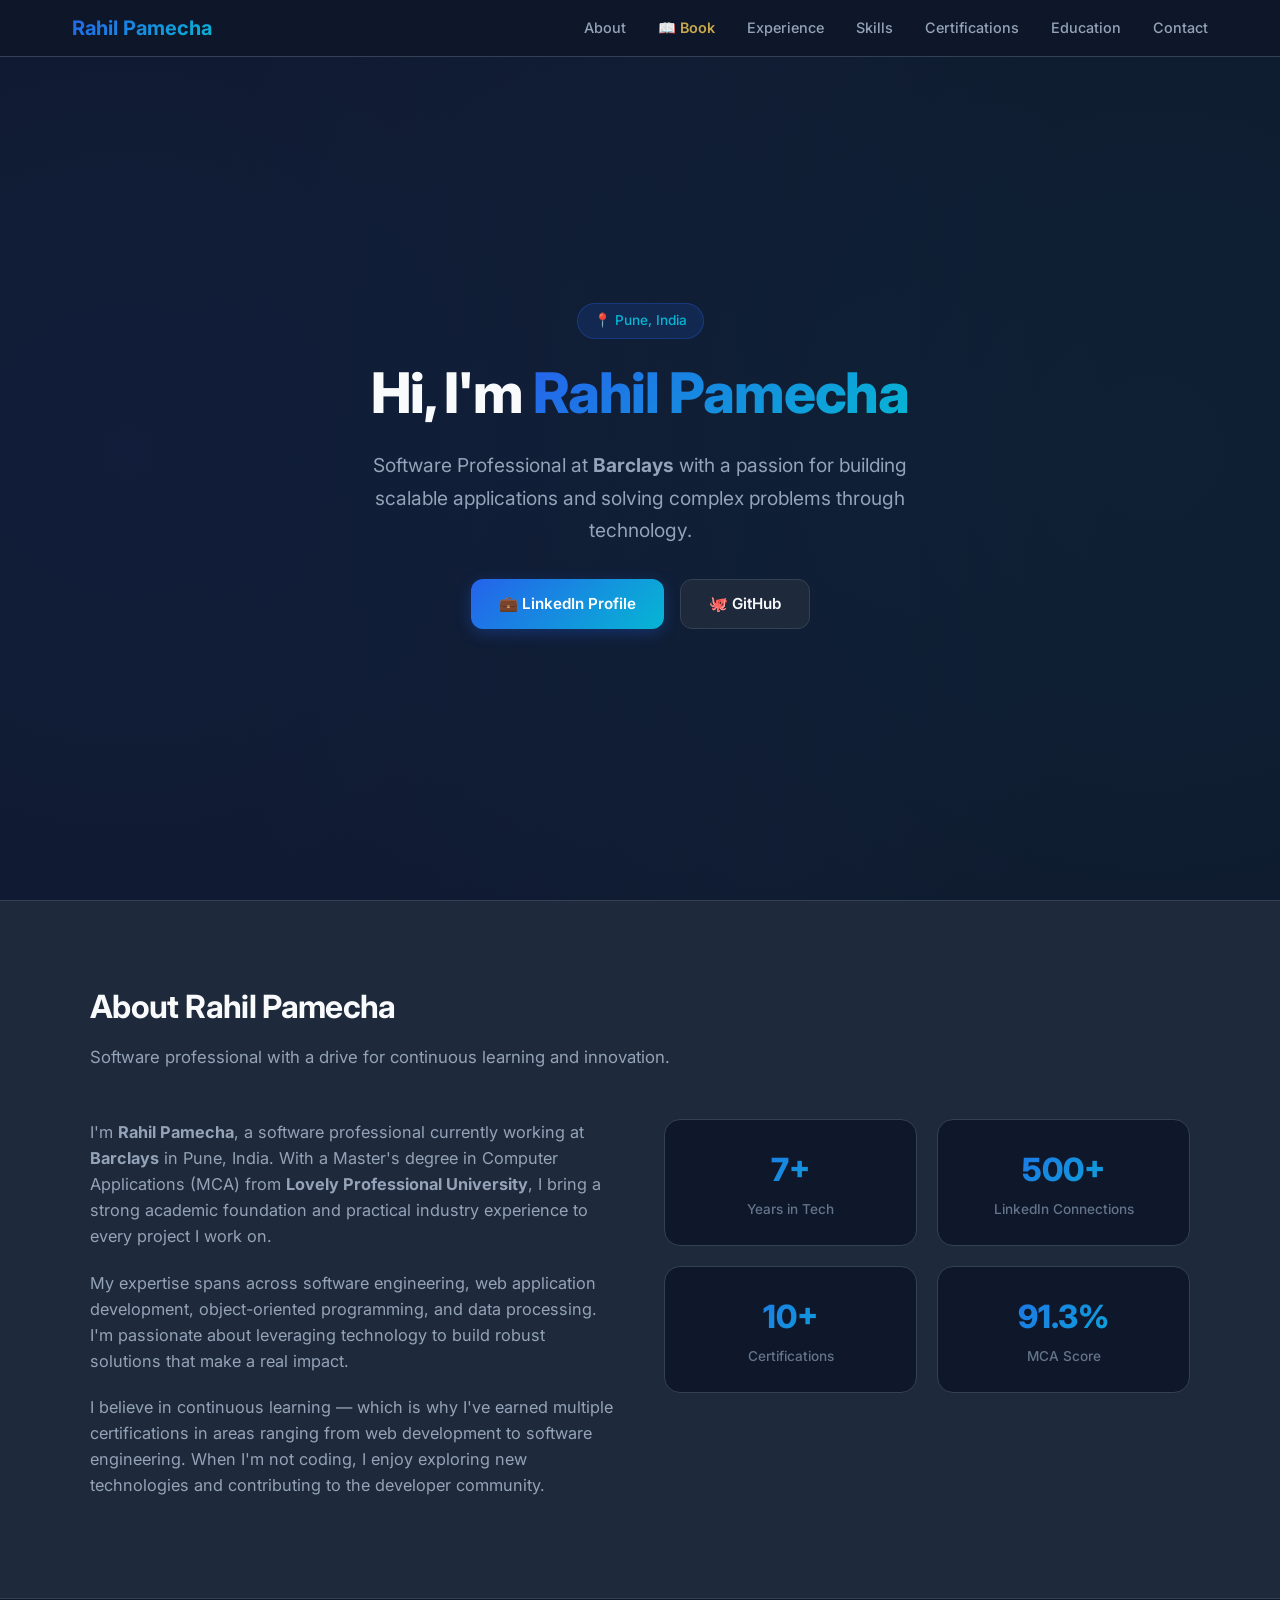
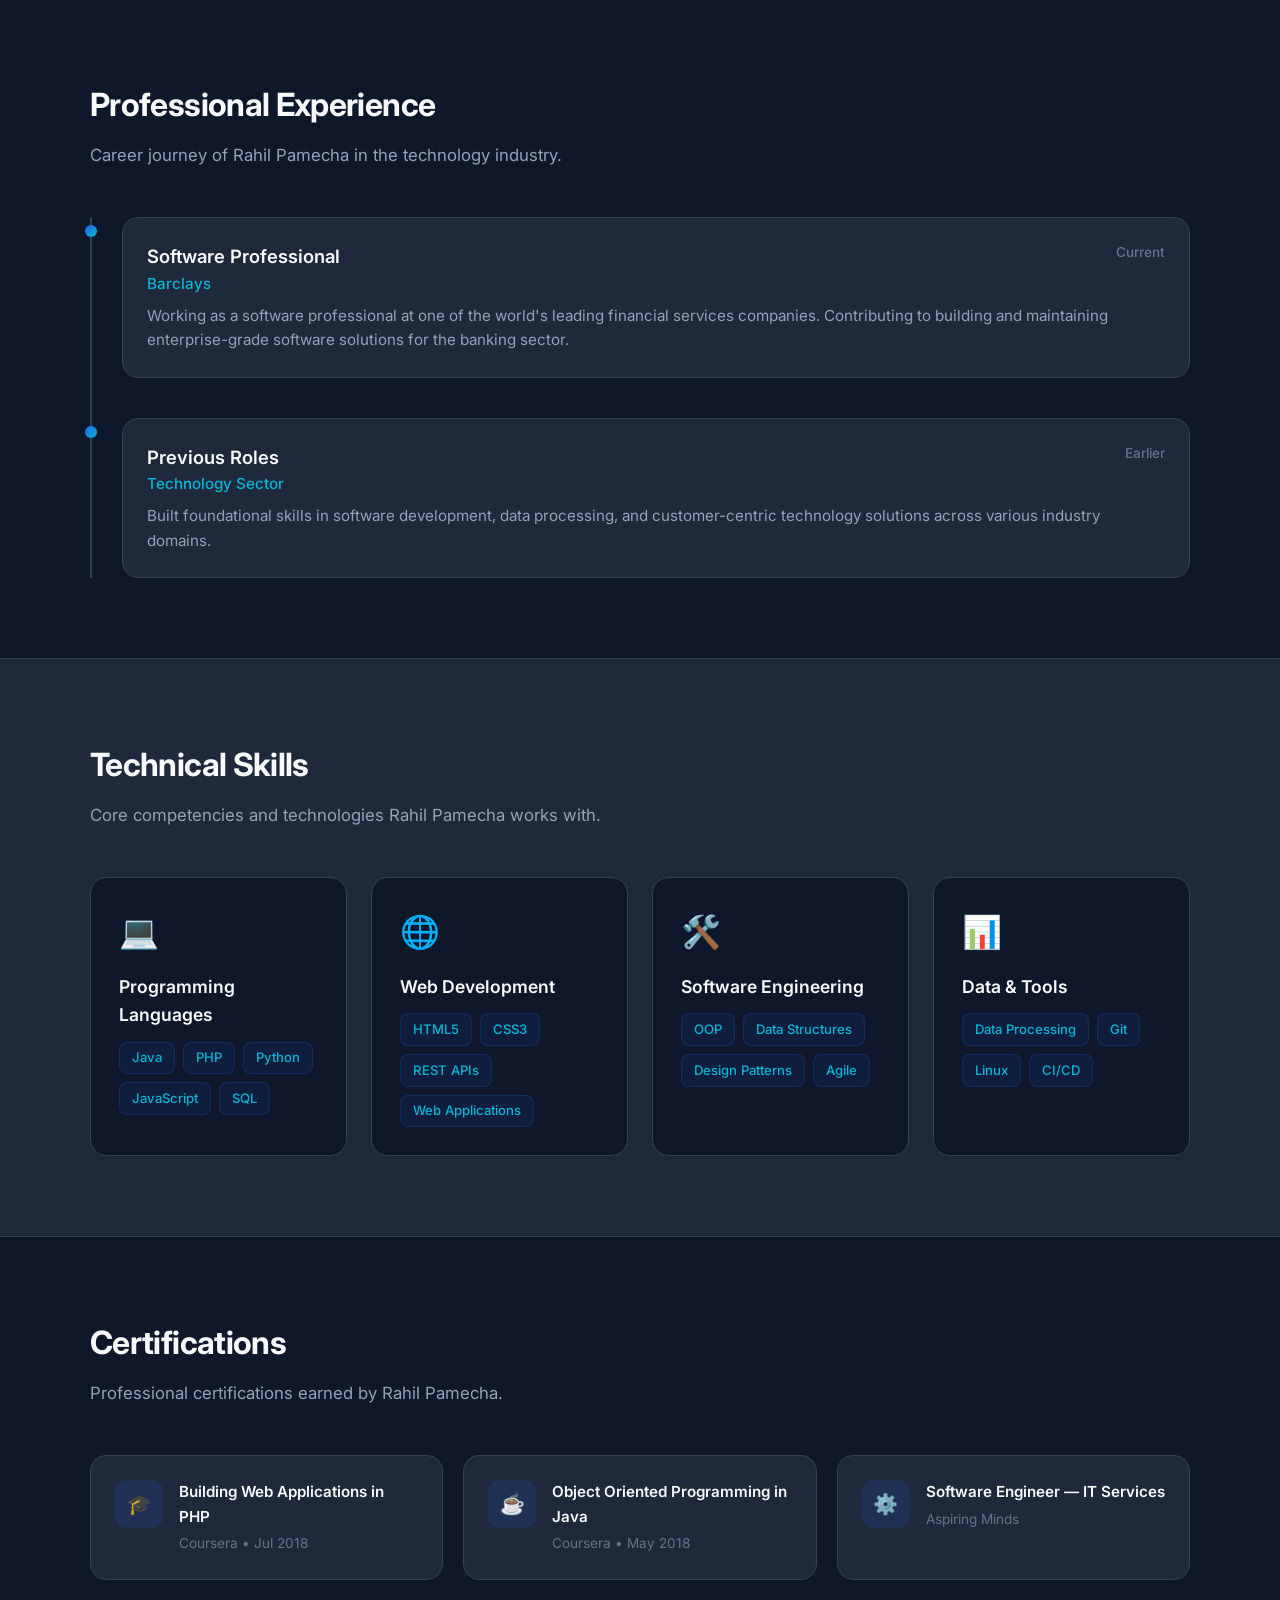
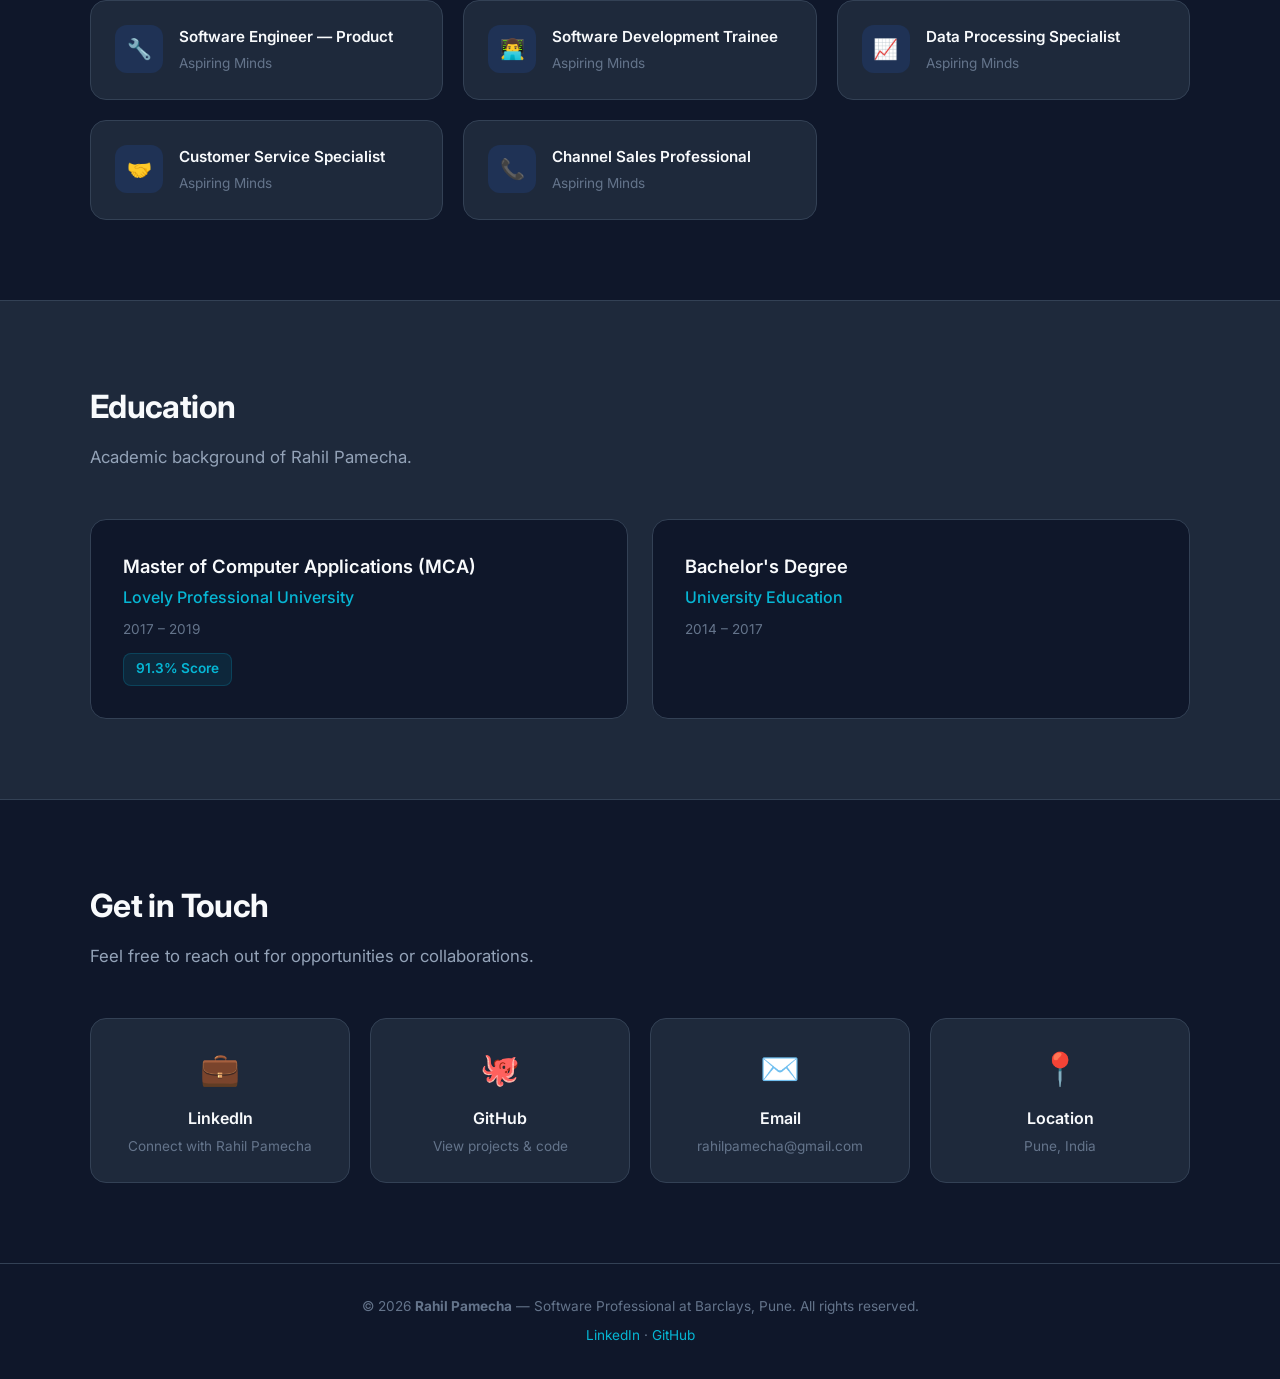
==== commit b2246102: "Add Book page for 'Of All The Times' by Rahil Pamecha, update navigation and sitemap" ====
--- a/index.html
+++ b/index.html
@@ -8,6 +8,7 @@
     <meta name="keywords" content="Rahil Pamecha, Software Engineer, Barclays, Pune, MCA, Lovely Professional University, Web Developer, Java Developer, PHP Developer">
     <meta name="author" content="Rahil Pamecha">
     <meta name="robots" content="index, follow">
+    <meta name="google-site-verification" content="ayL37n2ZiwuXRQy0ONevMOcYsDTdZ2sj0wE-CNwsstM" />
     <link rel="canonical" href="https://rahilpamecha.com/">
 
     <!-- Open Graph / Facebook -->
@@ -684,6 +685,7 @@
             <a href="#" class="nav-logo">Rahil Pamecha</a>
             <ul class="nav-links" id="navLinks">
                 <li><a href="#about">About</a></li>
+                <li><a href="book.html" style="color: #c9a84c; font-weight: 600;">📖 Book</a></li>
                 <li><a href="#experience">Experience</a></li>
                 <li><a href="#skills">Skills</a></li>
                 <li><a href="#certifications">Certifications</a></li>
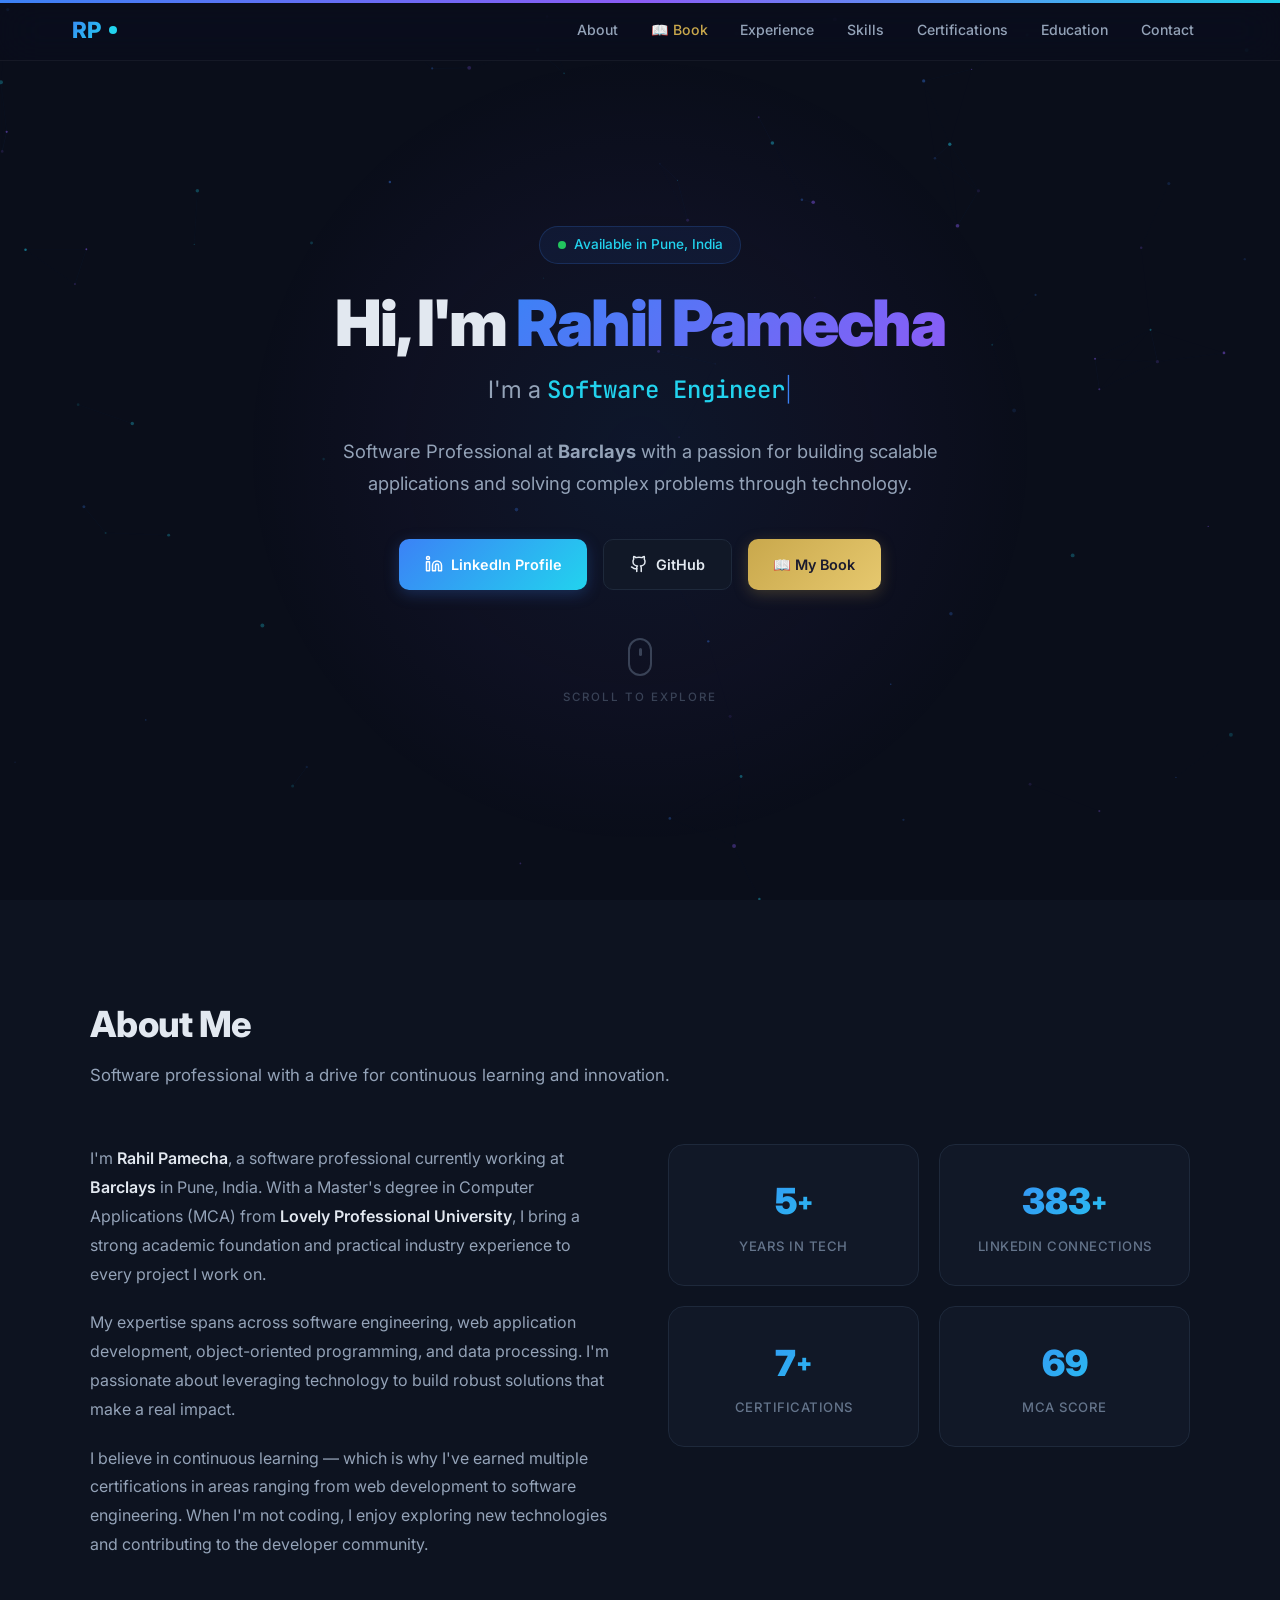
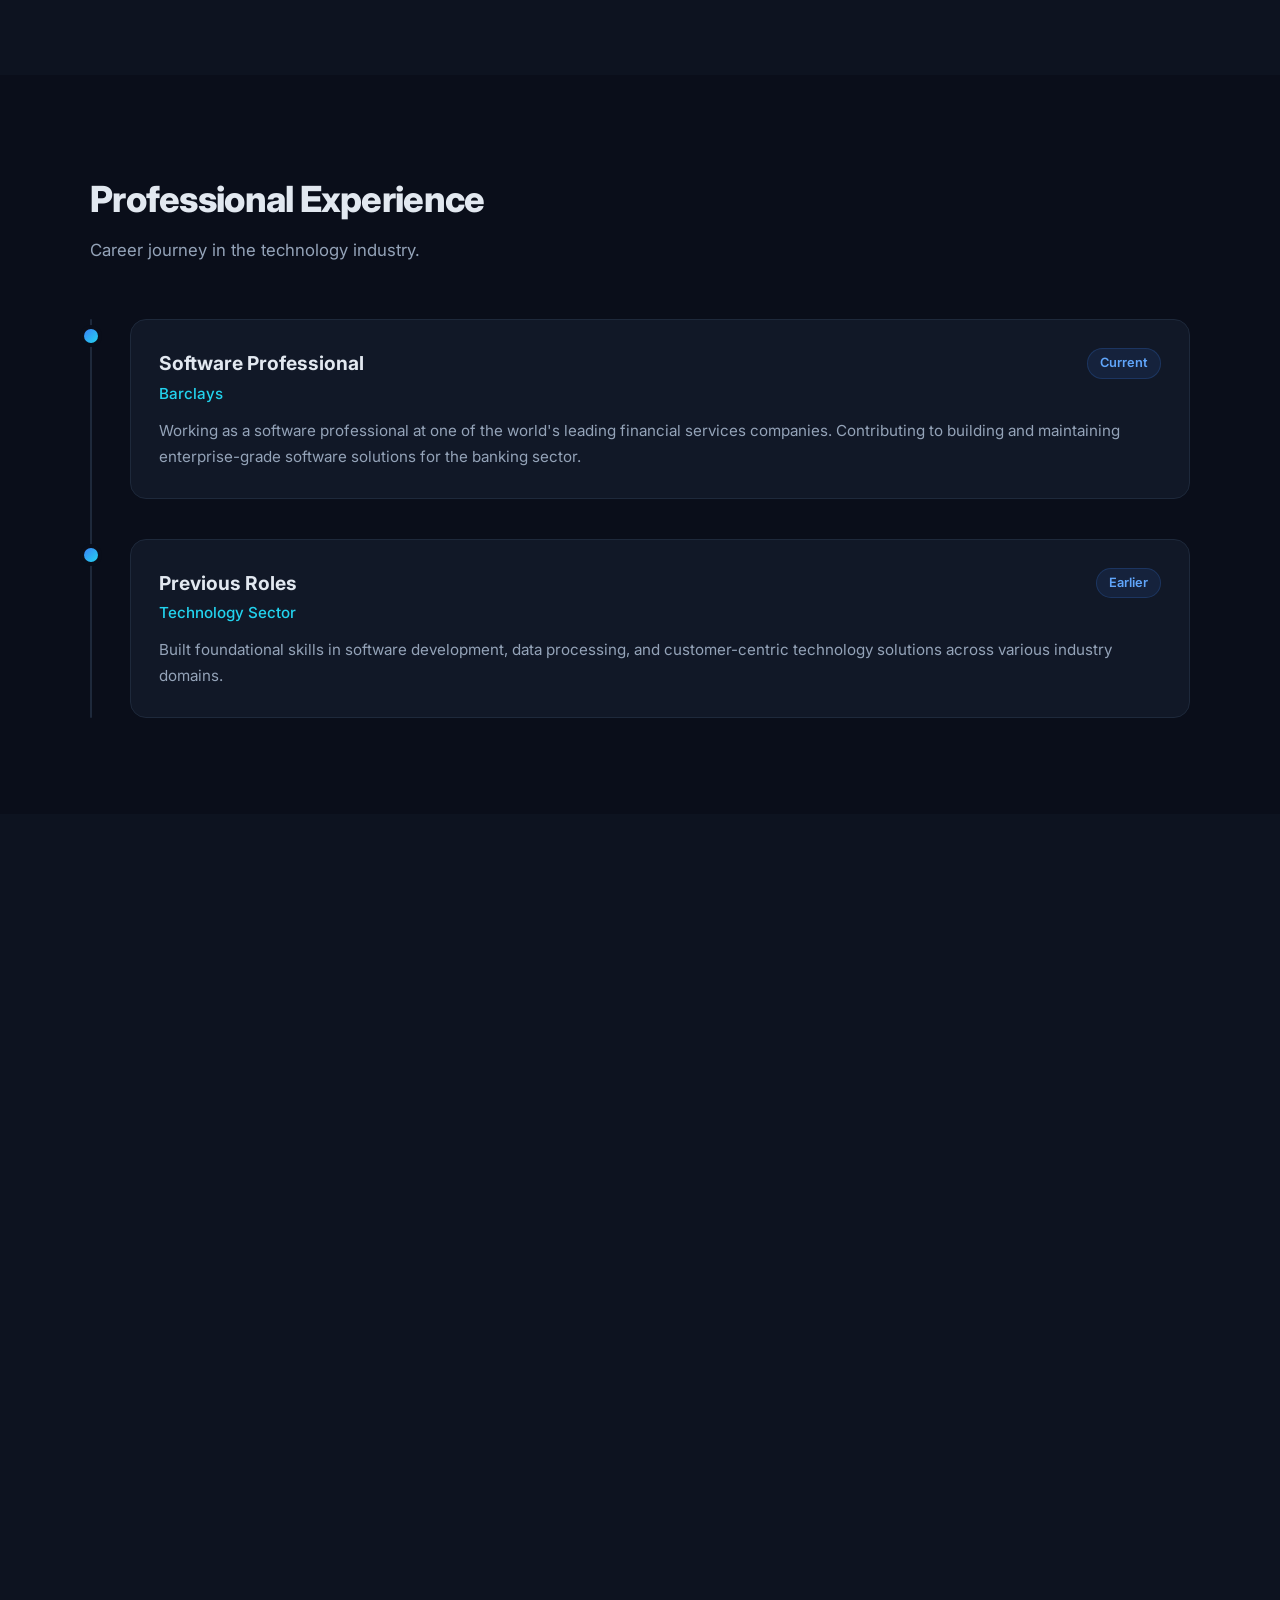
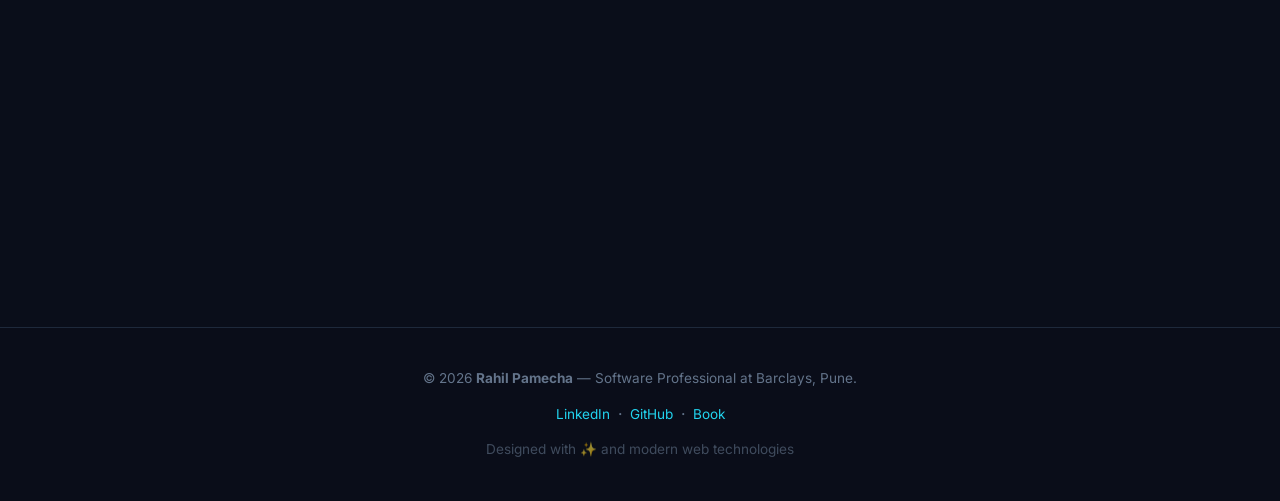
==== commit 42928a15: "Modernize portfolio: scroll animations, particles, 3D tilt, typewriter" ====
--- a/index.html
+++ b/index.html
@@ -57,917 +57,351 @@
     <!-- Google Fonts -->
     <link rel="preconnect" href="https://fonts.googleapis.com">
     <link rel="preconnect" href="https://fonts.gstatic.com" crossorigin>
-    <link href="https://fonts.googleapis.com/css2?family=Inter:wght@300;400;500;600;700;800&display=swap" rel="stylesheet">
-
-    <style>
-        :root {
-            --primary: #2563eb;
-            --primary-dark: #1d4ed8;
-            --accent: #06b6d4;
-            --bg-dark: #0f172a;
-            --bg-card: #1e293b;
-            --text-primary: #f8fafc;
-            --text-secondary: #94a3b8;
-            --text-muted: #64748b;
-            --border: #334155;
-            --gradient-1: linear-gradient(135deg, #2563eb, #06b6d4);
-            --gradient-2: linear-gradient(135deg, #0f172a, #1e293b);
-        }
-
-        * {
-            margin: 0;
-            padding: 0;
-            box-sizing: border-box;
-        }
-
-        html {
-            scroll-behavior: smooth;
-        }
-
-        body {
-            font-family: 'Inter', -apple-system, BlinkMacSystemFont, sans-serif;
-            background-color: var(--bg-dark);
-            color: var(--text-primary);
-            line-height: 1.6;
-        }
-
-        /* Navigation */
-        nav {
-            position: fixed;
-            top: 0;
-            width: 100%;
-            z-index: 1000;
-            background: rgba(15, 23, 42, 0.85);
-            backdrop-filter: blur(20px);
-            border-bottom: 1px solid var(--border);
-            padding: 0.75rem 0;
-        }
-
-        .nav-container {
-            max-width: 1200px;
-            margin: 0 auto;
-            padding: 0 2rem;
-            display: flex;
-            justify-content: space-between;
-            align-items: center;
-        }
-
-        .nav-logo {
-            font-size: 1.25rem;
-            font-weight: 700;
-            background: var(--gradient-1);
-            -webkit-background-clip: text;
-            -webkit-text-fill-color: transparent;
-            background-clip: text;
-            text-decoration: none;
-        }
-
-        .nav-links {
-            display: flex;
-            list-style: none;
-            gap: 2rem;
-        }
-
-        .nav-links a {
-            color: var(--text-secondary);
-            text-decoration: none;
-            font-size: 0.9rem;
-            font-weight: 500;
-            transition: color 0.3s;
-        }
-
-        .nav-links a:hover {
-            color: var(--text-primary);
-        }
-
-        .hamburger {
-            display: none;
-            flex-direction: column;
-            cursor: pointer;
-            gap: 5px;
-        }
-
-        .hamburger span {
-            width: 25px;
-            height: 2px;
-            background: var(--text-primary);
-            transition: 0.3s;
-        }
-
-        /* Hero Section */
-        .hero {
-            min-height: 100vh;
-            display: flex;
-            align-items: center;
-            justify-content: center;
-            padding: 6rem 2rem 4rem;
-            position: relative;
-            overflow: hidden;
-        }
-
-        .hero::before {
-            content: '';
-            position: absolute;
-            top: -50%;
-            left: -50%;
-            width: 200%;
-            height: 200%;
-            background: radial-gradient(circle at 30% 50%, rgba(37, 99, 235, 0.08) 0%, transparent 50%),
-                        radial-gradient(circle at 70% 50%, rgba(6, 182, 212, 0.06) 0%, transparent 50%);
-            animation: float 20s ease-in-out infinite;
-        }
-
-        @keyframes float {
-            0%, 100% { transform: translate(0, 0) rotate(0deg); }
-            33% { transform: translate(30px, -30px) rotate(1deg); }
-            66% { transform: translate(-20px, 20px) rotate(-1deg); }
-        }
-
-        .hero-content {
-            max-width: 800px;
-            text-align: center;
-            position: relative;
-            z-index: 1;
-        }
-
-        .hero-badge {
-            display: inline-block;
-            padding: 0.4rem 1rem;
-            background: rgba(37, 99, 235, 0.15);
-            border: 1px solid rgba(37, 99, 235, 0.3);
-            border-radius: 50px;
-            font-size: 0.85rem;
-            color: var(--accent);
-            margin-bottom: 1.5rem;
-            font-weight: 500;
-        }
-
-        .hero h1 {
-            font-size: 3.5rem;
-            font-weight: 800;
-            line-height: 1.1;
-            margin-bottom: 1.5rem;
-            letter-spacing: -0.02em;
-        }
-
-        .hero h1 .highlight {
-            background: var(--gradient-1);
-            -webkit-background-clip: text;
-            -webkit-text-fill-color: transparent;
-            background-clip: text;
-        }
-
-        .hero p {
-            font-size: 1.2rem;
-            color: var(--text-secondary);
-            max-width: 600px;
-            margin: 0 auto 2rem;
-            line-height: 1.7;
-        }
-
-        .hero-buttons {
-            display: flex;
-            gap: 1rem;
-            justify-content: center;
-            flex-wrap: wrap;
-        }
-
-        .btn {
-            display: inline-flex;
-            align-items: center;
-            gap: 0.5rem;
-            padding: 0.75rem 1.75rem;
-            border-radius: 12px;
-            font-size: 0.95rem;
-            font-weight: 600;
-            text-decoration: none;
-            transition: all 0.3s;
-            cursor: pointer;
-            border: none;
-        }
-
-        .btn-primary {
-            background: var(--gradient-1);
-            color: white;
-            box-shadow: 0 4px 15px rgba(37, 99, 235, 0.3);
-        }
-
-        .btn-primary:hover {
-            transform: translateY(-2px);
-            box-shadow: 0 8px 25px rgba(37, 99, 235, 0.4);
-        }
-
-        .btn-secondary {
-            background: var(--bg-card);
-            color: var(--text-primary);
-            border: 1px solid var(--border);
-        }
-
-        .btn-secondary:hover {
-            border-color: var(--primary);
-            background: rgba(37, 99, 235, 0.1);
-        }
-
-        /* Sections */
-        section {
-            padding: 5rem 2rem;
-        }
-
-        .section-container {
-            max-width: 1100px;
-            margin: 0 auto;
-        }
-
-        .section-title {
-            font-size: 2rem;
-            font-weight: 700;
-            margin-bottom: 0.75rem;
-            letter-spacing: -0.02em;
-        }
-
-        .section-subtitle {
-            color: var(--text-secondary);
-            margin-bottom: 3rem;
-            font-size: 1.05rem;
-        }
-
-        /* About Section */
-        #about {
-            background: var(--bg-card);
-            border-top: 1px solid var(--border);
-            border-bottom: 1px solid var(--border);
-        }
-
-        .about-grid {
-            display: grid;
-            grid-template-columns: 1fr 1fr;
-            gap: 3rem;
-            align-items: start;
-        }
-
-        .about-text p {
-            color: var(--text-secondary);
-            margin-bottom: 1.25rem;
-            font-size: 1.02rem;
-        }
-
-        .stats-grid {
-            display: grid;
-            grid-template-columns: 1fr 1fr;
-            gap: 1.25rem;
-        }
-
-        .stat-card {
-            background: var(--bg-dark);
-            padding: 1.5rem;
-            border-radius: 16px;
-            border: 1px solid var(--border);
-            text-align: center;
-            transition: border-color 0.3s;
-        }
-
-        .stat-card:hover {
-            border-color: var(--primary);
-        }
-
-        .stat-number {
-            font-size: 2rem;
-            font-weight: 800;
-            background: var(--gradient-1);
-            -webkit-background-clip: text;
-            -webkit-text-fill-color: transparent;
-            background-clip: text;
-        }
-
-        .stat-label {
-            color: var(--text-muted);
-            font-size: 0.85rem;
-            font-weight: 500;
-            margin-top: 0.25rem;
-        }
-
-        /* Experience */
-        .timeline {
-            position: relative;
-            padding-left: 2rem;
-        }
-
-        .timeline::before {
-            content: '';
-            position: absolute;
-            left: 0;
-            top: 0;
-            height: 100%;
-            width: 2px;
-            background: var(--border);
-        }
-
-        .timeline-item {
-            position: relative;
-            padding-bottom: 2.5rem;
-        }
-
-        .timeline-item:last-child {
-            padding-bottom: 0;
-        }
-
-        .timeline-item::before {
-            content: '';
-            position: absolute;
-            left: -2rem;
-            top: 0.5rem;
-            width: 12px;
-            height: 12px;
-            border-radius: 50%;
-            background: var(--gradient-1);
-            transform: translateX(-5px);
-        }
-
-        .timeline-card {
-            background: var(--bg-card);
-            padding: 1.5rem;
-            border-radius: 16px;
-            border: 1px solid var(--border);
-            transition: border-color 0.3s;
-        }
-
-        .timeline-card:hover {
-            border-color: var(--primary);
-        }
-
-        .timeline-header {
-            display: flex;
-            justify-content: space-between;
-            align-items: flex-start;
-            margin-bottom: 0.5rem;
-            flex-wrap: wrap;
-            gap: 0.5rem;
-        }
-
-        .timeline-role {
-            font-size: 1.15rem;
-            font-weight: 600;
-        }
-
-        .timeline-company {
-            color: var(--accent);
-            font-weight: 500;
-            font-size: 0.95rem;
-        }
-
-        .timeline-date {
-            color: var(--text-muted);
-            font-size: 0.85rem;
-            font-weight: 500;
-            white-space: nowrap;
-        }
-
-        .timeline-desc {
-            color: var(--text-secondary);
-            font-size: 0.95rem;
-            margin-top: 0.5rem;
-        }
-
-        /* Skills */
-        #skills {
-            background: var(--bg-card);
-            border-top: 1px solid var(--border);
-            border-bottom: 1px solid var(--border);
-        }
-
-        .skills-grid {
-            display: grid;
-            grid-template-columns: repeat(auto-fit, minmax(250px, 1fr));
-            gap: 1.5rem;
-        }
-
-        .skill-category {
-            background: var(--bg-dark);
-            padding: 1.75rem;
-            border-radius: 16px;
-            border: 1px solid var(--border);
-            transition: border-color 0.3s, transform 0.3s;
-        }
-
-        .skill-category:hover {
-            border-color: var(--primary);
-            transform: translateY(-4px);
-        }
-
-        .skill-icon {
-            font-size: 2rem;
-            margin-bottom: 1rem;
-        }
-
-        .skill-category h3 {
-            font-size: 1.1rem;
-            font-weight: 600;
-            margin-bottom: 0.75rem;
-        }
-
-        .skill-tags {
-            display: flex;
-            flex-wrap: wrap;
-            gap: 0.5rem;
-        }
-
-        .skill-tag {
-            padding: 0.3rem 0.75rem;
-            background: rgba(37, 99, 235, 0.1);
-            border: 1px solid rgba(37, 99, 235, 0.2);
-            border-radius: 8px;
-            font-size: 0.82rem;
-            color: var(--accent);
-            font-weight: 500;
-        }
-
-        /* Certifications */
-        .cert-grid {
-            display: grid;
-            grid-template-columns: repeat(auto-fit, minmax(300px, 1fr));
-            gap: 1.25rem;
-        }
-
-        .cert-card {
-            background: var(--bg-card);
-            padding: 1.5rem;
-            border-radius: 16px;
-            border: 1px solid var(--border);
-            transition: border-color 0.3s;
-            display: flex;
-            gap: 1rem;
-            align-items: flex-start;
-        }
-
-        .cert-card:hover {
-            border-color: var(--primary);
-        }
-
-        .cert-badge {
-            width: 48px;
-            height: 48px;
-            min-width: 48px;
-            background: rgba(37, 99, 235, 0.15);
-            border-radius: 12px;
-            display: flex;
-            align-items: center;
-            justify-content: center;
-            font-size: 1.25rem;
-        }
-
-        .cert-info h3 {
-            font-size: 0.95rem;
-            font-weight: 600;
-            margin-bottom: 0.25rem;
-        }
-
-        .cert-issuer {
-            color: var(--text-muted);
-            font-size: 0.85rem;
-        }
-
-        /* Education */
-        #education {
-            background: var(--bg-card);
-            border-top: 1px solid var(--border);
-            border-bottom: 1px solid var(--border);
-        }
-
-        .edu-grid {
-            display: grid;
-            grid-template-columns: repeat(auto-fit, minmax(320px, 1fr));
-            gap: 1.5rem;
-        }
-
-        .edu-card {
-            background: var(--bg-dark);
-            padding: 2rem;
-            border-radius: 16px;
-            border: 1px solid var(--border);
-            transition: border-color 0.3s;
-        }
-
-        .edu-card:hover {
-            border-color: var(--primary);
-        }
-
-        .edu-degree {
-            font-size: 1.15rem;
-            font-weight: 600;
-            margin-bottom: 0.25rem;
-        }
-
-        .edu-school {
-            color: var(--accent);
-            font-weight: 500;
-            margin-bottom: 0.5rem;
-        }
-
-        .edu-year {
-            color: var(--text-muted);
-            font-size: 0.85rem;
-        }
-
-        .edu-score {
-            margin-top: 0.75rem;
-            display: inline-block;
-            padding: 0.3rem 0.75rem;
-            background: rgba(6, 182, 212, 0.1);
-            border: 1px solid rgba(6, 182, 212, 0.2);
-            border-radius: 8px;
-            color: var(--accent);
-            font-size: 0.85rem;
-            font-weight: 600;
-        }
-
-        /* Contact */
-        .contact-grid {
-            display: grid;
-            grid-template-columns: repeat(auto-fit, minmax(200px, 1fr));
-            gap: 1.25rem;
-        }
-
-        .contact-card {
-            background: var(--bg-card);
-            padding: 1.5rem;
-            border-radius: 16px;
-            border: 1px solid var(--border);
-            text-align: center;
-            text-decoration: none;
-            color: var(--text-primary);
-            transition: all 0.3s;
-        }
-
-        .contact-card:hover {
-            border-color: var(--primary);
-            transform: translateY(-4px);
-            box-shadow: 0 8px 25px rgba(37, 99, 235, 0.15);
-        }
-
-        .contact-icon {
-            font-size: 2rem;
-            margin-bottom: 0.75rem;
-        }
-
-        .contact-card h3 {
-            font-size: 1rem;
-            font-weight: 600;
-            margin-bottom: 0.25rem;
-        }
-
-        .contact-card p {
-            color: var(--text-muted);
-            font-size: 0.85rem;
-        }
-
-        /* Footer */
-        footer {
-            text-align: center;
-            padding: 2rem;
-            border-top: 1px solid var(--border);
-            color: var(--text-muted);
-            font-size: 0.85rem;
-        }
-
-        footer a {
-            color: var(--accent);
-            text-decoration: none;
-        }
-
-        /* Responsive */
-        @media (max-width: 768px) {
-            .nav-links {
-                display: none;
-                position: absolute;
-                top: 100%;
-                left: 0;
-                width: 100%;
-                background: rgba(15, 23, 42, 0.95);
-                backdrop-filter: blur(20px);
-                flex-direction: column;
-                padding: 1.5rem 2rem;
-                gap: 1rem;
-                border-bottom: 1px solid var(--border);
-            }
-
-            .nav-links.active {
-                display: flex;
-            }
-
-            .hamburger {
-                display: flex;
-            }
-
-            .hero h1 {
-                font-size: 2.25rem;
-            }
-
-            .hero p {
-                font-size: 1rem;
-            }
-
-            .about-grid {
-                grid-template-columns: 1fr;
-            }
-
-            .hero-buttons {
-                flex-direction: column;
-                align-items: center;
-            }
-        }
-    </style>
+    <link href="https://fonts.googleapis.com/css2?family=Inter:wght@300;400;500;600;700;800;900&family=JetBrains+Mono:wght@400;500&display=swap" rel="stylesheet">
+
+    <link rel="stylesheet" href="styles.css">
 </head>
 <body>
+    <!-- Particle Canvas Background -->
+    <canvas id="particles-canvas" aria-hidden="true"></canvas>
+
+    <!-- Scroll Progress Bar -->
+    <div class="scroll-progress" aria-hidden="true"></div>
 
     <!-- Navigation -->
-    <nav>
+    <nav id="navbar">
         <div class="nav-container">
-            <a href="#" class="nav-logo">Rahil Pamecha</a>
-            <ul class="nav-links" id="navLinks">
-                <li><a href="#about">About</a></li>
-                <li><a href="book.html" style="color: #c9a84c; font-weight: 600;">📖 Book</a></li>
-                <li><a href="#experience">Experience</a></li>
-                <li><a href="#skills">Skills</a></li>
-                <li><a href="#certifications">Certifications</a></li>
-                <li><a href="#education">Education</a></li>
-                <li><a href="#contact">Contact</a></li>
+            <a href="#" class="nav-logo" aria-label="Rahil Pamecha - Home">
+                <span class="logo-text">RP</span>
+                <span class="logo-dot"></span>
+            </a>
+            <ul class="nav-links" id="navLinks" role="menubar">
+                <li role="none"><a href="#about" role="menuitem">About</a></li>
+                <li role="none"><a href="book.html" role="menuitem" class="book-link">📖 Book</a></li>
+                <li role="none"><a href="#experience" role="menuitem">Experience</a></li>
+                <li role="none"><a href="#skills" role="menuitem">Skills</a></li>
+                <li role="none"><a href="#certifications" role="menuitem">Certifications</a></li>
+                <li role="none"><a href="#education" role="menuitem">Education</a></li>
+                <li role="none"><a href="#contact" role="menuitem">Contact</a></li>
             </ul>
-            <div class="hamburger" onclick="document.getElementById('navLinks').classList.toggle('active')">
+            <button class="hamburger" id="hamburgerBtn" aria-label="Toggle navigation menu" aria-expanded="false">
                 <span></span><span></span><span></span>
-            </div>
+            </button>
         </div>
     </nav>
 
-    <!-- Hero Section -->
-    <section class="hero" id="home">
-        <div class="hero-content">
-            <div class="hero-badge">📍 Pune, India</div>
-            <h1>Hi, I'm <span class="highlight">Rahil Pamecha</span></h1>
-            <p>Software Professional at <strong>Barclays</strong> with a passion for building scalable applications and solving complex problems through technology.</p>
-            <div class="hero-buttons">
-                <a href="https://in.linkedin.com/in/rahilpamecha" class="btn btn-primary" target="_blank" rel="noopener noreferrer">
-                    💼 LinkedIn Profile
-                </a>
-                <a href="https://github.com/rahilpamecha" class="btn btn-secondary" target="_blank" rel="noopener noreferrer">
-                    🐙 GitHub
-                </a>
-            </div>
-        </div>
-    </section>
-
-    <!-- About Section -->
-    <section id="about">
-        <div class="section-container">
-            <h2 class="section-title">About Rahil Pamecha</h2>
-            <p class="section-subtitle">Software professional with a drive for continuous learning and innovation.</p>
-            <div class="about-grid">
-                <div class="about-text">
-                    <p>I'm <strong>Rahil Pamecha</strong>, a software professional currently working at <strong>Barclays</strong> in Pune, India. With a Master's degree in Computer Applications (MCA) from <strong>Lovely Professional University</strong>, I bring a strong academic foundation and practical industry experience to every project I work on.</p>
-                    <p>My expertise spans across software engineering, web application development, object-oriented programming, and data processing. I'm passionate about leveraging technology to build robust solutions that make a real impact.</p>
-                    <p>I believe in continuous learning — which is why I've earned multiple certifications in areas ranging from web development to software engineering. When I'm not coding, I enjoy exploring new technologies and contributing to the developer community.</p>
-                </div>
-                <div class="stats-grid">
-                    <div class="stat-card">
-                        <div class="stat-number">7+</div>
-                        <div class="stat-label">Years in Tech</div>
-                    </div>
-                    <div class="stat-card">
-                        <div class="stat-number">500+</div>
-                        <div class="stat-label">LinkedIn Connections</div>
-                    </div>
-                    <div class="stat-card">
-                        <div class="stat-number">10+</div>
-                        <div class="stat-label">Certifications</div>
-                    </div>
-                    <div class="stat-card">
-                        <div class="stat-number">91.3%</div>
-                        <div class="stat-label">MCA Score</div>
-                    </div>
-                </div>
-            </div>
-        </div>
-    </section>
-
-    <!-- Experience Section -->
-    <section id="experience">
-        <div class="section-container">
-            <h2 class="section-title">Professional Experience</h2>
-            <p class="section-subtitle">Career journey of Rahil Pamecha in the technology industry.</p>
-            <div class="timeline">
-                <div class="timeline-item">
-                    <div class="timeline-card">
-                        <div class="timeline-header">
-                            <div>
-                                <div class="timeline-role">Software Professional</div>
-                                <div class="timeline-company">Barclays</div>
+    <main>
+        <!-- ===================== HERO SECTION ===================== -->
+        <section class="hero" id="home">
+            <div class="hero-glow" aria-hidden="true"></div>
+            <div class="hero-content">
+                <div class="hero-badge reveal">
+                    <span class="badge-dot"></span>
+                    Available in Pune, India
+                </div>
+                <h1 class="reveal" style="--reveal-delay: 0.1s">
+                    Hi, I'm
+                    <span class="gradient-text gradient-text-shimmer">Rahil Pamecha</span>
+                </h1>
+                <div class="typewriter-wrapper reveal" style="--reveal-delay: 0.2s">
+                    <span class="typewriter-prefix">I'm a&nbsp;</span>
+                    <span class="typewriter" id="typewriter"></span>
+                    <span class="typewriter-cursor" aria-hidden="true">|</span>
+                </div>
+                <p class="hero-desc reveal" style="--reveal-delay: 0.3s">
+                    Software Professional at <strong>Barclays</strong> with a passion for building
+                    scalable applications and solving complex problems through technology.
+                </p>
+                <div class="hero-buttons reveal" style="--reveal-delay: 0.4s">
+                    <a href="https://in.linkedin.com/in/rahilpamecha" class="btn btn-primary magnetic" target="_blank" rel="noopener noreferrer">
+                        <svg width="18" height="18" viewBox="0 0 24 24" fill="none" stroke="currentColor" stroke-width="2" stroke-linecap="round" stroke-linejoin="round"><path d="M16 8a6 6 0 0 1 6 6v7h-4v-7a2 2 0 0 0-2-2 2 2 0 0 0-2 2v7h-4v-7a6 6 0 0 1 6-6z"/><rect width="4" height="12" x="2" y="9"/><circle cx="4" cy="4" r="2"/></svg>
+                        LinkedIn Profile
+                    </a>
+                    <a href="https://github.com/rahilpamecha" class="btn btn-secondary magnetic" target="_blank" rel="noopener noreferrer">
+                        <svg width="18" height="18" viewBox="0 0 24 24" fill="none" stroke="currentColor" stroke-width="2" stroke-linecap="round" stroke-linejoin="round"><path d="M15 22v-4a4.8 4.8 0 0 0-1-3.5c3 0 6-2 6-5.5.08-1.25-.27-2.48-1-3.5.28-1.15.28-2.35 0-3.5 0 0-1 0-3 1.5-2.64-.5-5.36-.5-8 0C6 2 5 2 5 2c-.3 1.15-.3 2.35 0 3.5A5.403 5.403 0 0 0 4 9c0 3.5 3 5.5 6 5.5-.39.49-.68 1.05-.85 1.65-.17.6-.22 1.23-.15 1.85v4"/><path d="M9 18c-4.51 2-5-2-7-2"/></svg>
+                        GitHub
+                    </a>
+                    <a href="book.html" class="btn btn-accent magnetic">
+                        📖 My Book
+                    </a>
+                </div>
+                <div class="scroll-indicator reveal" style="--reveal-delay: 0.6s" aria-hidden="true">
+                    <div class="scroll-mouse">
+                        <div class="scroll-wheel"></div>
+                    </div>
+                    <span class="scroll-text">Scroll to explore</span>
+                </div>
+            </div>
+        </section>
+
+        <!-- ===================== ABOUT SECTION ===================== -->
+        <section id="about">
+            <div class="section-container">
+                <h2 class="section-title reveal">About Me</h2>
+                <p class="section-subtitle reveal">Software professional with a drive for continuous learning and innovation.</p>
+                <div class="about-grid">
+                    <div class="about-text">
+                        <p class="reveal">I'm <strong>Rahil Pamecha</strong>, a software professional currently working at <strong>Barclays</strong> in Pune, India. With a Master's degree in Computer Applications (MCA) from <strong>Lovely Professional University</strong>, I bring a strong academic foundation and practical industry experience to every project I work on.</p>
+                        <p class="reveal">My expertise spans across software engineering, web application development, object-oriented programming, and data processing. I'm passionate about leveraging technology to build robust solutions that make a real impact.</p>
+                        <p class="reveal">I believe in continuous learning — which is why I've earned multiple certifications in areas ranging from web development to software engineering. When I'm not coding, I enjoy exploring new technologies and contributing to the developer community.</p>
+                    </div>
+                    <div class="stats-grid">
+                        <div class="stat-card glow-card reveal">
+                            <div class="stat-number"><span class="counter" data-target="7">0</span><span class="stat-suffix">+</span></div>
+                            <div class="stat-label">Years in Tech</div>
+                        </div>
+                        <div class="stat-card glow-card reveal" style="--reveal-delay: 0.1s">
+                            <div class="stat-number"><span class="counter" data-target="500">0</span><span class="stat-suffix">+</span></div>
+                            <div class="stat-label">LinkedIn Connections</div>
+                        </div>
+                        <div class="stat-card glow-card reveal" style="--reveal-delay: 0.2s">
+                            <div class="stat-number"><span class="counter" data-target="10">0</span><span class="stat-suffix">+</span></div>
+                            <div class="stat-label">Certifications</div>
+                        </div>
+                        <div class="stat-card glow-card reveal" style="--reveal-delay: 0.3s">
+                            <div class="stat-number"><span class="counter" data-target="91" data-suffix=".3%">0</span></div>
+                            <div class="stat-label">MCA Score</div>
+                        </div>
+                    </div>
+                </div>
+            </div>
+        </section>
+
+        <!-- ===================== EXPERIENCE SECTION ===================== -->
+        <section id="experience">
+            <div class="section-container">
+                <h2 class="section-title reveal">Professional Experience</h2>
+                <p class="section-subtitle reveal">Career journey in the technology industry.</p>
+                <div class="timeline">
+                    <div class="timeline-track" aria-hidden="true"></div>
+                    <div class="timeline-item reveal">
+                        <div class="timeline-dot" aria-hidden="true"></div>
+                        <div class="timeline-card tilt-card glow-card">
+                            <div class="timeline-header">
+                                <div>
+                                    <div class="timeline-role">Software Professional</div>
+                                    <div class="timeline-company">Barclays</div>
+                                </div>
+                                <div class="timeline-date">
+                                    <span class="date-badge">Current</span>
+                                </div>
                             </div>
-                            <div class="timeline-date">Current</div>
-                        </div>
-                        <p class="timeline-desc">Working as a software professional at one of the world's leading financial services companies. Contributing to building and maintaining enterprise-grade software solutions for the banking sector.</p>
-                    </div>
-                </div>
-                <div class="timeline-item">
-                    <div class="timeline-card">
-                        <div class="timeline-header">
-                            <div>
-                                <div class="timeline-role">Previous Roles</div>
-                                <div class="timeline-company">Technology Sector</div>
+                            <p class="timeline-desc">Working as a software professional at one of the world's leading financial services companies. Contributing to building and maintaining enterprise-grade software solutions for the banking sector.</p>
+                        </div>
+                    </div>
+                    <div class="timeline-item reveal" style="--reveal-delay: 0.15s">
+                        <div class="timeline-dot" aria-hidden="true"></div>
+                        <div class="timeline-card tilt-card glow-card">
+                            <div class="timeline-header">
+                                <div>
+                                    <div class="timeline-role">Previous Roles</div>
+                                    <div class="timeline-company">Technology Sector</div>
+                                </div>
+                                <div class="timeline-date">
+                                    <span class="date-badge">Earlier</span>
+                                </div>
                             </div>
-                            <div class="timeline-date">Earlier</div>
-                        </div>
-                        <p class="timeline-desc">Built foundational skills in software development, data processing, and customer-centric technology solutions across various industry domains.</p>
-                    </div>
-                </div>
-            </div>
-        </div>
-    </section>
-
-    <!-- Skills Section -->
-    <section id="skills">
-        <div class="section-container">
-            <h2 class="section-title">Technical Skills</h2>
-            <p class="section-subtitle">Core competencies and technologies Rahil Pamecha works with.</p>
-            <div class="skills-grid">
-                <div class="skill-category">
-                    <div class="skill-icon">💻</div>
-                    <h3>Programming Languages</h3>
-                    <div class="skill-tags">
-                        <span class="skill-tag">Java</span>
-                        <span class="skill-tag">PHP</span>
-                        <span class="skill-tag">Python</span>
-                        <span class="skill-tag">JavaScript</span>
-                        <span class="skill-tag">SQL</span>
-                    </div>
-                </div>
-                <div class="skill-category">
-                    <div class="skill-icon">🌐</div>
-                    <h3>Web Development</h3>
-                    <div class="skill-tags">
-                        <span class="skill-tag">HTML5</span>
-                        <span class="skill-tag">CSS3</span>
-                        <span class="skill-tag">REST APIs</span>
-                        <span class="skill-tag">Web Applications</span>
-                    </div>
-                </div>
-                <div class="skill-category">
-                    <div class="skill-icon">🛠️</div>
-                    <h3>Software Engineering</h3>
-                    <div class="skill-tags">
-                        <span class="skill-tag">OOP</span>
-                        <span class="skill-tag">Data Structures</span>
-                        <span class="skill-tag">Design Patterns</span>
-                        <span class="skill-tag">Agile</span>
-                    </div>
-                </div>
-                <div class="skill-category">
-                    <div class="skill-icon">📊</div>
-                    <h3>Data & Tools</h3>
-                    <div class="skill-tags">
-                        <span class="skill-tag">Data Processing</span>
-                        <span class="skill-tag">Git</span>
-                        <span class="skill-tag">Linux</span>
-                        <span class="skill-tag">CI/CD</span>
-                    </div>
-                </div>
-            </div>
-        </div>
-    </section>
-
-    <!-- Certifications Section -->
-    <section id="certifications">
-        <div class="section-container">
-            <h2 class="section-title">Certifications</h2>
-            <p class="section-subtitle">Professional certifications earned by Rahil Pamecha.</p>
-            <div class="cert-grid">
-                <div class="cert-card">
-                    <div class="cert-badge">🎓</div>
-                    <div class="cert-info">
-                        <h3>Building Web Applications in PHP</h3>
-                        <div class="cert-issuer">Coursera • Jul 2018</div>
-                    </div>
-                </div>
-                <div class="cert-card">
-                    <div class="cert-badge">☕</div>
-                    <div class="cert-info">
-                        <h3>Object Oriented Programming in Java</h3>
-                        <div class="cert-issuer">Coursera • May 2018</div>
-                    </div>
-                </div>
-                <div class="cert-card">
-                    <div class="cert-badge">⚙️</div>
-                    <div class="cert-info">
-                        <h3>Software Engineer — IT Services</h3>
-                        <div class="cert-issuer">Aspiring Minds</div>
-                    </div>
-                </div>
-                <div class="cert-card">
-                    <div class="cert-badge">🔧</div>
-                    <div class="cert-info">
-                        <h3>Software Engineer — Product</h3>
-                        <div class="cert-issuer">Aspiring Minds</div>
-                    </div>
-                </div>
-                <div class="cert-card">
-                    <div class="cert-badge">👨‍💻</div>
-                    <div class="cert-info">
-                        <h3>Software Development Trainee</h3>
-                        <div class="cert-issuer">Aspiring Minds</div>
-                    </div>
-                </div>
-                <div class="cert-card">
-                    <div class="cert-badge">📈</div>
-                    <div class="cert-info">
-                        <h3>Data Processing Specialist</h3>
-                        <div class="cert-issuer">Aspiring Minds</div>
-                    </div>
-                </div>
-                <div class="cert-card">
-                    <div class="cert-badge">🤝</div>
-                    <div class="cert-info">
-                        <h3>Customer Service Specialist</h3>
-                        <div class="cert-issuer">Aspiring Minds</div>
-                    </div>
-                </div>
-                <div class="cert-card">
-                    <div class="cert-badge">📞</div>
-                    <div class="cert-info">
-                        <h3>Channel Sales Professional</h3>
-                        <div class="cert-issuer">Aspiring Minds</div>
-                    </div>
-                </div>
-            </div>
-        </div>
-    </section>
-
-    <!-- Education Section -->
-    <section id="education">
-        <div class="section-container">
-            <h2 class="section-title">Education</h2>
-            <p class="section-subtitle">Academic background of Rahil Pamecha.</p>
-            <div class="edu-grid">
-                <div class="edu-card">
-                    <div class="edu-degree">Master of Computer Applications (MCA)</div>
-                    <div class="edu-school">Lovely Professional University</div>
-                    <div class="edu-year">2017 – 2019</div>
-                    <div class="edu-score">91.3% Score</div>
-                </div>
-                <div class="edu-card">
-                    <div class="edu-degree">Bachelor's Degree</div>
-                    <div class="edu-school">University Education</div>
-                    <div class="edu-year">2014 – 2017</div>
-                </div>
-            </div>
-        </div>
-    </section>
-
-    <!-- Contact Section -->
-    <section id="contact">
-        <div class="section-container">
-            <h2 class="section-title">Get in Touch</h2>
-            <p class="section-subtitle">Feel free to reach out for opportunities or collaborations.</p>
-            <div class="contact-grid">
-                <a href="https://in.linkedin.com/in/rahilpamecha" class="contact-card" target="_blank" rel="noopener noreferrer">
-                    <div class="contact-icon">💼</div>
-                    <h3>LinkedIn</h3>
-                    <p>Connect with Rahil Pamecha</p>
-                </a>
-                <a href="https://github.com/rahilpamecha" class="contact-card" target="_blank" rel="noopener noreferrer">
-                    <div class="contact-icon">🐙</div>
-                    <h3>GitHub</h3>
-                    <p>View projects & code</p>
-                </a>
-                <a href="mailto:rahilpamecha@gmail.com" class="contact-card">
-                    <div class="contact-icon">✉️</div>
-                    <h3>Email</h3>
-                    <p>rahilpamecha@gmail.com</p>
-                </a>
-                <div class="contact-card">
-                    <div class="contact-icon">📍</div>
-                    <h3>Location</h3>
-                    <p>Pune, India</p>
-                </div>
-            </div>
-        </div>
-    </section>
+                            <p class="timeline-desc">Built foundational skills in software development, data processing, and customer-centric technology solutions across various industry domains.</p>
+                        </div>
+                    </div>
+                </div>
+            </div>
+        </section>
+
+        <!-- ===================== SKILLS SECTION ===================== -->
+        <section id="skills">
+            <div class="section-container">
+                <h2 class="section-title reveal">Technical Skills</h2>
+                <p class="section-subtitle reveal">Core competencies and technologies I work with.</p>
+                <div class="skills-grid">
+                    <div class="skill-category tilt-card glow-card reveal">
+                        <div class="skill-icon">💻</div>
+                        <h3>Programming Languages</h3>
+                        <div class="skill-tags">
+                            <span class="skill-tag">Java</span>
+                            <span class="skill-tag">PHP</span>
+                            <span class="skill-tag">Python</span>
+                            <span class="skill-tag">JavaScript</span>
+                            <span class="skill-tag">SQL</span>
+                        </div>
+                    </div>
+                    <div class="skill-category tilt-card glow-card reveal" style="--reveal-delay: 0.1s">
+                        <div class="skill-icon">🌐</div>
+                        <h3>Web Development</h3>
+                        <div class="skill-tags">
+                            <span class="skill-tag">HTML5</span>
+                            <span class="skill-tag">CSS3</span>
+                            <span class="skill-tag">REST APIs</span>
+                            <span class="skill-tag">Web Applications</span>
+                        </div>
+                    </div>
+                    <div class="skill-category tilt-card glow-card reveal" style="--reveal-delay: 0.2s">
+                        <div class="skill-icon">🛠️</div>
+                        <h3>Software Engineering</h3>
+                        <div class="skill-tags">
+                            <span class="skill-tag">OOP</span>
+                            <span class="skill-tag">Data Structures</span>
+                            <span class="skill-tag">Design Patterns</span>
+                            <span class="skill-tag">Agile</span>
+                        </div>
+                    </div>
+                    <div class="skill-category tilt-card glow-card reveal" style="--reveal-delay: 0.3s">
+                        <div class="skill-icon">📊</div>
+                        <h3>Data & Tools</h3>
+                        <div class="skill-tags">
+                            <span class="skill-tag">Data Processing</span>
+                            <span class="skill-tag">Git</span>
+                            <span class="skill-tag">Linux</span>
+                            <span class="skill-tag">CI/CD</span>
+                        </div>
+                    </div>
+                </div>
+            </div>
+        </section>
+
+        <!-- ===================== CERTIFICATIONS SECTION ===================== -->
+        <section id="certifications">
+            <div class="section-container">
+                <h2 class="section-title reveal">Certifications</h2>
+                <p class="section-subtitle reveal">Professional certifications and achievements.</p>
+                <div class="cert-grid">
+                    <div class="cert-card glow-card reveal">
+                        <div class="cert-badge">🎓</div>
+                        <div class="cert-info">
+                            <h3>Building Web Applications in PHP</h3>
+                            <div class="cert-issuer">Coursera • Jul 2018</div>
+                        </div>
+                    </div>
+                    <div class="cert-card glow-card reveal" style="--reveal-delay: 0.05s">
+                        <div class="cert-badge">☕</div>
+                        <div class="cert-info">
+                            <h3>Object Oriented Programming in Java</h3>
+                            <div class="cert-issuer">Coursera • May 2018</div>
+                        </div>
+                    </div>
+                    <div class="cert-card glow-card reveal" style="--reveal-delay: 0.1s">
+                        <div class="cert-badge">⚙️</div>
+                        <div class="cert-info">
+                            <h3>Software Engineer — IT Services</h3>
+                            <div class="cert-issuer">Aspiring Minds</div>
+                        </div>
+                    </div>
+                    <div class="cert-card glow-card reveal" style="--reveal-delay: 0.15s">
+                        <div class="cert-badge">🔧</div>
+                        <div class="cert-info">
+                            <h3>Software Engineer — Product</h3>
+                            <div class="cert-issuer">Aspiring Minds</div>
+                        </div>
+                    </div>
+                    <div class="cert-card glow-card reveal" style="--reveal-delay: 0.2s">
+                        <div class="cert-badge">👨‍💻</div>
+                        <div class="cert-info">
+                            <h3>Software Development Trainee</h3>
+                            <div class="cert-issuer">Aspiring Minds</div>
+                        </div>
+                    </div>
+                    <div class="cert-card glow-card reveal" style="--reveal-delay: 0.25s">
+                        <div class="cert-badge">📈</div>
+                        <div class="cert-info">
+                            <h3>Data Processing Specialist</h3>
+                            <div class="cert-issuer">Aspiring Minds</div>
+                        </div>
+                    </div>
+                    <div class="cert-card glow-card reveal" style="--reveal-delay: 0.3s">
+                        <div class="cert-badge">🤝</div>
+                        <div class="cert-info">
+                            <h3>Customer Service Specialist</h3>
+                            <div class="cert-issuer">Aspiring Minds</div>
+                        </div>
+                    </div>
+                    <div class="cert-card glow-card reveal" style="--reveal-delay: 0.35s">
+                        <div class="cert-badge">📞</div>
+                        <div class="cert-info">
+                            <h3>Channel Sales Professional</h3>
+                            <div class="cert-issuer">Aspiring Minds</div>
+                        </div>
+                    </div>
+                </div>
+            </div>
+        </section>
+
+        <!-- ===================== EDUCATION SECTION ===================== -->
+        <section id="education">
+            <div class="section-container">
+                <h2 class="section-title reveal">Education</h2>
+                <p class="section-subtitle reveal">Academic background and qualifications.</p>
+                <div class="edu-grid">
+                    <div class="edu-card tilt-card glow-card reveal">
+                        <div class="edu-icon" aria-hidden="true">🎓</div>
+                        <div class="edu-degree">Master of Computer Applications (MCA)</div>
+                        <div class="edu-school">Lovely Professional University</div>
+                        <div class="edu-year">2017 – 2019</div>
+                        <div class="edu-score">91.3% Score</div>
+                    </div>
+                    <div class="edu-card tilt-card glow-card reveal" style="--reveal-delay: 0.15s">
+                        <div class="edu-icon" aria-hidden="true">📚</div>
+                        <div class="edu-degree">Bachelor's Degree</div>
+                        <div class="edu-school">University Education</div>
+                        <div class="edu-year">2014 – 2017</div>
+                    </div>
+                </div>
+            </div>
+        </section>
+
+        <!-- ===================== CONTACT SECTION ===================== -->
+        <section id="contact">
+            <div class="section-container">
+                <h2 class="section-title reveal">Get in Touch</h2>
+                <p class="section-subtitle reveal">Feel free to reach out for opportunities or collaborations.</p>
+                <div class="contact-grid">
+                    <a href="https://in.linkedin.com/in/rahilpamecha" class="contact-card magnetic glow-card reveal" target="_blank" rel="noopener noreferrer">
+                        <div class="contact-icon">
+                            <svg width="28" height="28" viewBox="0 0 24 24" fill="none" stroke="currentColor" stroke-width="1.5" stroke-linecap="round" stroke-linejoin="round"><path d="M16 8a6 6 0 0 1 6 6v7h-4v-7a2 2 0 0 0-2-2 2 2 0 0 0-2 2v7h-4v-7a6 6 0 0 1 6-6z"/><rect width="4" height="12" x="2" y="9"/><circle cx="4" cy="4" r="2"/></svg>
+                        </div>
+                        <h3>LinkedIn</h3>
+                        <p>Connect with me</p>
+                    </a>
+                    <a href="https://github.com/rahilpamecha" class="contact-card magnetic glow-card reveal" target="_blank" rel="noopener noreferrer" style="--reveal-delay: 0.1s">
+                        <div class="contact-icon">
+                            <svg width="28" height="28" viewBox="0 0 24 24" fill="none" stroke="currentColor" stroke-width="1.5" stroke-linecap="round" stroke-linejoin="round"><path d="M15 22v-4a4.8 4.8 0 0 0-1-3.5c3 0 6-2 6-5.5.08-1.25-.27-2.48-1-3.5.28-1.15.28-2.35 0-3.5 0 0-1 0-3 1.5-2.64-.5-5.36-.5-8 0C6 2 5 2 5 2c-.3 1.15-.3 2.35 0 3.5A5.403 5.403 0 0 0 4 9c0 3.5 3 5.5 6 5.5-.39.49-.68 1.05-.85 1.65-.17.6-.22 1.23-.15 1.85v4"/><path d="M9 18c-4.51 2-5-2-7-2"/></svg>
+                        </div>
+                        <h3>GitHub</h3>
+                        <p>View projects & code</p>
+                    </a>
+                    <a href="mailto:rahilpamecha@gmail.com" class="contact-card magnetic glow-card reveal" style="--reveal-delay: 0.2s">
+                        <div class="contact-icon">
+                            <svg width="28" height="28" viewBox="0 0 24 24" fill="none" stroke="currentColor" stroke-width="1.5" stroke-linecap="round" stroke-linejoin="round"><rect width="20" height="16" x="2" y="4" rx="2"/><path d="m22 7-8.97 5.7a1.94 1.94 0 0 1-2.06 0L2 7"/></svg>
+                        </div>
+                        <h3>Email</h3>
+                        <p>rahilpamecha@gmail.com</p>
+                    </a>
+                    <div class="contact-card glow-card reveal" style="--reveal-delay: 0.3s">
+                        <div class="contact-icon">
+                            <svg width="28" height="28" viewBox="0 0 24 24" fill="none" stroke="currentColor" stroke-width="1.5" stroke-linecap="round" stroke-linejoin="round"><path d="M20 10c0 6-8 12-8 12s-8-6-8-12a8 8 0 0 1 16 0Z"/><circle cx="12" cy="10" r="3"/></svg>
+                        </div>
+                        <h3>Location</h3>
+                        <p>Pune, India</p>
+                    </div>
+                </div>
+            </div>
+        </section>
+    </main>
 
     <!-- Footer -->
     <footer>
-        <p>&copy; 2026 <strong>Rahil Pamecha</strong> — Software Professional at Barclays, Pune. All rights reserved.</p>
-        <p style="margin-top: 0.5rem;">
-            <a href="https://in.linkedin.com/in/rahilpamecha" target="_blank" rel="noopener noreferrer">LinkedIn</a> ·
-            <a href="https://github.com/rahilpamecha" target="_blank" rel="noopener noreferrer">GitHub</a>
-        </p>
+        <div class="footer-content">
+            <p>&copy; 2026 <strong>Rahil Pamecha</strong> — Software Professional at Barclays, Pune.</p>
+            <div class="footer-links">
+                <a href="https://in.linkedin.com/in/rahilpamecha" target="_blank" rel="noopener noreferrer">LinkedIn</a>
+                <span class="footer-dot">·</span>
+                <a href="https://github.com/rahilpamecha" target="_blank" rel="noopener noreferrer">GitHub</a>
+                <span class="footer-dot">·</span>
+                <a href="book.html">Book</a>
+            </div>
+            <p class="footer-credit">Designed with ✨ and modern web technologies</p>
+        </div>
     </footer>
 
-    <!-- Smooth scroll & nav toggle script -->
-    <script>
-        // Close mobile nav on link click
-        document.querySelectorAll('.nav-links a').forEach(link => {
-            link.addEventListener('click', () => {
-                document.getElementById('navLinks').classList.remove('active');
-            });
-        });
-    </script>
-
+    <script src="script.js"></script>
 </body>
 </html>
--- a/styles.css
+++ b/styles.css
@@ -0,0 +1,1190 @@
+/* ==========================================================================
+   Design System & CSS Custom Properties
+   ========================================================================== */
+:root {
+    --primary: #3b82f6;
+    --primary-light: #60a5fa;
+    --primary-dark: #2563eb;
+    --accent: #22d3ee;
+    --accent-2: #a78bfa;
+    --bg-dark: #0a0e1a;
+    --bg-card: #111827;
+    --bg-card-hover: #1a2236;
+    --text-primary: #e2e8f0;
+    --text-secondary: #94a3b8;
+    --text-muted: #64748b;
+    --border: #1e293b;
+    --border-hover: #334155;
+    --gradient-1: linear-gradient(135deg, #3b82f6, #8b5cf6, #22d3ee);
+    --gradient-2: linear-gradient(135deg, #3b82f6, #22d3ee);
+    --glow-color: rgba(59, 130, 246, 0.15);
+    --radius: 16px;
+    --radius-sm: 10px;
+    --radius-full: 50px;
+    --font-sans: 'Inter', -apple-system, BlinkMacSystemFont, sans-serif;
+    --font-mono: 'JetBrains Mono', monospace;
+}
+
+/* ==========================================================================
+   1. Reset & Base
+   ========================================================================== */
+*, *::before, *::after {
+    box-sizing: border-box;
+    margin: 0;
+    padding: 0;
+}
+
+html {
+    scroll-behavior: smooth;
+    scroll-padding-top: 5rem;
+}
+
+body {
+    font-family: var(--font-sans);
+    background-color: var(--bg-dark);
+    color: var(--text-primary);
+    line-height: 1.6;
+    overflow-x: hidden;
+    -webkit-font-smoothing: antialiased;
+}
+
+::selection {
+    background: var(--primary);
+    color: #ffffff;
+}
+
+/* ==========================================================================
+   2. Particles Canvas
+   ========================================================================== */
+#particles-canvas {
+    position: fixed;
+    top: 0;
+    left: 0;
+    width: 100%;
+    height: 100%;
+    z-index: 0;
+    pointer-events: none;
+}
+
+/* ==========================================================================
+   3. Scroll Progress Bar
+   ========================================================================== */
+.scroll-progress {
+    position: fixed;
+    top: 0;
+    left: 0;
+    height: 3px;
+    width: 100%;
+    background: var(--gradient-1);
+    transform-origin: 0 50%;
+    z-index: 10000;
+    /* CSS scroll-driven animation */
+    animation: scroll-progress linear;
+    animation-timeline: scroll(root block);
+}
+
+@keyframes scroll-progress {
+    from {
+        transform: scaleX(0);
+    }
+    to {
+        transform: scaleX(1);
+    }
+}
+
+/* ==========================================================================
+   4. Navigation (Glassmorphism)
+   ========================================================================== */
+nav {
+    position: fixed;
+    top: 0;
+    left: 0;
+    width: 100%;
+    z-index: 9999;
+    background: rgba(10, 14, 26, 0.7);
+    backdrop-filter: blur(20px) saturate(180%);
+    -webkit-backdrop-filter: blur(20px) saturate(180%);
+    border-bottom: 1px solid rgba(255, 255, 255, 0.05);
+    padding: 0.75rem 0;
+    transition: all 0.3s;
+}
+
+nav.nav-scrolled {
+    background: rgba(10, 14, 26, 0.9);
+    box-shadow: 0 4px 30px rgba(0, 0, 0, 0.3);
+}
+
+.nav-container {
+    max-width: 1200px;
+    margin: auto;
+    padding: 0 2rem;
+    display: flex;
+    justify-content: space-between;
+    align-items: center;
+}
+
+.nav-logo {
+    display: flex;
+    align-items: center;
+    gap: 0.5rem;
+    text-decoration: none;
+}
+
+.logo-text {
+    font-size: 1.4rem;
+    font-weight: 800;
+    background: var(--gradient-2);
+    background-clip: text;
+    -webkit-background-clip: text;
+    -webkit-text-fill-color: transparent;
+}
+
+.logo-dot {
+    width: 8px;
+    height: 8px;
+    border-radius: 50%;
+    background: var(--accent);
+    animation: pulse 2s ease-in-out infinite;
+}
+
+.nav-links {
+    display: flex;
+    list-style: none;
+    gap: 0.25rem;
+}
+
+.nav-links a {
+    color: var(--text-secondary);
+    text-decoration: none;
+    font-size: 0.88rem;
+    font-weight: 500;
+    padding: 0.5rem 0.9rem;
+    border-radius: var(--radius-sm);
+    transition: all 0.3s;
+}
+
+.nav-links a:hover {
+    color: var(--text-primary);
+    background: rgba(255, 255, 255, 0.05);
+}
+
+.nav-links a.active {
+    color: var(--primary-light);
+}
+
+.book-link {
+    color: #c9a84c !important;
+    font-weight: 600;
+}
+
+.hamburger {
+    display: none;
+    flex-direction: column;
+    cursor: pointer;
+    gap: 6px;
+    background: none;
+    border: none;
+    padding: 0.5rem;
+}
+
+.hamburger span {
+    width: 24px;
+    height: 2px;
+    background: var(--text-primary);
+    border-radius: 2px;
+    transition: all 0.3s;
+}
+
+.hamburger.active span:nth-child(1) {
+    transform: rotate(45deg) translate(5px, 6px);
+}
+
+.hamburger.active span:nth-child(2) {
+    opacity: 0;
+}
+
+.hamburger.active span:nth-child(3) {
+    transform: rotate(-45deg) translate(5px, -6px);
+}
+
+/* ==========================================================================
+   5. Hero Section
+   ========================================================================== */
+.hero {
+    min-height: 100dvh;
+    display: flex;
+    align-items: center;
+    justify-content: center;
+    padding: 6rem 2rem 4rem;
+    position: relative;
+    overflow: hidden;
+    z-index: 1;
+}
+
+.hero-glow {
+    position: absolute;
+    top: 50%;
+    left: 50%;
+    transform: translate(-50%, -50%);
+    width: 800px;
+    height: 800px;
+    background: radial-gradient(circle, rgba(59, 130, 246, 0.08) 0%, rgba(139, 92, 246, 0.04) 40%, transparent 70%);
+    pointer-events: none;
+    animation: float 20s ease-in-out infinite;
+}
+
+@keyframes float {
+    0%, 100% {
+        transform: translate(-50%, -50%) rotate(0deg) scale(1);
+    }
+    33% {
+        transform: translate(-48%, -53%) rotate(4deg) scale(1.06);
+    }
+    66% {
+        transform: translate(-52%, -47%) rotate(-4deg) scale(0.96);
+    }
+}
+
+.hero-content {
+    max-width: 820px;
+    text-align: center;
+    position: relative;
+    z-index: 2;
+}
+
+.hero-badge {
+    display: inline-flex;
+    align-items: center;
+    gap: 0.5rem;
+    padding: 0.45rem 1.1rem;
+    background: rgba(59, 130, 246, 0.08);
+    border: 1px solid rgba(59, 130, 246, 0.2);
+    border-radius: var(--radius-full);
+    font-size: 0.85rem;
+    color: var(--accent);
+    font-weight: 500;
+}
+
+.badge-dot {
+    width: 8px;
+    height: 8px;
+    border-radius: 50%;
+    background: #22c55e;
+    animation: pulse 2s ease-in-out infinite;
+}
+
+.hero h1 {
+    font-size: clamp(2.5rem, 6vw, 4rem);
+    font-weight: 900;
+    line-height: 1.1;
+    margin-bottom: 0.75rem;
+    margin-top: 1.5rem;
+    letter-spacing: -0.03em;
+}
+
+.gradient-text {
+    background: var(--gradient-1);
+    background-clip: text;
+    -webkit-background-clip: text;
+    -webkit-text-fill-color: transparent;
+    background-size: 200% 200%;
+}
+
+.gradient-text-shimmer {
+    animation: shimmer 3s ease-in-out infinite;
+}
+
+@keyframes shimmer {
+    0% {
+        background-position: 0% 50%;
+    }
+    50% {
+        background-position: 100% 50%;
+    }
+    100% {
+        background-position: 0% 50%;
+    }
+}
+
+.typewriter-wrapper {
+    display: flex;
+    align-items: center;
+    justify-content: center;
+    gap: 0;
+    font-size: clamp(1.1rem, 2.5vw, 1.5rem);
+    margin-bottom: 1.5rem;
+    min-height: 2.5rem;
+}
+
+.typewriter-prefix {
+    color: var(--text-secondary);
+    font-weight: 400;
+}
+
+.typewriter,
+#typewriter {
+    color: var(--accent);
+    font-family: 'JetBrains Mono', monospace;
+    font-weight: 500;
+}
+
+.typewriter-cursor {
+    color: var(--primary);
+    font-weight: 300;
+    animation: blink 1s step-end infinite;
+}
+
+@keyframes blink {
+    50% {
+        opacity: 0;
+    }
+}
+
+.hero-desc {
+    font-size: clamp(1rem, 1.5vw, 1.15rem);
+    color: var(--text-secondary);
+    max-width: 600px;
+    margin: 0 auto 2.5rem;
+    line-height: 1.75;
+}
+
+.hero-buttons {
+    display: flex;
+    gap: 1rem;
+    justify-content: center;
+    flex-wrap: wrap;
+}
+
+.scroll-indicator {
+    margin-top: 3rem;
+    display: flex;
+    flex-direction: column;
+    align-items: center;
+    gap: 0.75rem;
+    opacity: 0.5;
+    animation: fadeInUp 1s ease 1.5s both;
+}
+
+.scroll-mouse {
+    width: 24px;
+    height: 38px;
+    border: 2px solid var(--text-muted);
+    border-radius: 12px;
+    display: flex;
+    justify-content: center;
+    padding-top: 8px;
+}
+
+.scroll-wheel {
+    width: 3px;
+    height: 8px;
+    background: var(--text-muted);
+    border-radius: 2px;
+    animation: scrollWheel 2s ease-in-out infinite;
+}
+
+@keyframes scrollWheel {
+    0% {
+        transform: translateY(0);
+        opacity: 1;
+    }
+    100% {
+        transform: translateY(10px);
+        opacity: 0;
+    }
+}
+
+.scroll-text {
+    font-size: 0.72rem;
+    color: var(--text-muted);
+    text-transform: uppercase;
+    letter-spacing: 2px;
+    font-weight: 500;
+}
+
+/* ==========================================================================
+   6. Buttons
+   ========================================================================== */
+.btn {
+    display: inline-flex;
+    align-items: center;
+    gap: 0.5rem;
+    padding: 0.8rem 1.6rem;
+    border-radius: var(--radius-sm);
+    font-size: 0.9rem;
+    font-weight: 600;
+    text-decoration: none;
+    transition: all 0.3s cubic-bezier(0.4, 0, 0.2, 1);
+    cursor: pointer;
+    border: none;
+    font-family: inherit;
+    position: relative;
+    overflow: hidden;
+}
+
+.btn::after {
+    content: '';
+    position: absolute;
+    inset: 0;
+    background: radial-gradient(circle, rgba(255, 255, 255, 0.2) 0%, transparent 70%);
+    transform: scale(0);
+    transition: transform 0.5s;
+    border-radius: 50%;
+}
+
+.btn:active::after {
+    transform: scale(2.5);
+}
+
+.btn-primary {
+    background: var(--gradient-2);
+    color: #ffffff;
+    box-shadow: 0 4px 15px rgba(59, 130, 246, 0.25);
+}
+
+.btn-primary:hover {
+    transform: translateY(-2px);
+    box-shadow: 0 8px 30px rgba(59, 130, 246, 0.35);
+}
+
+.btn-secondary {
+    background: var(--bg-card);
+    color: var(--text-primary);
+    border: 1px solid var(--border);
+}
+
+.btn-secondary:hover {
+    border-color: var(--primary);
+    background: rgba(59, 130, 246, 0.08);
+    transform: translateY(-2px);
+}
+
+.btn-accent {
+    background: linear-gradient(135deg, #c9a84c, #e6c86e);
+    color: #1a1a2e;
+    box-shadow: 0 4px 15px rgba(201, 168, 76, 0.25);
+}
+
+.btn-accent:hover {
+    transform: translateY(-2px);
+    box-shadow: 0 8px 30px rgba(201, 168, 76, 0.35);
+}
+
+/* ==========================================================================
+   7. Sections (shared)
+   ========================================================================== */
+section {
+    padding: 6rem 2rem;
+    position: relative;
+    z-index: 1;
+}
+
+section:nth-child(even) {
+    background: rgba(17, 24, 39, 0.5);
+}
+
+.section-container {
+    max-width: 1100px;
+    margin: auto;
+}
+
+.section-title {
+    font-size: clamp(1.75rem, 3vw, 2.25rem);
+    font-weight: 800;
+    margin-bottom: 0.5rem;
+    letter-spacing: -0.02em;
+}
+
+.section-subtitle {
+    color: var(--text-secondary);
+    margin-bottom: 3.5rem;
+    font-size: 1.05rem;
+}
+
+/* ==========================================================================
+   8. About Section
+   ========================================================================== */
+.about-grid {
+    display: grid;
+    grid-template-columns: 1fr 1fr;
+    gap: 3.5rem;
+    align-items: start;
+}
+
+.about-text p {
+    color: var(--text-secondary);
+    margin-bottom: 1.25rem;
+    font-size: 1rem;
+    line-height: 1.8;
+}
+
+.about-text strong {
+    color: var(--text-primary);
+    font-weight: 600;
+}
+
+.stats-grid {
+    display: grid;
+    grid-template-columns: 1fr 1fr;
+    gap: 1.25rem;
+}
+
+.stat-card {
+    background: var(--bg-card);
+    padding: 1.75rem;
+    border-radius: var(--radius);
+    border: 1px solid var(--border);
+    text-align: center;
+    transition: all 0.4s cubic-bezier(0.4, 0, 0.2, 1);
+    position: relative;
+    overflow: hidden;
+}
+
+.stat-card:hover {
+    border-color: var(--primary);
+    transform: translateY(-4px);
+}
+
+.stat-number {
+    font-size: 2.25rem;
+    font-weight: 900;
+    background: var(--gradient-2);
+    background-clip: text;
+    -webkit-background-clip: text;
+    -webkit-text-fill-color: transparent;
+    display: flex;
+    align-items: center;
+    justify-content: center;
+    gap: 0;
+}
+
+.stat-suffix {
+    font-size: 1.5rem;
+}
+
+.stat-label {
+    color: var(--text-muted);
+    font-size: 0.82rem;
+    font-weight: 500;
+    margin-top: 0.3rem;
+    text-transform: uppercase;
+    letter-spacing: 0.5px;
+}
+
+/* ==========================================================================
+   9. Experience / Timeline
+   ========================================================================== */
+.timeline {
+    position: relative;
+    padding-left: 2.5rem;
+}
+
+.timeline-track {
+    position: absolute;
+    left: 0;
+    top: 0;
+    height: 100%;
+    width: 2px;
+    background: var(--border);
+    border-radius: 1px;
+}
+
+.timeline-item {
+    position: relative;
+    padding-bottom: 2.5rem;
+}
+
+.timeline-item:last-child {
+    padding-bottom: 0;
+}
+
+.timeline-dot {
+    position: absolute;
+    left: -2.5rem;
+    top: 0.6rem;
+    width: 14px;
+    height: 14px;
+    border-radius: 50%;
+    background: var(--gradient-2);
+    transform: translateX(-6px);
+    box-shadow: 0 0 0 4px var(--bg-dark);
+    z-index: 2;
+}
+
+.timeline-card {
+    background: var(--bg-card);
+    padding: 1.75rem;
+    border-radius: var(--radius);
+    border: 1px solid var(--border);
+    transition: all 0.4s;
+}
+
+.timeline-card:hover {
+    border-color: var(--primary);
+}
+
+.timeline-header {
+    display: flex;
+    justify-content: space-between;
+    align-items: flex-start;
+    flex-wrap: wrap;
+    gap: 0.75rem;
+    margin-bottom: 0.75rem;
+}
+
+.timeline-role {
+    font-size: 1.2rem;
+    font-weight: 700;
+}
+
+.timeline-company {
+    color: var(--accent);
+    font-weight: 500;
+    font-size: 0.95rem;
+    margin-top: 0.15rem;
+}
+
+.date-badge {
+    display: inline-block;
+    padding: 0.25rem 0.75rem;
+    background: rgba(59, 130, 246, 0.1);
+    border: 1px solid rgba(59, 130, 246, 0.2);
+    border-radius: var(--radius-full);
+    color: var(--primary-light);
+    font-size: 0.8rem;
+    font-weight: 600;
+}
+
+.timeline-desc {
+    color: var(--text-secondary);
+    font-size: 0.95rem;
+    line-height: 1.7;
+}
+
+/* ==========================================================================
+   10. Skills Section
+   ========================================================================== */
+.skills-grid {
+    display: grid;
+    grid-template-columns: repeat(auto-fit, minmax(260px, 1fr));
+    gap: 1.5rem;
+}
+
+.skill-category {
+    background: var(--bg-card);
+    padding: 2rem;
+    border-radius: var(--radius);
+    border: 1px solid var(--border);
+    transition: all 0.4s cubic-bezier(0.4, 0, 0.2, 1);
+}
+
+.skill-category:hover {
+    border-color: var(--primary);
+}
+
+.skills-grid:has(.skill-category:hover) .skill-category:not(:hover) {
+    opacity: 0.4;
+    filter: blur(1px);
+    transform: scale(0.98);
+}
+
+.skill-icon {
+    font-size: 2.25rem;
+    margin-bottom: 1rem;
+    display: block;
+}
+
+.skill-category h3 {
+    font-size: 1.1rem;
+    font-weight: 700;
+    margin-bottom: 0.85rem;
+}
+
+.skill-tags {
+    display: flex;
+    flex-wrap: wrap;
+    gap: 0.5rem;
+}
+
+.skill-tag {
+    padding: 0.3rem 0.75rem;
+    background: rgba(59, 130, 246, 0.08);
+    border: 1px solid rgba(59, 130, 246, 0.15);
+    border-radius: var(--radius-sm);
+    font-size: 0.82rem;
+    color: var(--accent);
+    font-weight: 500;
+    transition: all 0.3s;
+}
+
+.skill-tag:hover {
+    background: rgba(59, 130, 246, 0.15);
+    border-color: var(--primary);
+    transform: translateY(-1px);
+}
+
+/* ==========================================================================
+   11. Certifications
+   ========================================================================== */
+.cert-grid {
+    display: grid;
+    grid-template-columns: repeat(auto-fit, minmax(300px, 1fr));
+    gap: 1.25rem;
+}
+
+.cert-card {
+    background: var(--bg-card);
+    padding: 1.5rem;
+    border-radius: var(--radius);
+    border: 1px solid var(--border);
+    display: flex;
+    gap: 1rem;
+    align-items: flex-start;
+    transition: all 0.4s;
+}
+
+.cert-card:hover {
+    border-color: var(--primary);
+    transform: translateY(-3px);
+}
+
+.cert-badge {
+    width: 50px;
+    height: 50px;
+    min-width: 50px;
+    background: rgba(59, 130, 246, 0.1);
+    border-radius: 12px;
+    display: flex;
+    align-items: center;
+    justify-content: center;
+    font-size: 1.4rem;
+}
+
+.cert-info h3 {
+    font-size: 0.95rem;
+    font-weight: 600;
+    margin-bottom: 0.3rem;
+}
+
+.cert-issuer {
+    color: var(--text-muted);
+    font-size: 0.83rem;
+}
+
+/* ==========================================================================
+   12. Education
+   ========================================================================== */
+.edu-grid {
+    display: grid;
+    grid-template-columns: repeat(auto-fit, minmax(320px, 1fr));
+    gap: 1.5rem;
+}
+
+.edu-card {
+    background: var(--bg-card);
+    padding: 2rem;
+    border-radius: var(--radius);
+    border: 1px solid var(--border);
+    transition: all 0.4s;
+    position: relative;
+    overflow: hidden;
+}
+
+.edu-card:hover {
+    border-color: var(--primary);
+    transform: translateY(-4px);
+}
+
+.edu-card::before {
+    content: '';
+    position: absolute;
+    top: 0;
+    left: 0;
+    right: 0;
+    height: 3px;
+    background: var(--gradient-1);
+    opacity: 0;
+    transition: opacity 0.3s;
+}
+
+.edu-card:hover::before {
+    opacity: 1;
+}
+
+.edu-icon {
+    font-size: 2.5rem;
+    margin-bottom: 1rem;
+}
+
+.edu-degree {
+    font-size: 1.2rem;
+    font-weight: 700;
+    margin-bottom: 0.3rem;
+}
+
+.edu-school {
+    color: var(--accent);
+    font-weight: 500;
+    margin-bottom: 0.5rem;
+}
+
+.edu-year {
+    color: var(--text-muted);
+    font-size: 0.85rem;
+}
+
+.edu-score {
+    margin-top: 0.75rem;
+    display: inline-block;
+    padding: 0.3rem 0.85rem;
+    background: rgba(34, 211, 238, 0.08);
+    border: 1px solid rgba(34, 211, 238, 0.2);
+    border-radius: var(--radius-sm);
+    color: var(--accent);
+    font-size: 0.85rem;
+    font-weight: 700;
+}
+
+/* ==========================================================================
+   13. Contact
+   ========================================================================== */
+.contact-grid {
+    display: grid;
+    grid-template-columns: repeat(auto-fit, minmax(220px, 1fr));
+    gap: 1.25rem;
+}
+
+.contact-card {
+    background: var(--bg-card);
+    padding: 2rem;
+    border-radius: var(--radius);
+    border: 1px solid var(--border);
+    text-align: center;
+    text-decoration: none;
+    color: var(--text-primary);
+    transition: all 0.4s cubic-bezier(0.4, 0, 0.2, 1);
+    position: relative;
+    overflow: hidden;
+}
+
+.contact-card:hover {
+    border-color: var(--primary);
+    transform: translateY(-6px);
+    box-shadow: 0 20px 40px rgba(59, 130, 246, 0.1);
+}
+
+.contact-icon {
+    margin-bottom: 1rem;
+    color: var(--primary-light);
+    transition: transform 0.3s;
+}
+
+.contact-card:hover .contact-icon {
+    transform: scale(1.15);
+}
+
+.contact-card h3 {
+    font-size: 1.05rem;
+    font-weight: 600;
+    margin-bottom: 0.3rem;
+}
+
+.contact-card p {
+    color: var(--text-muted);
+    font-size: 0.85rem;
+}
+
+/* ==========================================================================
+   14. Footer
+   ========================================================================== */
+footer {
+    text-align: center;
+    padding: 2.5rem 2rem;
+    border-top: 1px solid var(--border);
+    position: relative;
+    z-index: 1;
+    background: rgba(10, 14, 26, 0.8);
+}
+
+.footer-content p {
+    color: var(--text-muted);
+    font-size: 0.85rem;
+}
+
+.footer-links {
+    margin-top: 0.75rem;
+    display: flex;
+    justify-content: center;
+    align-items: center;
+    gap: 0.5rem;
+}
+
+.footer-links a {
+    color: var(--accent);
+    text-decoration: none;
+    font-size: 0.85rem;
+    transition: color 0.3s;
+}
+
+.footer-links a:hover {
+    color: var(--primary-light);
+}
+
+.footer-dot {
+    color: var(--text-muted);
+}
+
+.footer-credit {
+    margin-top: 0.75rem;
+    font-size: 0.75rem;
+    color: var(--text-muted);
+    opacity: 0.6;
+}
+
+/* ==========================================================================
+   15. Scroll-Driven Reveal Animations
+   ========================================================================== */
+@supports (animation-timeline: view()) {
+    .reveal {
+        animation: reveal-up 0.8s cubic-bezier(0.4, 0, 0.2, 1) both;
+        animation-timeline: view();
+        animation-range: entry 0% cover 25%;
+        animation-delay: var(--reveal-delay, 0s);
+    }
+}
+
+@keyframes reveal-up {
+    from {
+        opacity: 0;
+        transform: translateY(40px) scale(0.97);
+    }
+    to {
+        opacity: 1;
+        transform: translateY(0) scale(1);
+    }
+}
+
+/* Fallback for browsers without scroll-driven animations */
+@supports not (animation-timeline: view()) {
+    .reveal {
+        opacity: 0;
+        transform: translateY(30px);
+        transition: opacity 0.6s cubic-bezier(0.4, 0, 0.2, 1),
+                    transform 0.6s cubic-bezier(0.4, 0, 0.2, 1);
+    }
+    .reveal.in-view {
+        opacity: 1;
+        transform: translateY(0);
+    }
+}
+
+/* ==========================================================================
+   16. 3D Tilt & Glow Effects
+   ========================================================================== */
+.tilt-card {
+    transform-style: preserve-3d;
+    transition: transform 0.1s ease;
+}
+
+.glow-card {
+    position: relative;
+    overflow: hidden;
+}
+
+.glow-card::before {
+    content: '';
+    position: absolute;
+    width: 400px;
+    height: 400px;
+    background: radial-gradient(circle, var(--glow-color) 0%, transparent 70%);
+    left: var(--glow-x, -200px);
+    top: var(--glow-y, -200px);
+    transform: translate(-50%, -50%);
+    pointer-events: none;
+    opacity: 0;
+    transition: opacity 0.4s;
+}
+
+.glow-card:hover::before {
+    opacity: 1;
+}
+
+/* ==========================================================================
+   17. Pulse Animation
+   ========================================================================== */
+@keyframes pulse {
+    0%, 100% {
+        opacity: 1;
+        transform: scale(1);
+    }
+    50% {
+        opacity: 0.5;
+        transform: scale(1.2);
+    }
+}
+
+/* ==========================================================================
+   18. fadeInUp Animation
+   ========================================================================== */
+@keyframes fadeInUp {
+    from {
+        opacity: 0;
+        transform: translateY(20px);
+    }
+    to {
+        opacity: 1;
+        transform: translateY(0);
+    }
+}
+
+/* ==========================================================================
+   19. Focus Styles
+   ========================================================================== */
+:focus-visible {
+    outline: 2px solid var(--primary);
+    outline-offset: 3px;
+}
+
+a:focus:not(:focus-visible),
+button:focus:not(:focus-visible) {
+    outline: none;
+}
+
+/* ==========================================================================
+   20. Responsive Design
+   ========================================================================== */
+@media (max-width: 768px) {
+    .nav-links {
+        display: none;
+        position: absolute;
+        top: 100%;
+        left: 0;
+        width: 100%;
+        background: rgba(10, 14, 26, 0.95);
+        backdrop-filter: blur(20px);
+        flex-direction: column;
+        padding: 1.5rem;
+        gap: 0.25rem;
+        border-bottom: 1px solid var(--border);
+    }
+
+    .nav-links.active {
+        display: flex;
+    }
+
+    .nav-links a {
+        padding: 0.75rem 1rem;
+        width: 100%;
+        display: block;
+        border-radius: var(--radius-sm);
+    }
+
+    .hamburger {
+        display: flex;
+    }
+
+    .hero h1 {
+        font-size: clamp(2rem, 7vw, 2.5rem);
+    }
+
+    .hero-desc {
+        font-size: 0.95rem;
+    }
+
+    .hero-buttons {
+        flex-direction: column;
+        align-items: center;
+    }
+
+    .hero-buttons .btn {
+        width: 100%;
+        max-width: 280px;
+        justify-content: center;
+    }
+
+    .about-grid {
+        grid-template-columns: 1fr;
+    }
+
+    .stats-grid {
+        grid-template-columns: 1fr 1fr;
+        gap: 1rem;
+    }
+
+    .scroll-indicator {
+        display: none;
+    }
+
+    section {
+        padding: 4rem 1.25rem;
+    }
+}
+
+@media (max-width: 480px) {
+    .nav-container {
+        padding: 0 1rem;
+    }
+
+    .stats-grid {
+        grid-template-columns: 1fr;
+    }
+
+    .cert-grid {
+        grid-template-columns: 1fr;
+    }
+
+    .edu-grid {
+        grid-template-columns: 1fr;
+    }
+
+    .contact-grid {
+        grid-template-columns: 1fr;
+    }
+}
+
+/* ==========================================================================
+   21. Reduced Motion Accessibility
+   ========================================================================== */
+@media (prefers-reduced-motion: reduce) {
+    *,
+    *::before,
+    *::after {
+        animation-duration: 0.01ms !important;
+        animation-iteration-count: 1 !important;
+        transition-duration: 0.01ms !important;
+    }
+
+    html {
+        scroll-behavior: auto;
+    }
+
+    .reveal {
+        opacity: 1 !important;
+        transform: none !important;
+    }
+
+    .gradient-text-shimmer {
+        animation: none !important;
+    }
+
+    .scroll-progress {
+        animation: none !important;
+        transform: scaleX(1);
+    }
+
+    #particles-canvas {
+        display: none;
+    }
+}
+
+/* ==========================================================================
+   22. Performance
+   ========================================================================== */
+section {
+    content-visibility: auto;
+    contain-intrinsic-size: auto 500px;
+}
+
+.hero {
+    content-visibility: visible; /* Always render hero */
+}
